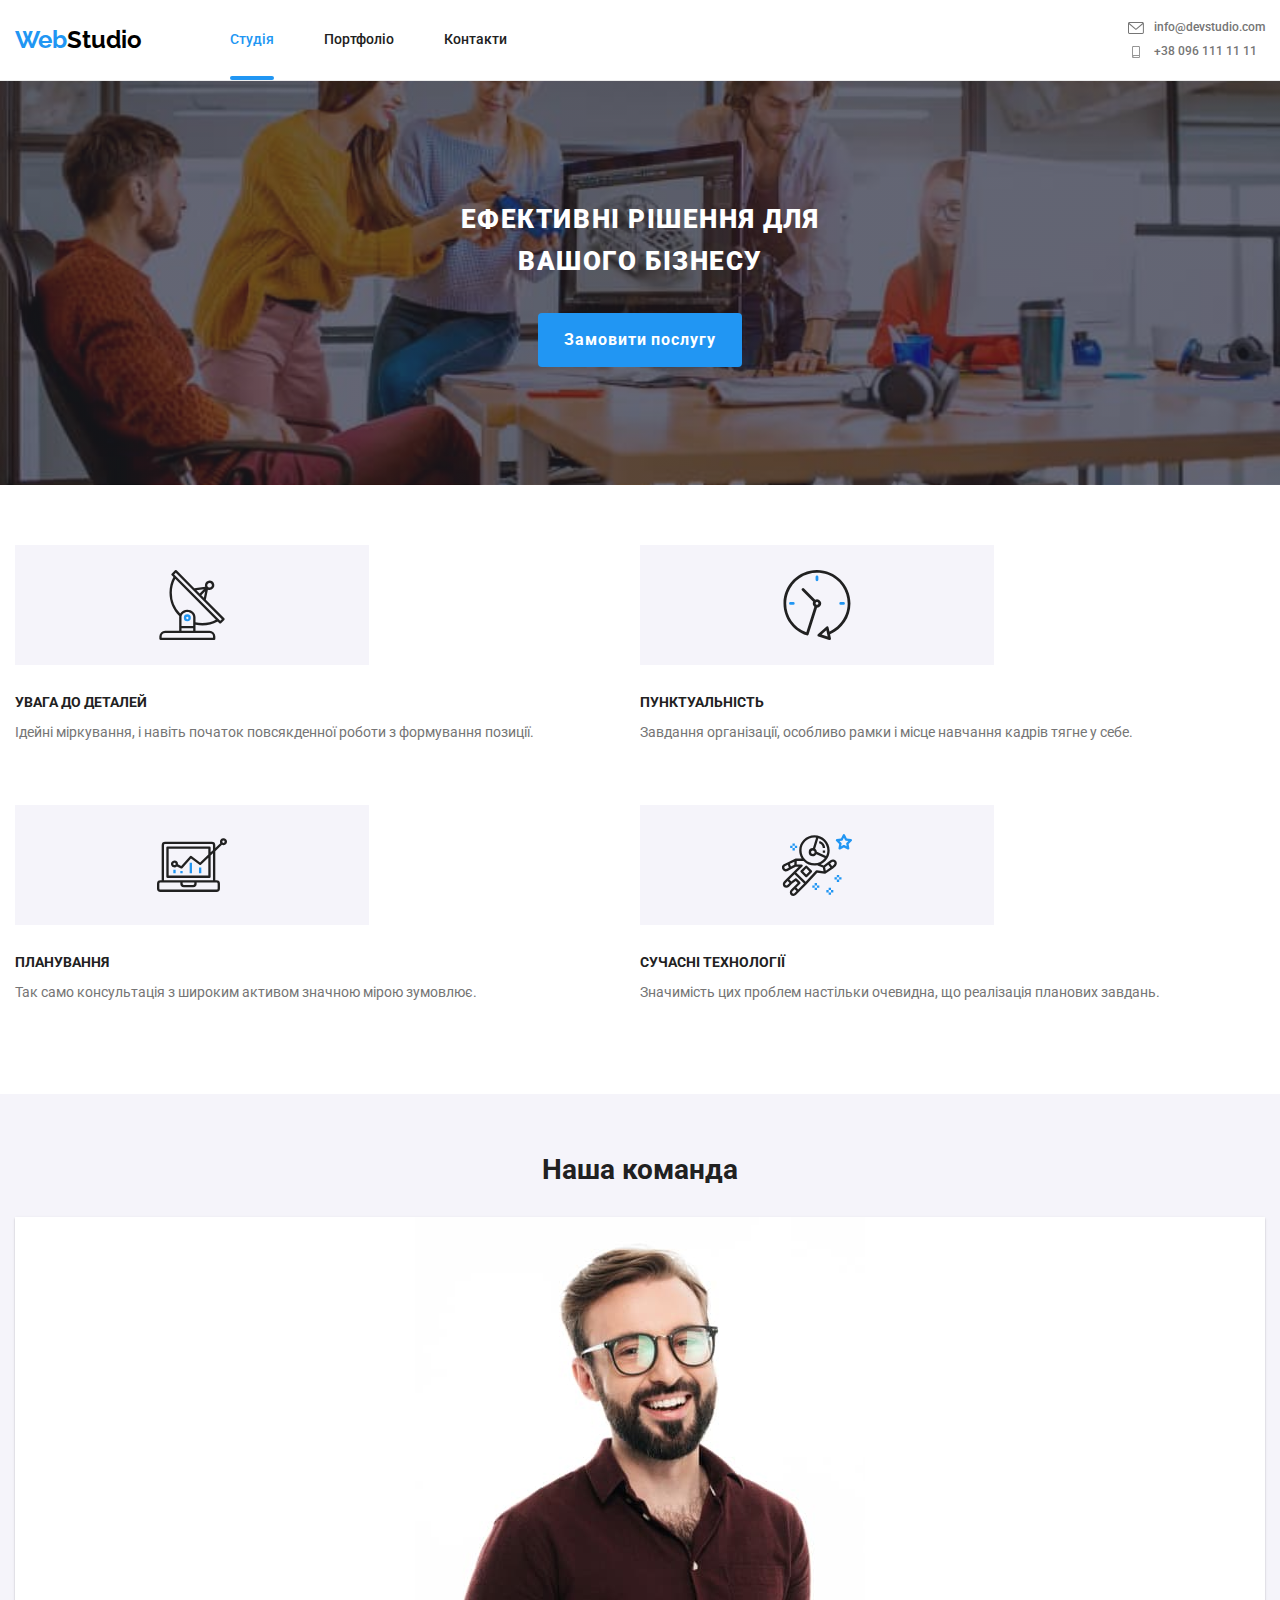
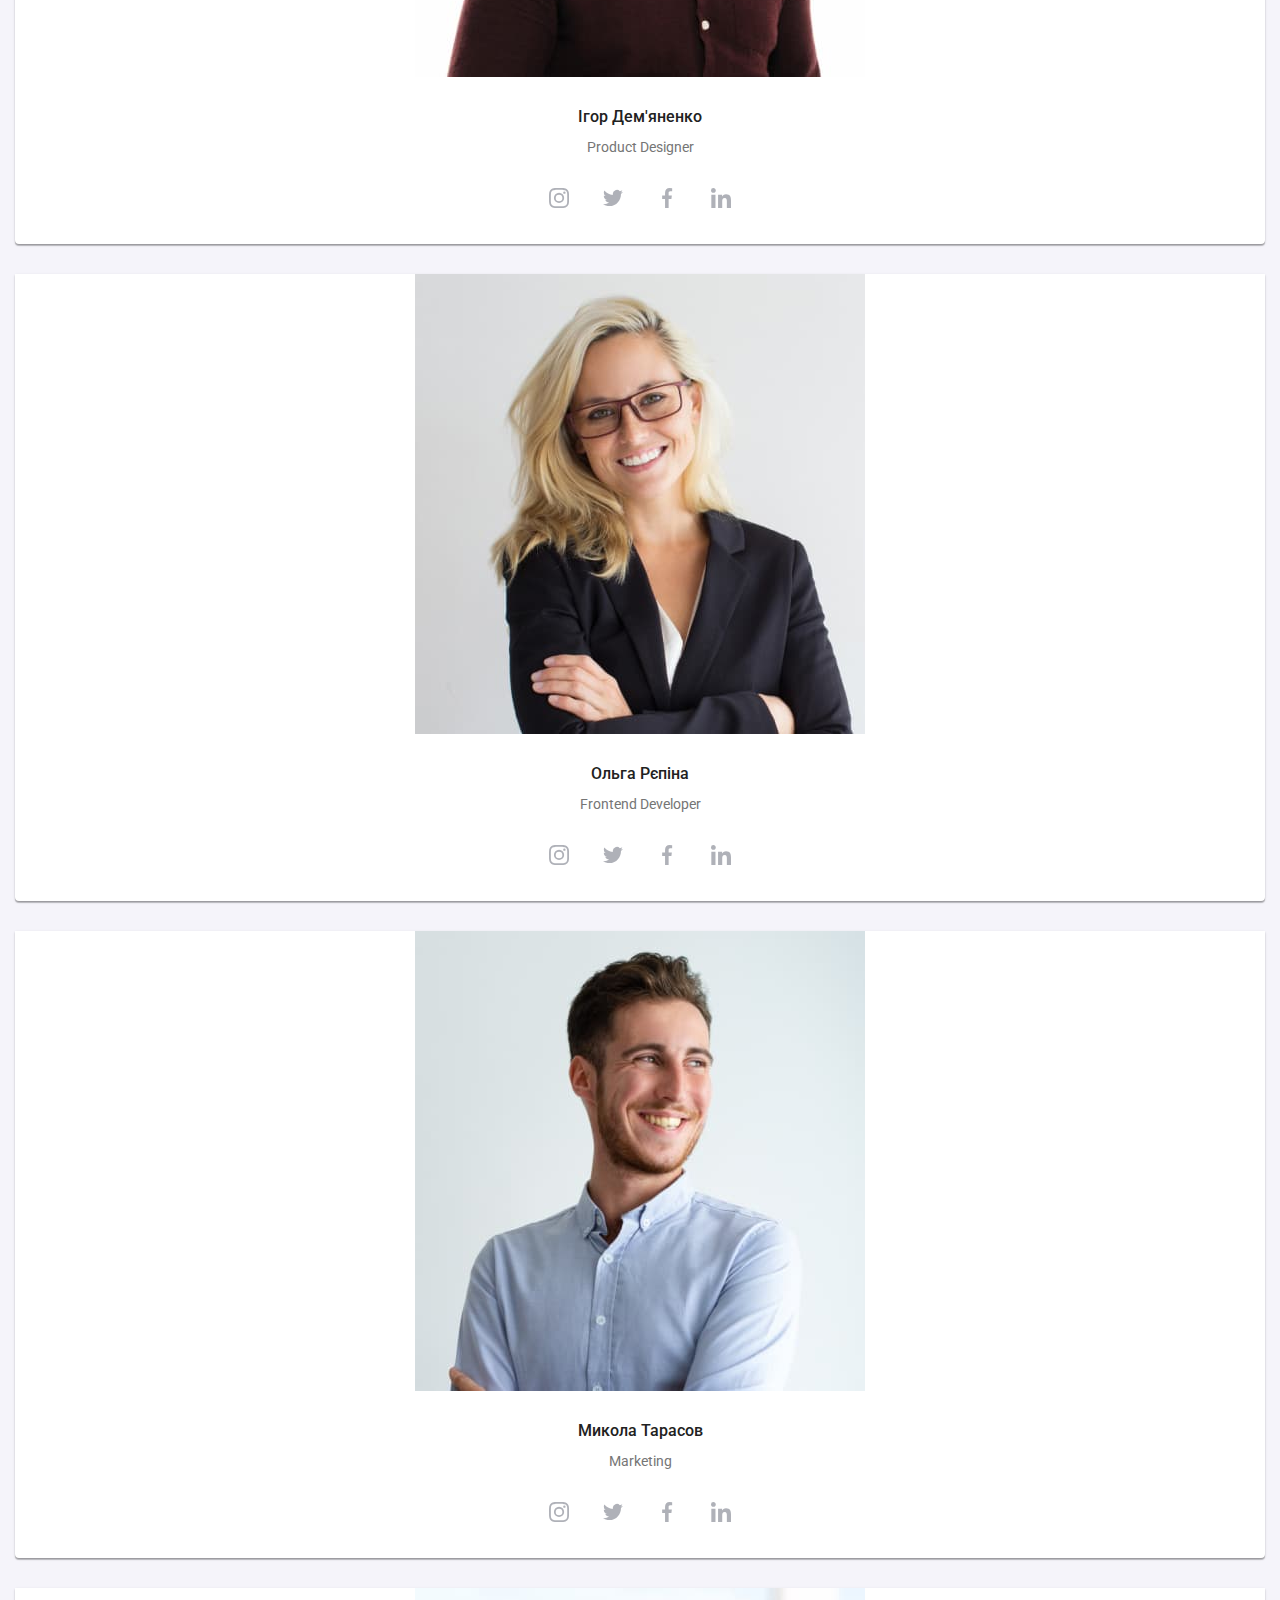
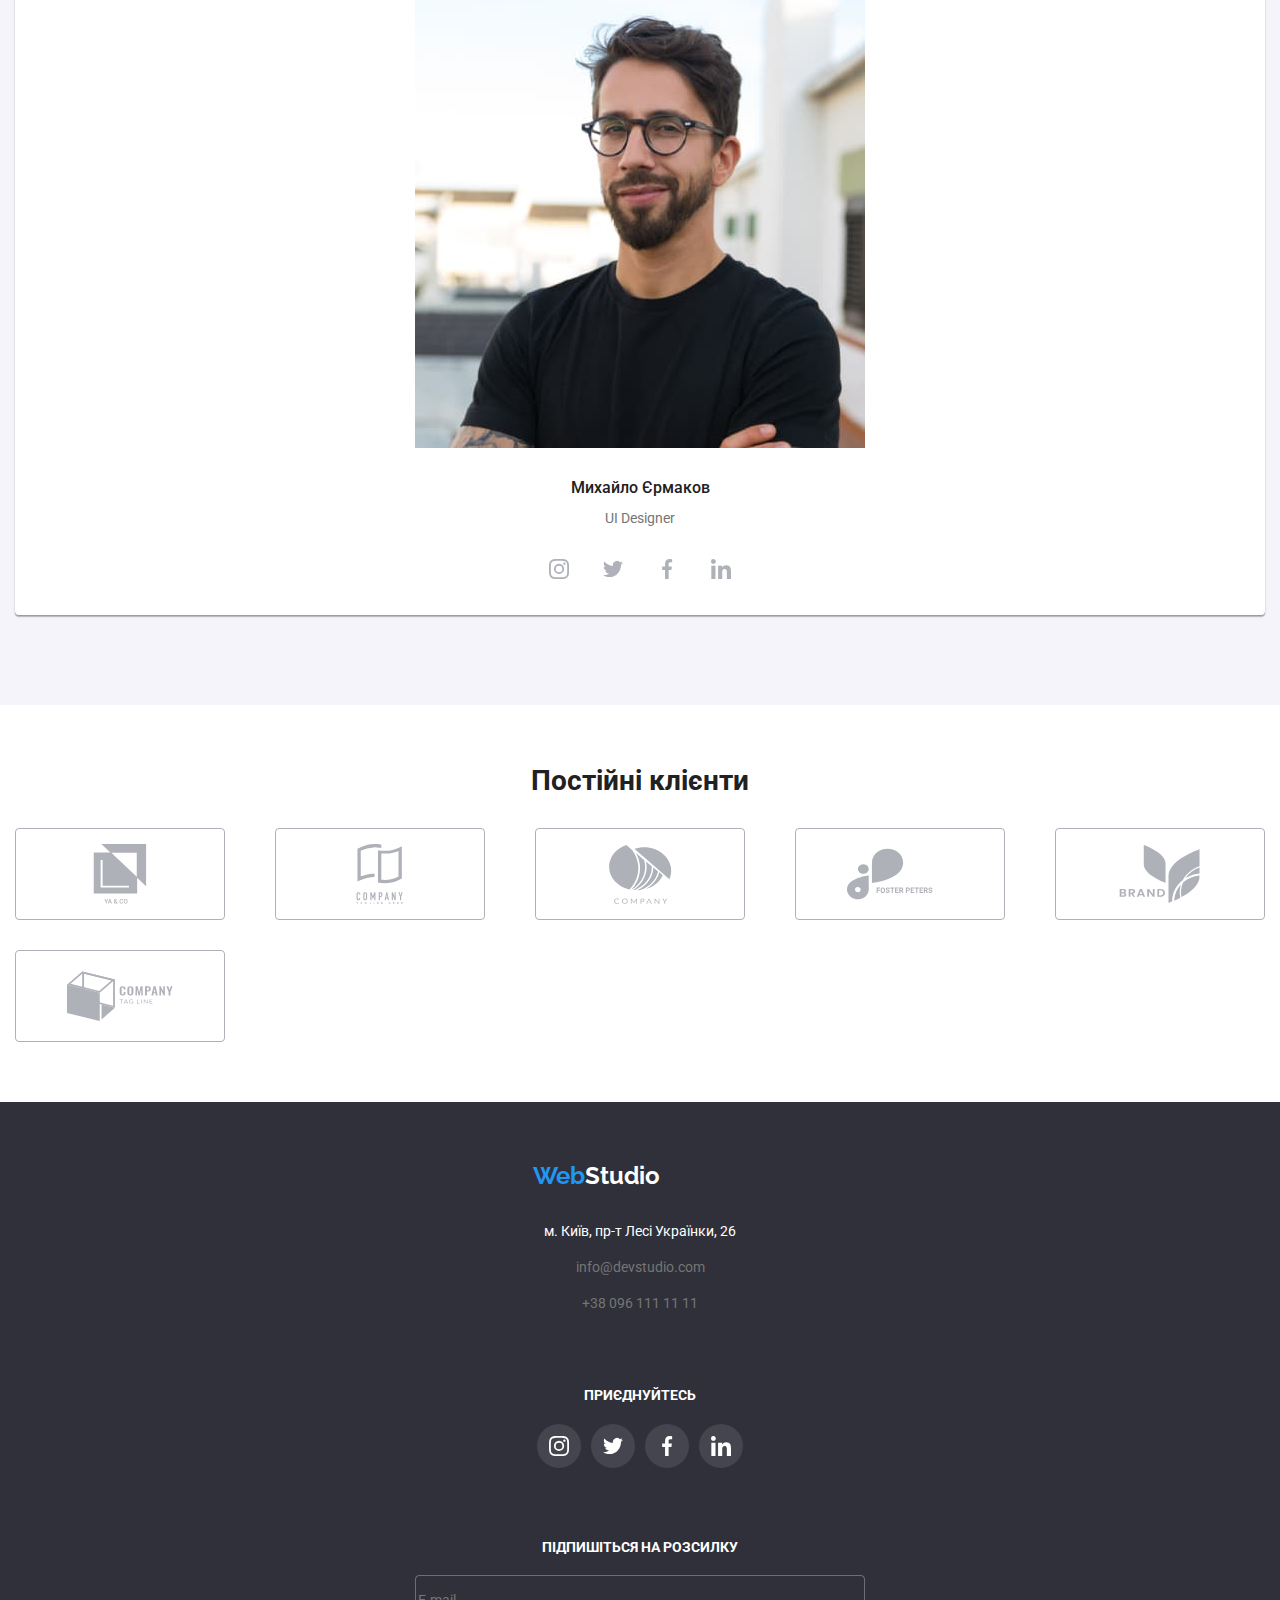
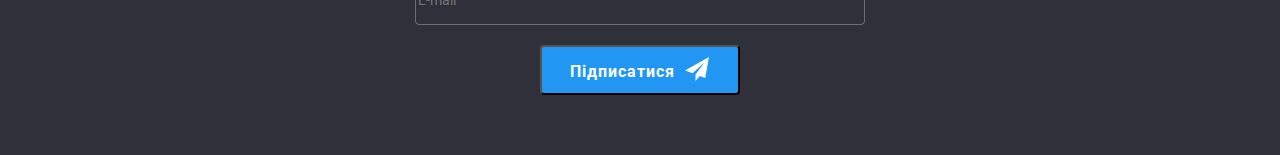
==== index.html @ 94f09c30 "Додає таблет стилі до секції переваги" ====
<!DOCTYPE html>
<html lang="uk">
  <head>
    <meta charset="UTF-8" />
    <meta http-equiv="X-UA-Compatible" content="IE=edge" />
    <meta name="viewport" content="width=device-width, initial-scale=1.0" />
    <title>WebStudio</title>
    <link rel="preconnect" href="https://fonts.googleapis.com" />
    <link rel="preconnect" href="https://fonts.gstatic.com" crossorigin />
    <link
      rel="stylesheet"
      href="https://cdnjs.cloudflare.com/ajax/libs/modern-normalize/1.1.0/modern-normalize.min.css"
    />
    <link
      href="https://fonts.googleapis.com/css2?family=Raleway:wght@700&family=Roboto:wght@400;500;700;900&display=swap"
      rel="stylesheet"
    />
    <link rel="stylesheet" href="./css/main.min.css" />
  </head>
  <body>
    <header class="header">
      <div class="header__container container">
        <!--Навігація-->
        <nav class="nav">
          <!--Логотип-->
          <a class="logo" href="./index.html"
            >Web<span class="logo__word">Studio</span></a
          >

          <button
            class="mobile-btn-burger js-open-menu"
            type="button"
          >
            <svg
              width="40px"
              height="40px"
              aria-label="Перемикач мобільного меню"
            >
              <use
                class="mobile-btn-burger__icon"
                href="./images/icons.svg#icon-header-menu_40px"
              ></use>
            </svg>
          </button>

          <ul class="nav__list list">
            <li class="nav__item">
              <a class="nav__link link current" href="./index.html">Студія</a>
            </li>
            <li class="nav__item">
              <a class="nav__link link" href="./portfolio.html">Портфоліо</a>
            </li>
            <li class="nav__item">
              <a class="nav__link link" href="">Контакти</a>
            </li>
          </ul>
        </nav>

        <!--Контакти-->
        <ul class="contacts list">
          <li class="contacts__item">
            <a class="contacts__link link" href="mailto:info@devstudio.com">
              <span class="contacts__img"
                ><svg class="contacts__icon" width="16px" height="12px">
                  <use
                    href="./images/icons.svg#icon-contacts-envelope"
                  ></use></svg></span
              >info@devstudio.com</a
            >
          </li>
          <li class="contacts__item">
            <a class="contacts__link link" href="tel:+380961111111">
              <span class="contacts__img"
                ><svg class="contacts__icon" width="16px" height="12px">
                  <use
                    href="./images/icons.svg#icon-contacts-smartphone"
                  ></use></svg></span
              >+38 096 111 11 11</a
            >
          </li>
        </ul>
      </div>
    </header>

    <main>
      <!--Секція "Герой"-->
      <section class="hero section">
        <div class="container">
          <h1 class="hero__title">Ефективні рішення для вашого бізнесу</h1>
          <button class="hero__btn button" type="button" data-modal-open>
            Замовити послугу
          </button>
        </div>
      </section>

      <!--Секція Наші переваги-->
      <section class="benefits section">
        <div class="container">
          <!--Заголовок який необхідно приховати-->
          <h2 class="visually-hidden">Наші переваги</h2>
          <ul class="benefits__list list">
            <li class="benefits__item">
              <div class="benefits__icon">
                <svg width="70px" height="70px">
                  <use href="./images/icons.svg#icon-benefits-antenna"></use>
                </svg>
              </div>
              <h3 class="benefits__title">Увага до деталей</h3>
              <p class="benefits__text">
                Ідейні міркування, і навіть початок повсякденної роботи з
                формування позиції.
              </p>
            </li>
            <li class="benefits__item">
              <div class="benefits__icon">
                <svg width="70px" height="70px">
                  <use href="./images/icons.svg#icon-benefits-clock"></use>
                </svg>
              </div>
              <h3 class="benefits__title">Пунктуальність</h3>
              <p class="benefits__text">
                Завдання організації, особливо рамки і місце навчання кадрів
                тягне у себе.
              </p>
            </li>
            <li class="benefits__item">
              <div class="benefits__icon">
                <svg width="70px" height="70px">
                  <use href="./images/icons.svg#icon-benefits-diagram"></use>
                </svg>
              </div>
              <h3 class="benefits__title">Планування</h3>
              <p class="benefits__text">
                Так само консультація з широким активом значною мірою зумовлює.
              </p>
            </li>
            <li class="benefits__item">
              <div class="benefits__icon">
                <svg width="70px" height="70px">
                  <use href="./images/icons.svg#icon-benefits-astronaut"></use>
                </svg>
              </div>
              <h3 class="benefits__title">Сучасні технології</h3>
              <p class="benefits__text">
                Значимість цих проблем настільки очевидна, що реалізація
                планових завдань.
              </p>
            </li>
          </ul>
        </div>
      </section>

      <!--Секція Чим займаємось. Складається з картинок-->
      <section class="works section">
        <div class="container">
          <h2 class="section__title">Чим ми займаємося</h2>
          <ul class="works__list list">
            <li class="works__item">
              <h3 class="works__title">Десктопні додатки</h3>
              <img
                class="works__img"
                src="./images/whatwedo1.jpg"
                alt="Руки програміста набирають код"
                width="370"
              />
            </li>
            <li class="works__item">
              <h3 class="works__title">Мобільні додатки</h3>
              <img
                class="works__img"
                src="./images/whatwedo2.jpg"
                alt="Смартфон та ноутбук на якому пишуть код для смартфона"
                width="370"
              />
            </li>
            <li class="works__item">
              <h3 class="works__title">Дизайнерські рішення</h3>
              <img
                class="works__img"
                src="./images/whatwedo3.jpg"
                alt="Планшет на якому відкрита палітра кольорів"
                width="370"
              />
            </li>
          </ul>
        </div>
      </section>

      <!--Секція Наша команда-->
      <section class="team section">
        <div class="container">
          <h2 class="section__title">Наша команда</h2>
          <ul class="team__list list">
            <li class="team__item">
              <img
                class="team__img"
                src="./images/teammember1-480.jpg"
                srcset="./images/teammember1-480.jpg, ./images/teammember1-480@x2.jpg"
                alt="Портрет Ігора Дем'яненко"                
              />
              <div class="team__description">
                <h3 class="team__title">Ігор Дем'яненко</h3>
                <p class="team__text">Product Designer</p>
                <ul class="social list">
                  <li>
                    <a class="social__link link" href="#"
                      ><svg class="social__icon" width="20px" height="20px">
                        <use
                          href="./images/icons.svg#icon-instagram"
                        ></use></svg></a>
                  </li>
                  <li>
                    <a class="social__link link" href="#"
                      ><svg class="social__icon" width="20px" height="20px">
                        <use href="./images/icons.svg#icon-twitter"></use></svg></a>
                  </li>
                  <li>
                    <a class="social__link link" href="#"
                      ><svg class="social__icon" width="20px" height="20px">
                        <use href="./images/icons.svg#icon-facebook"></use></svg></a>
                  </li>
                  <li>
                    <a class="social__link link" href="#"
                      ><svg class="social__icon" width="20px" height="20px">
                        <use href="./images/icons.svg#icon-linkedin"></use></svg></a>
                  </li>
                </ul>
              </div>
            </li>
            <li class="team__item">
              <img
                class="team__img"
                src="./images/teammember2-480.jpg"
                srcset="./images/teammember2-480.jpg, ./images/teammember2-480@x2.jpg"
                alt="Портрет Ольги Рєпіної"
              />
              <div class="team__description">
                <h3 class="team__title">Ольга Рєпіна</h3>
                <p class="team__text">Frontend Developer</p>
                <ul class="social list">
                  <li>
                    <a class="social__link link" href="#"
                      ><svg class="social__icon" width="20px" height="20px">
                        <use
                          href="./images/icons.svg#icon-instagram"
                        ></use></svg></a>
                  </li>
                  <li>
                    <a class="social__link link" href="#"
                      ><svg class="social__icon" width="20px" height="20px">
                        <use href="./images/icons.svg#icon-twitter"></use></svg></a>
                  </li>
                  <li>
                    <a class="social__link link" href="#"
                      ><svg class="social__icon" width="20px" height="20px">
                        <use href="./images/icons.svg#icon-facebook"></use></svg></a>
                  </li>
                  <li>
                    <a class="social__link link" href="#"
                      ><svg class="social__icon" width="20px" height="20px">
                        <use href="./images/icons.svg#icon-linkedin"></use></svg></a>
                  </li>
                </ul>
              </div>
            </li>
            <li class="team__item">
              <img
                class="team__img"
                src="./images/teammember3-480.jpg"
                srcset="./images/teammember3-480.jpg, ./images/teammember3-480@x2.jpg"
                alt="Портрет Миколи Тарасова"
              />
              <div class="team__description">
                <h3 class="team__title">Микола Тарасов</h3>
                <p class="team__text">Marketing</p>
                <ul class="social list">
                  <li>
                    <a class="social__link link" href="#"
                      ><svg class="social__icon" width="20px" height="20px">
                        <use
                          href="./images/icons.svg#icon-instagram"
                        ></use></svg></a>
                  </li>
                  <li>
                    <a class="social__link link" href="#"
                      ><svg class="social__icon" width="20px" height="20px">
                        <use href="./images/icons.svg#icon-twitter"></use></svg></a>
                  </li>
                  <li>
                    <a class="social__link link" href="#"
                      ><svg class="social__icon" width="20px" height="20px">
                        <use href="./images/icons.svg#icon-facebook"></use></svg></a>
                  </li>
                  <li>
                    <a class="social__link link" href="#"
                      ><svg class="social__icon" width="20px" height="20px">
                        <use href="./images/icons.svg#icon-linkedin"></use></svg></a>
                  </li>
                </ul>
              </div>
            </li>
            <li class="team__item">
              <img
                class="team__img"
                src="./images/teammember4-480.jpg"
                srcset="./images/teammember4-480.jpg, ./images/teammember4-480@x2.jpg"
                alt="Портрет Михайла Єрмакова"               
              />
              <div class="team__description">
                <h3 class="team__title">Михайло Єрмаков</h3>
                <p class="team__text">UI Designer</p>
                <ul class="social list">
                  <li>
                    <a class="social__link link" href="#"
                      ><svg class="social__icon" width="20px" height="20px">
                        <use
                          href="./images/icons.svg#icon-instagram"
                        ></use></svg></a>
                  </li>
                  <li>
                    <a class="social__link link" href="#"
                      ><svg class="social__icon" width="20px" height="20px">
                        <use href="./images/icons.svg#icon-twitter"></use></svg></a>
                  </li>
                  <li>
                    <a class="social__link link" href="#"
                      ><svg class="social__icon" width="20px" height="20px">
                        <use href="./images/icons.svg#icon-facebook"></use></svg></a>
                  </li>
                  <li>
                    <a class="social__link link" href="#"
                      ><svg class="social__icon" width="20px" height="20px">
                        <use href="./images/icons.svg#icon-linkedin"></use></svg></a>
                  </li>
                </ul>
              </div>
            </li>
          </ul>
        </div>
      </section>

          <!--Секція Постійні клієнти-->
      <section class="customers section">
      <div class="container">
        <h2 class="section__title">Постійні клієнти</h2>
        <ul class="customers__list list">
          <li class="customers__item">
            <a class="customers__link link" href="#">
              <svg class="customers__icon" width="106px" height="60px">
                <use href="./images/icons.svg#icon-customers-brand-yaco"></use>
              </svg>
            </a>
          </li>
          <li class="customers__item">
            <a class="customers__link link" href="#">
              <svg class="customers__icon" width="106px" height="60px">
                <use href="./images/icons.svg#icon-customers-brand-union"></use>
              </svg>
            </a>
          </li>
          <li class="customers__item">
            <a class="customers__link link" href="#">
              <svg class="customers__icon" width="106px" height="60px">
                <use
                  href="./images/icons.svg#icon-customers-brand-company"
                ></use>
              </svg>
            </a>
          </li>
          <li class="customers__item">
            <a class="customers__link link" href="#">
              <svg class="customers__icon" width="106px" height="60px">
                <use
                  href="./images/icons.svg#icon-customers-brand-fosterpeters"
                ></use>
              </svg>
            </a>
          </li>
          <li class="customers__item">
            <a class="customers__link link" href="#">
              <svg class="customers__icon" width="106px" height="60px">
                <use href="./images/icons.svg#icon-customers-brand-brand"></use>
              </svg>
            </a>
          </li>
          <li class="customers__item">
            <a class="customers__link link" href="#">
              <svg class="customers__icon" width="106px" height="60px">
                <use
                  href="./images/icons.svg#icon-customers-brand-tagline"
                ></use>
              </svg>
            </a>
          </li>
        </ul>
      </div>
      </section>

    </main>

    <footer class="footer">
      <div class="footer__container container">
        <div class="footer__contacts">
          <!--Логотип-->
          <div class="footer__logo">
            <a class="logo" href="./index.html"
              >Web<span class="logo__word logo__word--white-color"
                >Studio</span
              ></a
            >
          </div>
          <!--Адреса-->
          <address>
            <ul class="footer__list list">
              <li class="footer__item footer__map">
                <a
                  class="link"
                  href="https://www.google.com.ua/maps/place/%D0%B1%D1%83%D0%BB%D1%8C%D0%B2%D0%B0%D1%80+%D0%9B%D0%B5%D1%81%D1%96+%D0%A3%D0%BA%D1%80%D0%B0%D1%97%D0%BD%D0%BA%D0%B8,+26,+%D0%9A%D0%B8%D1%97%D0%B2,+02000/@50.4265807,30.5361971,17z/data=!3m1!4b1!4m6!3m5!1s0x40d4cf0e033ecbe9:0x57a4dffefec77da0!8m2!3d50.4265807!4d30.5383858!16s%2Fg%2F1tctq5jv?hl=uk"
                  >м. Київ, пр-т Лесі Українки, 26</a
                >
              </li>
              <li class="footer__item">
                <a class="link" href="mailto:info@devstudio.com"
                  >info@devstudio.com</a
                >
              </li>
              <li class="footer__item">
                <a class="link" href="tel:+380961111111">+38 096 111 11 11</a>
              </li>
            </ul>
          </address>
        </div>

        <div class="footer__social">
          <p class="footer__text">приєднуйтесь</p>
          <ul class="social list">
            <li class="social__item">
              <a class="social__link social__link--bg-color link" href="#"
                ><svg
                  class="social__icon social__icon--white-color"
                  width="20px"
                  height="20px"
                >
                  <use href="./images/icons.svg#icon-instagram"></use></svg></a>
            </li>
            <li class="social__item">
              <a class="social__link social__link--bg-color link" href="#"
                ><svg
                  class="social__icon social__icon--white-color"
                  width="20px"
                  height="20px"
                >
                  <use href="./images/icons.svg#icon-twitter"></use></svg></a>
            </li>
            <li class="social__item">
              <a class="social__link social__link--bg-color link" href="#"
                ><svg
                  class="social__icon social__icon--white-color"
                  width="20px"
                  height="20px"
                >
                  <use href="./images/icons.svg#icon-facebook"></use></svg></a>
            </li>
            <li class="social__item">
              <a class="social__link social__link--bg-color link" href="#"
                ><svg
                  class="social__icon social__icon--white-color"
                  width="20px"
                  height="20px"
                >
                  <use href="./images/icons.svg#icon-linkedin"></use></svg></a>
            </li>
          </ul>
        </div>

        <div class="mailing-form">
          <p class="mailing-form__text">Підпишіться на розсилку</p>
          <form action="#" class="mailing-form__field">
            <input
              class="mailing-form__input"
              type="email"
              name="mail"
              placeholder="E-mail"
            />
            <button class="form-btn button" type="submit">
              <span>Підписатися</span>
              <svg class="form-btn__icon" width="24px" height="24px">
                <use href="./images/icons.svg#icon-form-btn-send"></use>
              </svg>
            </button>
          </form>
        </div>
      </div>
    </footer>

    <div class="mobile-menu js-menu-container">
        <nav class="mobile-menu__nav">
          <ul class="list js-menu-container">
            <li>
              <a class="mobile-menu__link link current" href="./index.html">Студія</a>
            </li>
            <li>
              <a class="mobile-menu__link link" href="./portfolio.html">Портфоліо</a>
            </li>
            <li>
              <a class="mobile-menu__link link" href="">Контакти</a>
            </li>
          </ul>
        </nav>

        <div class="mobile-container">
          <ul class="mobile-contacts list">
            <li class="mobile-contacts__item">
              <a class="mobile-contacts__tel link" href="tel:+380961111111">
                +38 096 111 11 11</a
              >
            </li>
            <li class="mobile-contacts__item">
              <a class="mobile-contacts__email link" href="mailto:info@devstudio.com">
                info@devstudio.com</a
              >
            </li>
          </ul>

          <ul class="mobail-menu__social list">
            <li class="mobail-menu__social-item"><a href="#" class="mobail-menu__social-link link">Instagram</a></li>
            <li class="mobail-menu__social-item"><a href="#" class="mobail-menu__social-link link">Twitter</a></li>
            <li class="mobail-menu__social-item"><a href="#" class="mobail-menu__social-link link">Facebook</a></li>
            <li class="mobail-menu__social-item"><a href="#" class="mobail-menu__social-link link">LinkedIn</a></li>
          </ul>
        </div>

        <button
        class="mobile-menu__btn-close js-close-menu"
        type="button"
        aria-expanded="false"
        aria-controls="mobile-btn"
      >
          <svg
          width="40px"
          height="40px"
          aria-label="Перемикач мобільного меню"
        >
           <use
            class="mobile-btn-close__icon"
            href="./images/icons.svg#icon-header-close_40px"
          ></use>
          </svg>
        </button>

      </div>

    <div class="backdrop is-hidden" data-modal>
      <div class="modal">
        <button class="modal__btn" type="button" data-modal-close>
          <svg class="modal__icon-close" width="18px" height="18px">
            <use href="./images/icons.svg#icon-modal-close-btn"></use>
          </svg>
        </button>

        <form class="response" action="#" name="response-form">
          <p class="response__text">Залиште свої дані, ми вам передзвонимо</p>
          <label class="response__label" for="visitor-name">Ім'я</label>
          <div class="response__field">
            <input
              class="response__input"
              id="visitor-name"
              type="text"
              name="visitor-name"
            />
            <svg class="response__icon" width="18px" height="18px">
              <use href="./images/icons.svg#icon-form-name"></use>
            </svg>
          </div>

          <label class="response__label" for="visitor-phone">Телефон</label>
          <div class="response__field">
            <input
              class="response__input"
              id="visitor-phone"
              type="tel"
              name="visitor-phone"
            />
            <svg class="response__icon" width="18px" height="18px">
              <use href="./images/icons.svg#icon-form-phone"></use>
            </svg>
          </div>

          <label class="response__label" for="visitor-email">Пошта</label>
          <div class="response__field">
            <input
              class="response__input"
              id="visitor-email"
              type="email"
              name="visitor-email"
            />
            <svg class="response__icon" width="18px" height="18px">
              <use href="./images/icons.svg#icon-form-email"></use>
            </svg>
          </div>

          <label class="response__label" for="visitor-comment">Коментар</label>
          <textarea
            class="response__area"
            name="visitor-comment"
            id="visitor-comment"
            placeholder="Введіть текст"
          ></textarea>

          <label class="policy">
            <input
              class="policy__input"
              type="checkbox"
              name="visitor-policy"
            />
            <span class="policy__checkbox"></span>
            <span class="policy__text">Погоджуюся з розсилкою та приймаю </span>
            <a class="policy__link" href="#">Умови договору</a></label
          >

          <button class="response__btn button" type="submit">Відправити</button>
        </form>
      </div>
    </div>

    <script src="./js/modal.js"></script>
    <script src="./js/mobile-menu.js"></script>
  </body>
</html>
---- css/main.min.css ----
:root{--primary-text-color: #757575;--primary-white-color: #ffffff;--secondary-white-color: #f5f5f5;--accessary-white-color: #f5f4fa;--title-color: #212121;--primary-black-color: #000000;--alternativ-black-kolor: #212121;--active-btn-color: #188ce8;--accent-color: #2196f3;--primary-beckground-color: #2f303a;--border-color: #eeeeee;--border-header-color: #ececec;--elements-grey-color: #afb1b8;--footer-grey-color: rgba(255, 255, 255, 0.1);--timing-function: cubic-bezier(0.4, 0, 0.2, 1);--input-border-color: rgba(33, 33, 33, 0.2)}*,*::before,*::after{box-sizing:border-box}body{color:var(--primary-text-color);font-family:"Roboto",sans-serif;font-weight:400;font-size:14px;line-height:1.71}h1,h2,h3,h4,h5,h6,p,ul{margin:0;padding:0}img{display:block;max-width:100%;height:auto}.list{list-style-type:none}.link{text-decoration:none;color:inherit;transition:color 250ms var(--timing-function)}.link:hover,.link:focus{color:var(--accent-color)}.button{cursor:pointer}.section{padding-top:60px;padding-bottom:60px}.section__title{color:var(--title-color);font-weight:700;font-size:28px;line-height:1.17;margin-bottom:30px}.container{min-width:320px;margin-left:auto;margin-right:auto;padding-left:15px;padding-right:15px}.visually-hidden{position:absolute;width:1px;height:1px;overflow:hidden;border:0;padding:0;clip:rect(0 0 0 0);-webkit-clip-path:inset(50%);clip-path:inset(50%);margin:-1px;white-space:nowrap}.current::after{display:block;position:absolute;left:0px;bottom:0px;width:100%;height:4px;background-color:currentColor;border-radius:2px;content:""}.footer{background-color:var(--primary-beckground-color);padding-top:60px;padding-bottom:60px}.footer__container{text-align:center}.footer__contacts{display:inline-block;align-items:center}.footer__logo{margin-bottom:28px}.footer__item:not(:last-child){margin-bottom:12px}.footer__map{color:var(--primary-white-color)}.footer .link{font-style:normal}.footer__list{margin-bottom:60px}.footer__social{padding-top:12px;margin-bottom:60px}.footer__text{font-weight:700;font-size:14px;line-height:1.14;align-items:center;text-transform:uppercase;color:var(--primary-white-color);margin-bottom:20px}.header{border-bottom:1px solid var(--border-header-color);text-align:center}@media screen and (max-width: 479px){.header{width:100%}}.header__container{display:flex;justify-content:space-between;align-items:center}.nav{display:flex;align-items:center;justify-content:space-between;min-height:60px}.nav__list{display:none}@media screen and (min-width: 768px){.nav__list{display:flex;margin-left:auto}}.nav__list .link.current{color:var(--accent-color)}.nav__item:not(:last-child){margin-right:50px}.nav__link{display:block;position:relative;padding-top:32px;padding-bottom:32px;color:var(--title-color);font-weight:500;font-size:14px;line-height:1.14}.mobile-btn-burger{display:inline-flex;padding:0;margin:0;border:none;background-color:rgba(0,0,0,0)}@media screen and (min-width: 768px){.mobile-btn-burger{display:none}}.mobile-btn-burger:hover,.mobile-btn-burger:focus{fill:var(--accent-color)}.contacts{display:none}@media screen and (min-width: 768px){.contacts{display:flex;flex-direction:column}}.contacts__link{display:flex;align-items:center;padding-top:32px;padding-bottom:32px;font-weight:500;font-size:14px;line-height:1.14}@media screen and (min-width: 768px){.contacts__link{font-size:12px;line-height:1.16;padding-top:5px;padding-bottom:5px}}.contacts__img{display:flex;justify-content:center;width:16px;height:12px;margin-right:10px}.contacts__icon{fill:currentColor}.logo{color:var(--accent-color);font-family:"Raleway";font-weight:700;font-size:24px;line-height:1.16;text-decoration:none}@media screen and (min-width: 768px){.logo{margin-right:88px}}.logo__word{color:var(--primary-black-color)}.logo__word--white-color{color:var(--primary-white-color)}.mobile-menu{position:fixed;top:0;left:0;display:none;width:100%;height:100%;background-color:var(--primary-white-color);padding:48px 40px;z-index:1}.mobile-menu__btn-close{position:absolute;top:10px;right:15px}.mobile-menu.is-open{display:flex;flex-direction:column;justify-content:space-between}.mobile-menu__link{display:block;color:var(--primary-black-color);font-weight:500;font-size:40px;line-height:1.17;margin-bottom:32px}.mobile-menu__btn-close{display:inline-flex;padding:0;margin:0;border:none;background-color:rgba(0,0,0,0)}@media screen and (min-width: 768px){.mobile-menu__btn-close{display:none}}.mobile-menu__btn-close:hover,.mobile-menu__btn-close:focus{fill:var(--accent-color)}.mobile-contacts__item{margin-bottom:34px}.mobile-contacts__tel{color:var(--accent-color);font-weight:500;font-size:34px;line-height:1.17}.mobile-contacts__email{font-weight:500;font-size:24px;line-height:1.17}.mobail-menu__social{display:flex;align-items:center;justify-content:space-between;padding-top:32px}.mobail-menu__social-link{color:var(--accent-color);font-weight:500;font-size:18px;line-height:1.22}.mailing-form{margin-left:auto;padding-top:12px}.mailing-form__text{font-weight:700;font-size:14px;margin-bottom:20px;line-height:1.14;align-items:center;text-transform:uppercase;color:var(--primary-white-color)}.mailing-form__input{width:450px;height:50px;margin-bottom:20px;color:var(--primary-white-color);background:rgba(0,0,0,0);border:1px solid rgba(255,255,255,.3);border-radius:4px;transition:border-color 250ms var(--timing-function)}.mailing-form__input:focus{border-color:var(--primary-white-color)}.form-btn{display:flex;text-align:center;width:200px;height:50px;padding:10px 28px;margin:auto;font-family:"Roboto",sans-serif;font-weight:700;font-size:16px;line-height:1.87;letter-spacing:.06em;color:var(--primary-white-color);background-color:var(--accent-color);border-radius:4px}.form-btn__icon{margin-left:10px;fill:currentColor}.social__link{display:flex;justify-content:center;align-items:center;width:44px;height:44px;border-radius:50%;transition:background-color 250ms var(--timing-function)}.social__link:hover,.social__link:focus{background-color:var(--accent-color)}.social__icon{fill:var(--elements-grey-color);transition:fill 250ms var(--timing-function)}.social__link:hover .social__icon,.social__link:focus .social__icon{fill:var(--primary-white-color)}.social__link--bg-color{background-color:var(--footer-grey-color)}.social__icon--white-color{fill:var(--primary-white-color)}.backdrop{position:fixed;top:0;left:0;width:100%;height:100%;z-index:1;background-color:rgba(0,0,0,.2);opacity:1;transition:opacity 250ms var(--timing-function),visibility 250ms var(--timing-function)}.backdrop.is-hidden .modal{transform:translate(-50%, -50%) scale(1.2)}.modal{position:absolute;top:50%;left:50%;padding:40px;transform:translate(-50%, -50%) scale(1);width:450px;background-color:var(--primary-white-color);transition:transform 250ms var(--timing-function)}.is-hidden{opacity:0;visibility:hidden;pointer-events:none}.modal__btn{position:absolute;width:30px;height:30px;top:8px;right:8px;background:var(--primary-white-color);border:1px solid rgba(0,0,0,.1);border-radius:50%;cursor:pointer;transition:fill 250ms var(--timing-function)}.modal__icon-close{position:absolute;top:50%;left:50%;transform:translate(-50%, -50%)}.modal__btn:hover .modal__icon-close{fill:var(--accent-color)}.benefits{padding-bottom:0;margin-bottom:60px;background-color:var(--primary-white-color)}@media screen and (min-width: 768px){.benefits__list{display:flex;flex-wrap:wrap;gap:30px}}.benefits__item{min-width:450px;margin-bottom:30px}@media screen and (min-width: 768px){.benefits__item{min-width:354px;flex-basis:calc((100% - 60px)/2)}}.benefits__icon{display:flex;justify-content:center;align-items:center;width:450px;height:120px;margin-bottom:30px;background-color:var(--accessary-white-color)}@media screen and (min-width: 768px){.benefits__icon{width:354px}}.benefits__title{text-align:center;margin-bottom:10px;color:var(--title-color);font-weight:700;font-size:14px;line-height:1.14;text-transform:uppercase}@media screen and (min-width: 768px){.benefits__title{text-align:start}}.customers{text-align:center}.customers__list{display:flex;flex-wrap:wrap;justify-content:space-between;gap:30px}.customers__link{display:flex;justify-content:center;align-items:center;width:210px;height:92px;border:1px solid var(--elements-grey-color);border-radius:4px;transition:border-color 250ms var(--timing-function)}.customers__link:hover,.customers__link:focus{border-color:var(--accent-color)}.customers__icon{fill:var(--elements-grey-color);transition:fill 250ms var(--timing-function)}.customers__link:hover .customers__icon,.customers__link:focus .customers__icon{fill:var(--accent-color)}.response__text{font-family:"Roboto",sans-serif;font-style:normal;font-weight:700;font-size:20px;line-height:1.15;text-align:center;letter-spacing:.03em;color:var(--title-color);margin-bottom:10px}.response__label{display:block;font-family:"Roboto",sans-serif;font-style:normal;font-weight:400;font-size:12px;line-height:1.16;letter-spacing:.01em;margin-bottom:4px}.response__field{position:relative;display:block;margin-bottom:10px;color:var(--title-color)}.response__input{width:100%;height:40px;padding:11px 11px 11px 44px;font:inherit;border:1px solid var(--input-border-color);border-radius:4px;cursor:pointer;outline:none}.response__input:hover,.response__input:focus{border-color:var(--accent-color);transition:border-color 250ms var(--timing-function)}.response__icon{position:absolute;top:50%;left:12px;transform:translateY(-50%);fill:currentColor;pointer-events:none;transition:fill 250ms var(--timing-function)}.response__input:hover+.response__icon,.response__input:focus+.response__icon{fill:var(--accent-color)}.response__area{display:block;width:100%;height:120px;resize:none;padding:12px 16px;margin-bottom:20px;font:inherit;border:1px solid var(--input-border-color);border-radius:4px;outline:none}.response__area:hover,.response__area:focus{border-color:var(--accent-color);transition:border-color 250ms var(--timing-function)}.policy{display:flex;align-items:center;justify-content:center;gap:7px;margin-bottom:30px}.policy__text{font-size:12px;line-height:1.16}.policy__input{position:absolute;-webkit-appearance:none;-moz-appearance:none;appearance:none}.policy__input:checked~.policy__checkbox{background-image:url(../images/checkbox-checked.svg)}.policy__checkbox{display:inline-block;width:16px;height:15px;background-image:url(../images/checkbox.svg)}.policy__link{font-size:12px;line-height:1.16;color:var(--accent-color)}.response__btn{display:block;width:200px;height:50px;padding:10px 28px;margin:0 auto;font-family:"Roboto",sans-serif;font-weight:700;font-size:16px;line-height:1.87;letter-spacing:.06em;color:var(--primary-white-color);background-color:var(--accent-color);border-color:var(--accent-color);border-radius:4px;box-shadow:0px 4px 4px rgba(0,0,0,.15);transition:background-color 250ms var(--timing-function),box-shadow 250ms var(--timing-function)}.response__btn:hover{background:var(--active-btn-color);box-shadow:0px 4px 4px rgba(0,0,0,.15);border-radius:4px}.hero{padding-top:118px;padding-bottom:118px;text-align:center;background-color:var(--primary-beckground-color);background-image:linear-gradient(rgba(47, 48, 58, 0.4), rgba(47, 48, 58, 0.4)),url(../../../images/hero-bg-Img-480.jpg);background-repeat:no-repeat;background-size:cover;background-position:center}@media screen and (min-device-pixel-ratio: 2),screen and (-webkit-min-device-pixel-ratio: 2),screen and (min-resolution: 192dpi),screen and (min-resolution: 2dppx){.hero{background-image:linear-gradient(rgba(47, 48, 58, 0.4), rgba(47, 48, 58, 0.4)),url(../../../images/hero-bg-Img-480@x2.jpg)}}@media screen and (min-width: 768px){.hero{background-image:linear-gradient(rgba(47, 48, 58, 0.4), rgba(47, 48, 58, 0.4)),url(../../../images/hero-bg-Img-768.jpg)}}@media screen and (min-device-pixel-ratio: 2),screen and (-webkit-min-device-pixel-ratio: 2),screen and (min-resolution: 192dpi),screen and (min-resolution: 2dppx){.hero{background-image:linear-gradient(rgba(47, 48, 58, 0.4), rgba(47, 48, 58, 0.4)),url(../../../images/hero-bg-Img-768@x2.jpg)}}.hero__title{margin:auto;margin-bottom:30px;max-width:360px;color:var(--primary-white-color);font-weight:900;font-size:26px;line-height:1.61;letter-spacing:.06em;text-transform:uppercase}.hero__btn{padding:10px 24px;color:var(--primary-white-color);background-color:var(--accent-color);font-weight:700;font-size:16px;line-height:1.875;letter-spacing:.06em;border-color:rgba(0,0,0,0);border-radius:4px;transition:background-color 250ms var(--timing-function),box-shadow 250ms var(--timing-function)}.hero__btn:hover,.hero__btn:focus{background-color:var(--active-btn-color);box-shadow:0px 4px 4px rgba(0,0,0,.15)}.team{text-align:center;background-color:var(--accessary-white-color)}.team__item{margin-bottom:30px;background-color:var(--primary-white-color);box-shadow:0px 1px 3px rgba(0,0,0,.12),0px 1px 1px rgba(0,0,0,.14),0px 2px 1px rgba(0,0,0,.2);border-radius:0px 0px 4px 4px}.team__img{margin:auto}.team__description{padding-top:30px;padding-bottom:24px}.team__title{margin-bottom:10px;color:var(--title-color);font-weight:500;font-size:16px;line-height:1.19}.team__text{margin-bottom:16px}.social{display:flex;justify-content:center;gap:10px}.works{display:none;background-color:var(--primary-white-color);text-align:center;padding-bottom:94px}.works__list{display:flex;justify-content:space-between}.works__item{position:relative}.works__title{display:flex;justify-content:center;align-items:center;width:100%;height:70px;color:var(--primary-white-color);background-color:rgba(47,48,58,.8);font-weight:700;font-size:14px;line-height:1.14;letter-spacing:.03em;text-transform:uppercase;position:absolute;bottom:0}.works__img{width:370px}.filter{display:flex;justify-content:start;flex-wrap:wrap;-moz-column-gap:8px;column-gap:8px;row-gap:15px;margin-bottom:46px}.filter__item:not(:last-child){margin-right:8px}.filter__btn{padding:6px 22px;color:var(--title-color);background-color:var(--accessary-white-color);font-family:inherit;font-weight:500;font-size:16px;line-height:1.6;border:1px rgba(0,0,0,0);border-radius:4px;transition:color 250ms var(--timing-function),box-shadow 250ms var(--timing-function),background-color 250ms var(--timing-function)}.filter__btn:hover,.filter__btn:focus{color:var(--primary-white-color);background-color:var(--accent-color);box-shadow:0px 3px 1px rgba(0,0,0,.1),0px 1px 2px rgba(0,0,0,.08),0px 2px 2px rgba(0,0,0,.12)}.projects{display:flex;flex-wrap:wrap}.projects__item{width:calc((100% - 60px)/3)}.projects__item:not(:nth-child(3n)){margin-right:30px}.projects__item:not(:nth-last-child(-n+3)){margin-bottom:30px}.projects__title{margin-bottom:4px;color:var(--title-color);font-weight:700;font-size:18px;line-height:2}.projects__link{display:inline-block;text-decoration:none;color:inherit;transition:box-shadow 250ms var(--timing-function)}.projects__link:hover{box-shadow:0px 1px 1px rgba(0,0,0,.12),0px 4px 4px rgba(0,0,0,.06),1px 4px 6px rgba(0,0,0,.16)}.projects__overlay{position:relative;width:100%;height:100%;overflow:hidden}.projects__img{width:370px}.projects__description{position:absolute;top:0;left:0;width:100%;height:100%;transform:translateY(101%);font-weight:400;font-size:18px;line-height:1.56;letter-spacing:.03em;padding:63px 24px;color:var(--primary-white-color);background-color:rgba(33,150,243,.9);transition:transform 250ms var(--timing-function)}.projects__link:hover .projects__description{transform:translateY(0)}.projects__meta{padding:20px 24px;border-right:1px solid var(--border-color);border-bottom:1px solid var(--border-color);border-left:1px solid var(--border-color)}/*# sourceMappingURL=main.min.css.map */
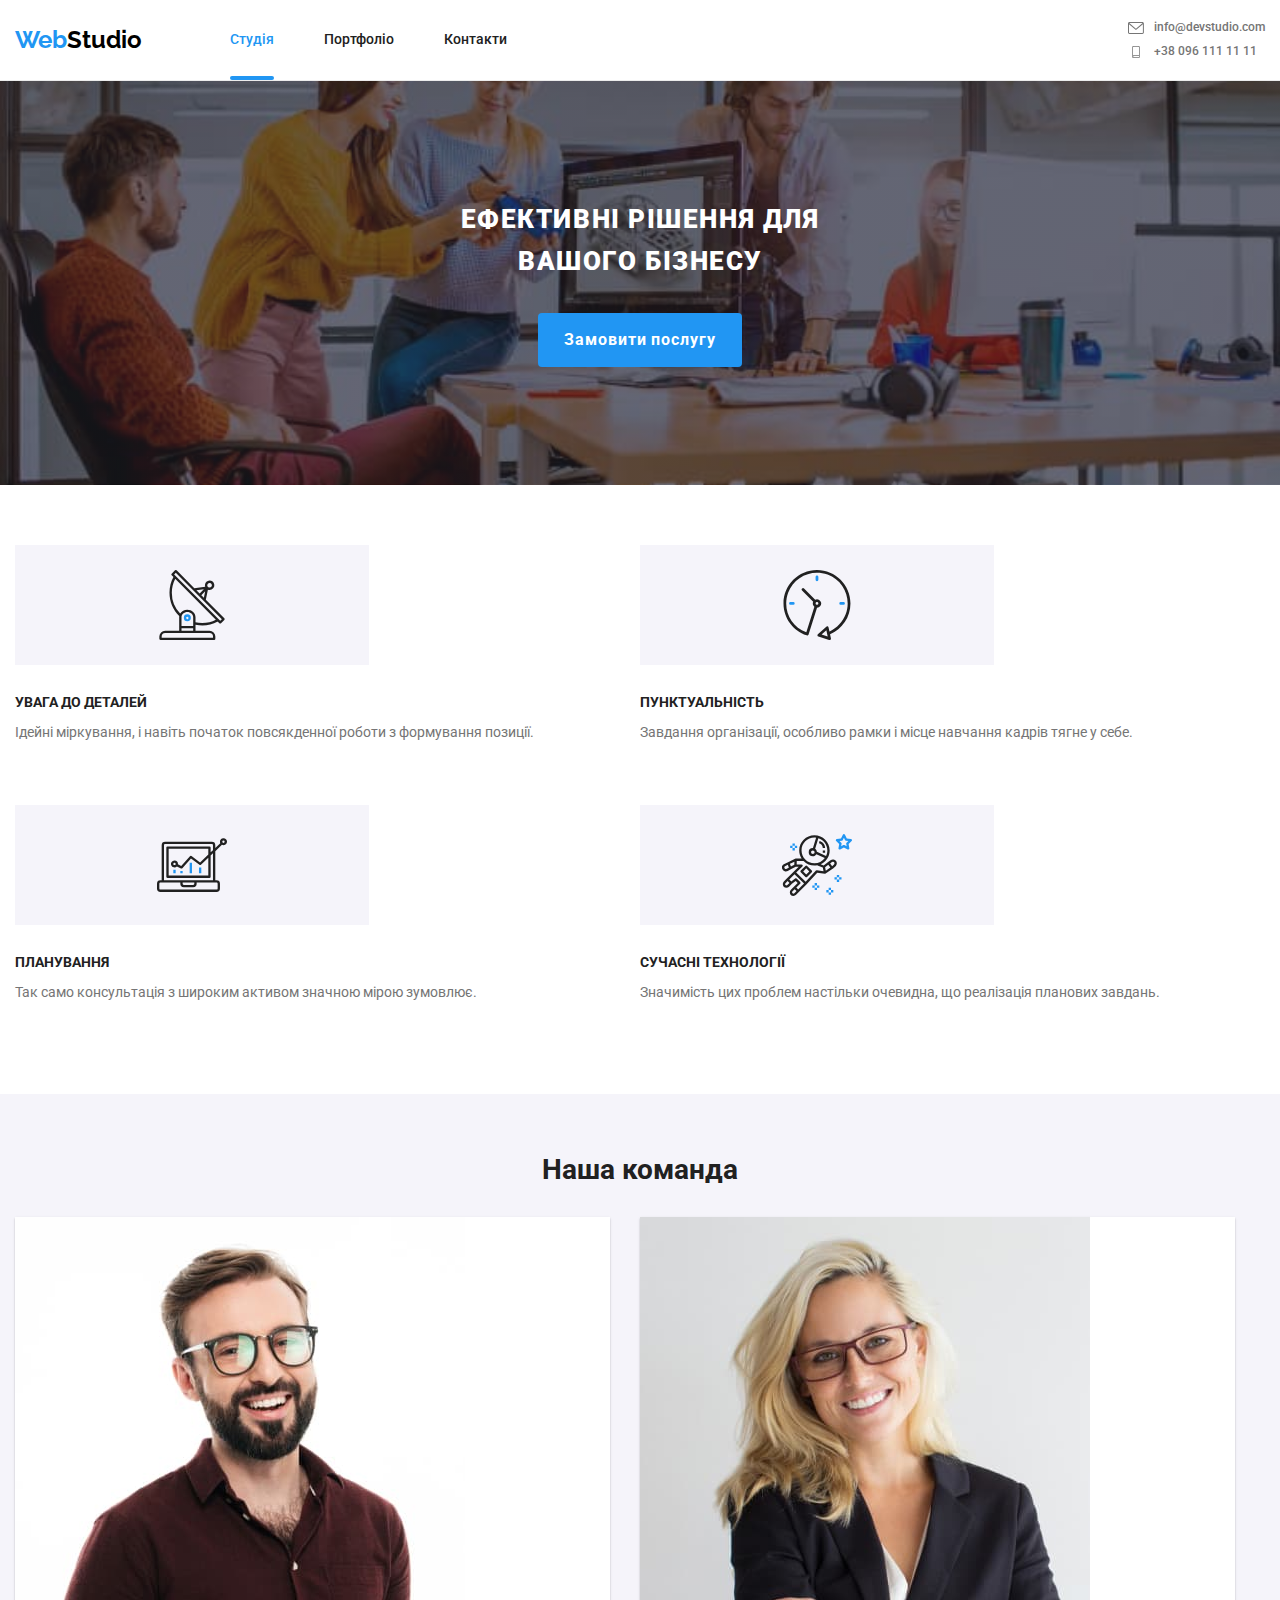
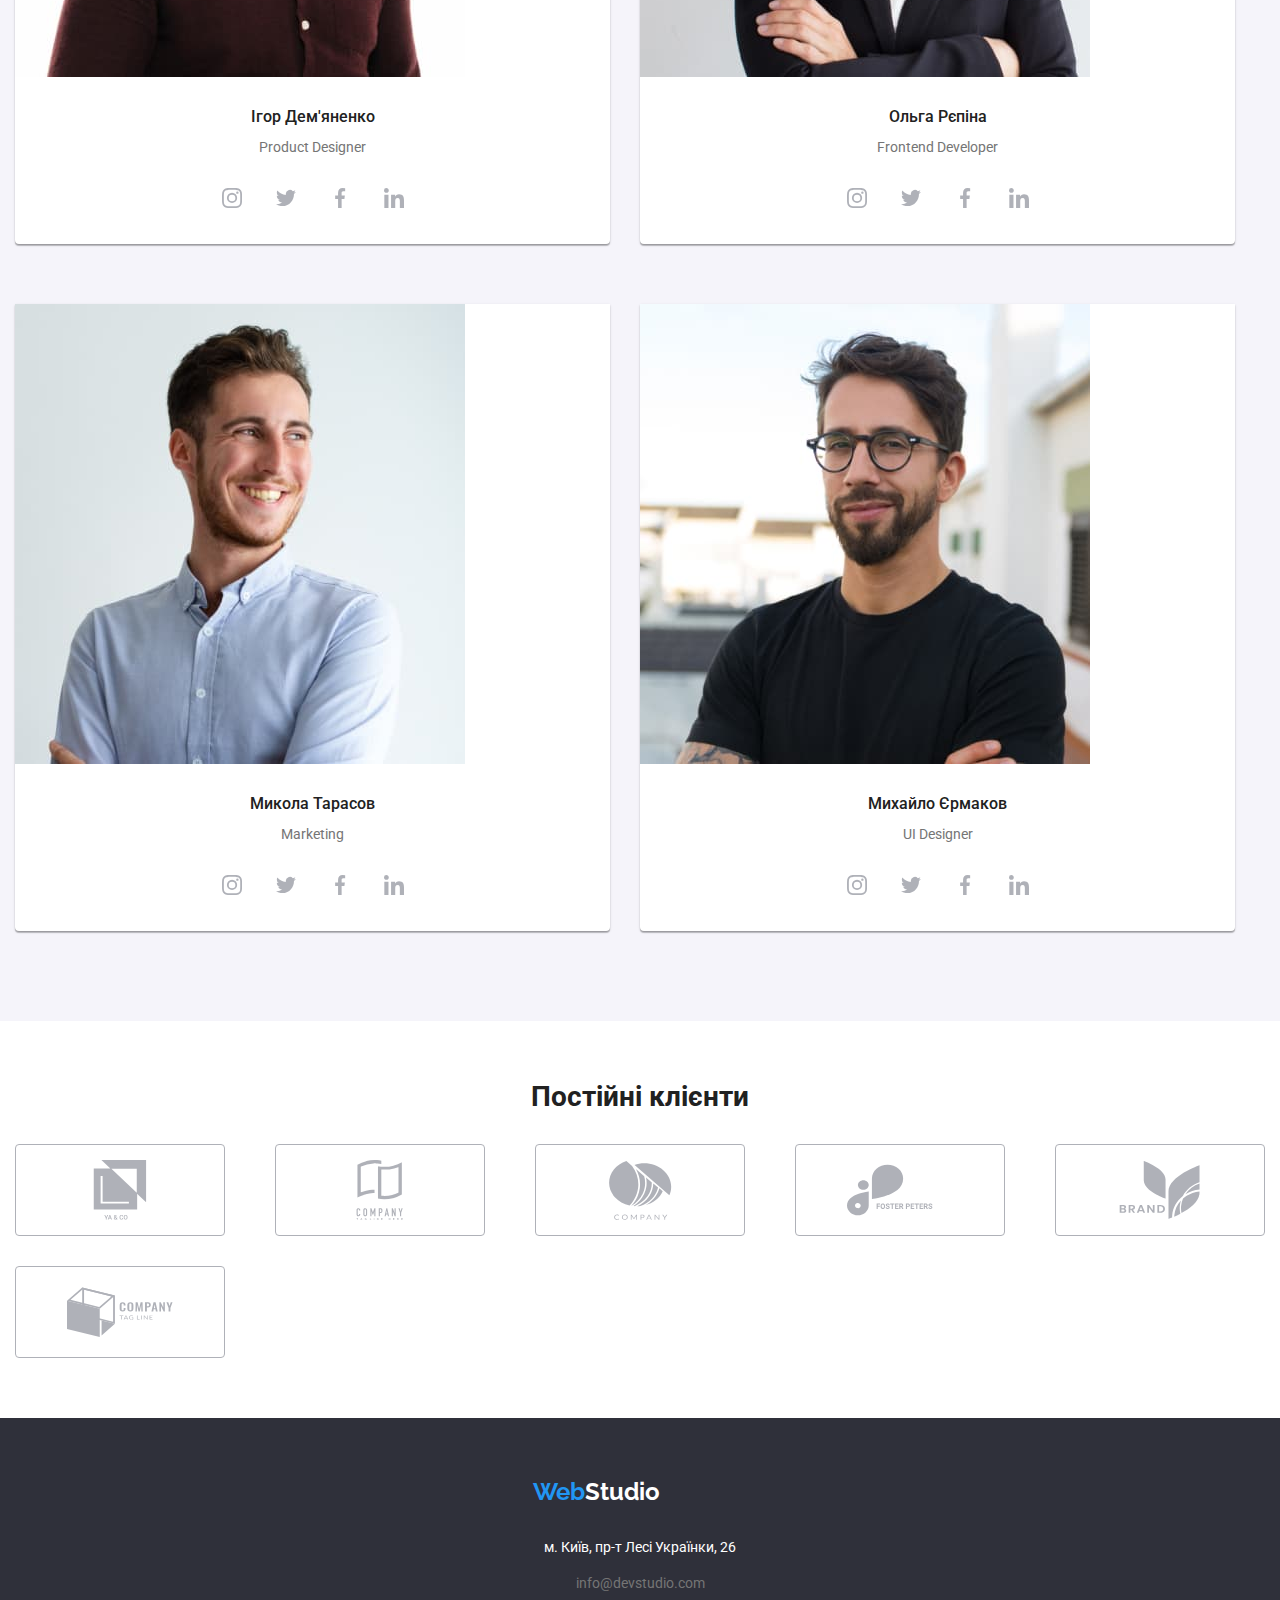
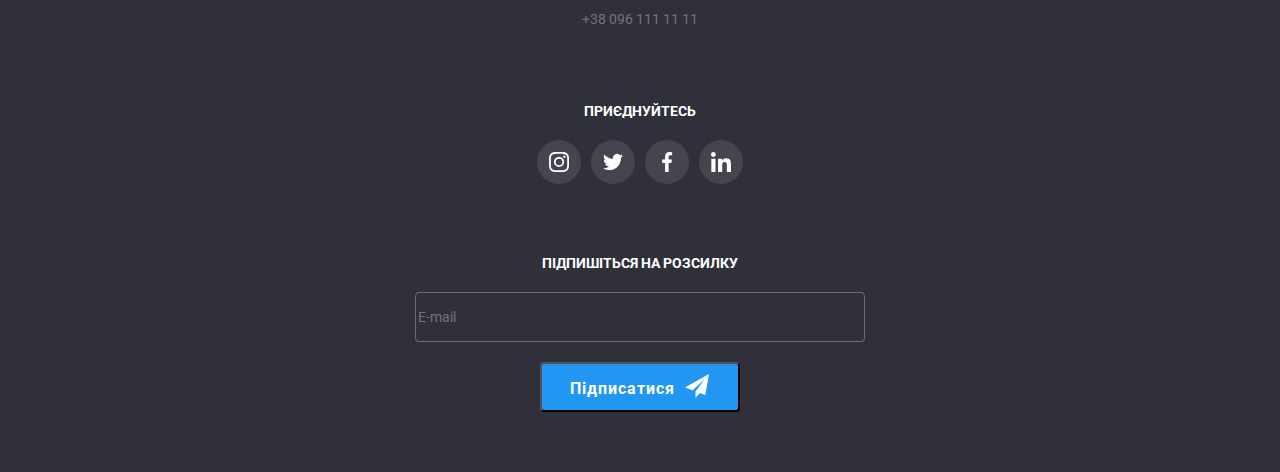
==== commit a6ca1073: "Додає таблет стилі до секції наша команда" ====
--- a/index.html
+++ b/index.html
@@ -192,12 +192,18 @@
           <h2 class="section__title">Наша команда</h2>
           <ul class="team__list list">
             <li class="team__item">
-              <img
-                class="team__img"
-                src="./images/teammember1-480.jpg"
-                srcset="./images/teammember1-480.jpg, ./images/teammember1-480@x2.jpg"
-                alt="Портрет Ігора Дем'яненко"                
+              <picture class="team__img">
+                <source srcset="./images/teammember1-480.jpg 1x, ./images/teammember1-480@2x.jpg 2x" 
+                  media="(max-width: 767px)" 
+                  sizes="(min-width: 480px) 450px, 100vw">
+                <source srcset="./images/teammember1-768.jpg 1x, ./images/teammember1-768@2x.jpg 2x" 
+                  media="(max-width: 1199px)" 
+                  sizes="(min-width: 768px) 354px, 50vw">
+                <img
+                  src="./images/teammember1-480.jpg"
+                  alt="Портрет Ігора Дем'яненко"                
               />
+              </picture>
               <div class="team__description">
                 <h3 class="team__title">Ігор Дем'яненко</h3>
                 <p class="team__text">Product Designer</p>
@@ -228,12 +234,18 @@
               </div>
             </li>
             <li class="team__item">
-              <img
-                class="team__img"
-                src="./images/teammember2-480.jpg"
-                srcset="./images/teammember2-480.jpg, ./images/teammember2-480@x2.jpg"
-                alt="Портрет Ольги Рєпіної"
-              />
+              <picture class="team__img">
+                <source srcset="./images/teammember2-480.jpg 1x, ./images/teammember2-480@2x.jpg 2x" 
+                  media="(max-width: 767px)" 
+                  sizes="(min-width: 480px) 450px, 100vw">
+                <source srcset="./images/teammember2-768.jpg 1x, ./images/teammember2-768@2x.jpg 2x" 
+                  media="(max-width: 1199px)" 
+                  sizes="(min-width: 768px) 354px, 50vw">
+                <img
+                  src="./images/teammember2-480.jpg"
+                  alt="Портрет Ольги Рєпіної"
+                />
+              </picture>
               <div class="team__description">
                 <h3 class="team__title">Ольга Рєпіна</h3>
                 <p class="team__text">Frontend Developer</p>
@@ -264,12 +276,18 @@
               </div>
             </li>
             <li class="team__item">
-              <img
-                class="team__img"
-                src="./images/teammember3-480.jpg"
-                srcset="./images/teammember3-480.jpg, ./images/teammember3-480@x2.jpg"
-                alt="Портрет Миколи Тарасова"
-              />
+              <picture class="team__img">
+                <source srcset="./images/teammember3-480.jpg 1x, ./images/teammember3-480@2x.jpg 2x" 
+                  media="(max-width: 767px)" 
+                  sizes="(min-width: 480px) 450px, 100vw">
+                <source srcset="./images/teammember3-768.jpg 1x, ./images/teammember3-768@2x.jpg 2x" 
+                  media="(max-width: 1199px)" 
+                  sizes="(min-width: 768px) 354px, 50vw">
+                <img
+                  src="./images/teammember3-480.jpg"
+                  alt="Портрет Миколи Тарасова"
+                />
+              </picture>
               <div class="team__description">
                 <h3 class="team__title">Микола Тарасов</h3>
                 <p class="team__text">Marketing</p>
@@ -300,12 +318,18 @@
               </div>
             </li>
             <li class="team__item">
-              <img
-                class="team__img"
-                src="./images/teammember4-480.jpg"
-                srcset="./images/teammember4-480.jpg, ./images/teammember4-480@x2.jpg"
-                alt="Портрет Михайла Єрмакова"               
-              />
+              <picture class="team__img">
+                <source srcset="./images/teammember4-480.jpg 1x, ./images/teammember4-480@2x.jpg 2x" 
+                  media="(max-width: 767px)" 
+                  sizes="(min-width: 480px) 450px, 100vw">
+                <source srcset="./images/teammember4-768.jpg 1x, ./images/teammember4-768@2x.jpg 2x" 
+                  media="(max-width: 1199px)" 
+                  sizes="(min-width: 768px) 354px, 50vw">
+                <img
+                  src="./images/teammember4-480.jpg"
+                  alt="Портрет Михайла Єрмакова"               
+                />
+              </picture>
               <div class="team__description">
                 <h3 class="team__title">Михайло Єрмаков</h3>
                 <p class="team__text">UI Designer</p>
--- a/css/main.min.css
+++ b/css/main.min.css
@@ -1 +1 @@
-:root{--primary-text-color: #757575;--primary-white-color: #ffffff;--secondary-white-color: #f5f5f5;--accessary-white-color: #f5f4fa;--title-color: #212121;--primary-black-color: #000000;--alternativ-black-kolor: #212121;--active-btn-color: #188ce8;--accent-color: #2196f3;--primary-beckground-color: #2f303a;--border-color: #eeeeee;--border-header-color: #ececec;--elements-grey-color: #afb1b8;--footer-grey-color: rgba(255, 255, 255, 0.1);--timing-function: cubic-bezier(0.4, 0, 0.2, 1);--input-border-color: rgba(33, 33, 33, 0.2)}*,*::before,*::after{box-sizing:border-box}body{color:var(--primary-text-color);font-family:"Roboto",sans-serif;font-weight:400;font-size:14px;line-height:1.71}h1,h2,h3,h4,h5,h6,p,ul{margin:0;padding:0}img{display:block;max-width:100%;height:auto}.list{list-style-type:none}.link{text-decoration:none;color:inherit;transition:color 250ms var(--timing-function)}.link:hover,.link:focus{color:var(--accent-color)}.button{cursor:pointer}.section{padding-top:60px;padding-bottom:60px}.section__title{color:var(--title-color);font-weight:700;font-size:28px;line-height:1.17;margin-bottom:30px}.container{min-width:320px;margin-left:auto;margin-right:auto;padding-left:15px;padding-right:15px}.visually-hidden{position:absolute;width:1px;height:1px;overflow:hidden;border:0;padding:0;clip:rect(0 0 0 0);-webkit-clip-path:inset(50%);clip-path:inset(50%);margin:-1px;white-space:nowrap}.current::after{display:block;position:absolute;left:0px;bottom:0px;width:100%;height:4px;background-color:currentColor;border-radius:2px;content:""}.footer{background-color:var(--primary-beckground-color);padding-top:60px;padding-bottom:60px}.footer__container{text-align:center}.footer__contacts{display:inline-block;align-items:center}.footer__logo{margin-bottom:28px}.footer__item:not(:last-child){margin-bottom:12px}.footer__map{color:var(--primary-white-color)}.footer .link{font-style:normal}.footer__list{margin-bottom:60px}.footer__social{padding-top:12px;margin-bottom:60px}.footer__text{font-weight:700;font-size:14px;line-height:1.14;align-items:center;text-transform:uppercase;color:var(--primary-white-color);margin-bottom:20px}.header{border-bottom:1px solid var(--border-header-color);text-align:center}@media screen and (max-width: 479px){.header{width:100%}}.header__container{display:flex;justify-content:space-between;align-items:center}.nav{display:flex;align-items:center;justify-content:space-between;min-height:60px}.nav__list{display:none}@media screen and (min-width: 768px){.nav__list{display:flex;margin-left:auto}}.nav__list .link.current{color:var(--accent-color)}.nav__item:not(:last-child){margin-right:50px}.nav__link{display:block;position:relative;padding-top:32px;padding-bottom:32px;color:var(--title-color);font-weight:500;font-size:14px;line-height:1.14}.mobile-btn-burger{display:inline-flex;padding:0;margin:0;border:none;background-color:rgba(0,0,0,0)}@media screen and (min-width: 768px){.mobile-btn-burger{display:none}}.mobile-btn-burger:hover,.mobile-btn-burger:focus{fill:var(--accent-color)}.contacts{display:none}@media screen and (min-width: 768px){.contacts{display:flex;flex-direction:column}}.contacts__link{display:flex;align-items:center;padding-top:32px;padding-bottom:32px;font-weight:500;font-size:14px;line-height:1.14}@media screen and (min-width: 768px){.contacts__link{font-size:12px;line-height:1.16;padding-top:5px;padding-bottom:5px}}.contacts__img{display:flex;justify-content:center;width:16px;height:12px;margin-right:10px}.contacts__icon{fill:currentColor}.logo{color:var(--accent-color);font-family:"Raleway";font-weight:700;font-size:24px;line-height:1.16;text-decoration:none}@media screen and (min-width: 768px){.logo{margin-right:88px}}.logo__word{color:var(--primary-black-color)}.logo__word--white-color{color:var(--primary-white-color)}.mobile-menu{position:fixed;top:0;left:0;display:none;width:100%;height:100%;background-color:var(--primary-white-color);padding:48px 40px;z-index:1}.mobile-menu__btn-close{position:absolute;top:10px;right:15px}.mobile-menu.is-open{display:flex;flex-direction:column;justify-content:space-between}.mobile-menu__link{display:block;color:var(--primary-black-color);font-weight:500;font-size:40px;line-height:1.17;margin-bottom:32px}.mobile-menu__btn-close{display:inline-flex;padding:0;margin:0;border:none;background-color:rgba(0,0,0,0)}@media screen and (min-width: 768px){.mobile-menu__btn-close{display:none}}.mobile-menu__btn-close:hover,.mobile-menu__btn-close:focus{fill:var(--accent-color)}.mobile-contacts__item{margin-bottom:34px}.mobile-contacts__tel{color:var(--accent-color);font-weight:500;font-size:34px;line-height:1.17}.mobile-contacts__email{font-weight:500;font-size:24px;line-height:1.17}.mobail-menu__social{display:flex;align-items:center;justify-content:space-between;padding-top:32px}.mobail-menu__social-link{color:var(--accent-color);font-weight:500;font-size:18px;line-height:1.22}.mailing-form{margin-left:auto;padding-top:12px}.mailing-form__text{font-weight:700;font-size:14px;margin-bottom:20px;line-height:1.14;align-items:center;text-transform:uppercase;color:var(--primary-white-color)}.mailing-form__input{width:450px;height:50px;margin-bottom:20px;color:var(--primary-white-color);background:rgba(0,0,0,0);border:1px solid rgba(255,255,255,.3);border-radius:4px;transition:border-color 250ms var(--timing-function)}.mailing-form__input:focus{border-color:var(--primary-white-color)}.form-btn{display:flex;text-align:center;width:200px;height:50px;padding:10px 28px;margin:auto;font-family:"Roboto",sans-serif;font-weight:700;font-size:16px;line-height:1.87;letter-spacing:.06em;color:var(--primary-white-color);background-color:var(--accent-color);border-radius:4px}.form-btn__icon{margin-left:10px;fill:currentColor}.social__link{display:flex;justify-content:center;align-items:center;width:44px;height:44px;border-radius:50%;transition:background-color 250ms var(--timing-function)}.social__link:hover,.social__link:focus{background-color:var(--accent-color)}.social__icon{fill:var(--elements-grey-color);transition:fill 250ms var(--timing-function)}.social__link:hover .social__icon,.social__link:focus .social__icon{fill:var(--primary-white-color)}.social__link--bg-color{background-color:var(--footer-grey-color)}.social__icon--white-color{fill:var(--primary-white-color)}.backdrop{position:fixed;top:0;left:0;width:100%;height:100%;z-index:1;background-color:rgba(0,0,0,.2);opacity:1;transition:opacity 250ms var(--timing-function),visibility 250ms var(--timing-function)}.backdrop.is-hidden .modal{transform:translate(-50%, -50%) scale(1.2)}.modal{position:absolute;top:50%;left:50%;padding:40px;transform:translate(-50%, -50%) scale(1);width:450px;background-color:var(--primary-white-color);transition:transform 250ms var(--timing-function)}.is-hidden{opacity:0;visibility:hidden;pointer-events:none}.modal__btn{position:absolute;width:30px;height:30px;top:8px;right:8px;background:var(--primary-white-color);border:1px solid rgba(0,0,0,.1);border-radius:50%;cursor:pointer;transition:fill 250ms var(--timing-function)}.modal__icon-close{position:absolute;top:50%;left:50%;transform:translate(-50%, -50%)}.modal__btn:hover .modal__icon-close{fill:var(--accent-color)}.benefits{padding-bottom:0;margin-bottom:60px;background-color:var(--primary-white-color)}@media screen and (min-width: 768px){.benefits__list{display:flex;flex-wrap:wrap;gap:30px}}.benefits__item{min-width:450px;margin-bottom:30px}@media screen and (min-width: 768px){.benefits__item{min-width:354px;flex-basis:calc((100% - 60px)/2)}}.benefits__icon{display:flex;justify-content:center;align-items:center;width:450px;height:120px;margin-bottom:30px;background-color:var(--accessary-white-color)}@media screen and (min-width: 768px){.benefits__icon{width:354px}}.benefits__title{text-align:center;margin-bottom:10px;color:var(--title-color);font-weight:700;font-size:14px;line-height:1.14;text-transform:uppercase}@media screen and (min-width: 768px){.benefits__title{text-align:start}}.customers{text-align:center}.customers__list{display:flex;flex-wrap:wrap;justify-content:space-between;gap:30px}.customers__link{display:flex;justify-content:center;align-items:center;width:210px;height:92px;border:1px solid var(--elements-grey-color);border-radius:4px;transition:border-color 250ms var(--timing-function)}.customers__link:hover,.customers__link:focus{border-color:var(--accent-color)}.customers__icon{fill:var(--elements-grey-color);transition:fill 250ms var(--timing-function)}.customers__link:hover .customers__icon,.customers__link:focus .customers__icon{fill:var(--accent-color)}.response__text{font-family:"Roboto",sans-serif;font-style:normal;font-weight:700;font-size:20px;line-height:1.15;text-align:center;letter-spacing:.03em;color:var(--title-color);margin-bottom:10px}.response__label{display:block;font-family:"Roboto",sans-serif;font-style:normal;font-weight:400;font-size:12px;line-height:1.16;letter-spacing:.01em;margin-bottom:4px}.response__field{position:relative;display:block;margin-bottom:10px;color:var(--title-color)}.response__input{width:100%;height:40px;padding:11px 11px 11px 44px;font:inherit;border:1px solid var(--input-border-color);border-radius:4px;cursor:pointer;outline:none}.response__input:hover,.response__input:focus{border-color:var(--accent-color);transition:border-color 250ms var(--timing-function)}.response__icon{position:absolute;top:50%;left:12px;transform:translateY(-50%);fill:currentColor;pointer-events:none;transition:fill 250ms var(--timing-function)}.response__input:hover+.response__icon,.response__input:focus+.response__icon{fill:var(--accent-color)}.response__area{display:block;width:100%;height:120px;resize:none;padding:12px 16px;margin-bottom:20px;font:inherit;border:1px solid var(--input-border-color);border-radius:4px;outline:none}.response__area:hover,.response__area:focus{border-color:var(--accent-color);transition:border-color 250ms var(--timing-function)}.policy{display:flex;align-items:center;justify-content:center;gap:7px;margin-bottom:30px}.policy__text{font-size:12px;line-height:1.16}.policy__input{position:absolute;-webkit-appearance:none;-moz-appearance:none;appearance:none}.policy__input:checked~.policy__checkbox{background-image:url(../images/checkbox-checked.svg)}.policy__checkbox{display:inline-block;width:16px;height:15px;background-image:url(../images/checkbox.svg)}.policy__link{font-size:12px;line-height:1.16;color:var(--accent-color)}.response__btn{display:block;width:200px;height:50px;padding:10px 28px;margin:0 auto;font-family:"Roboto",sans-serif;font-weight:700;font-size:16px;line-height:1.87;letter-spacing:.06em;color:var(--primary-white-color);background-color:var(--accent-color);border-color:var(--accent-color);border-radius:4px;box-shadow:0px 4px 4px rgba(0,0,0,.15);transition:background-color 250ms var(--timing-function),box-shadow 250ms var(--timing-function)}.response__btn:hover{background:var(--active-btn-color);box-shadow:0px 4px 4px rgba(0,0,0,.15);border-radius:4px}.hero{padding-top:118px;padding-bottom:118px;text-align:center;background-color:var(--primary-beckground-color);background-image:linear-gradient(rgba(47, 48, 58, 0.4), rgba(47, 48, 58, 0.4)),url(../../../images/hero-bg-Img-480.jpg);background-repeat:no-repeat;background-size:cover;background-position:center}@media screen and (min-device-pixel-ratio: 2),screen and (-webkit-min-device-pixel-ratio: 2),screen and (min-resolution: 192dpi),screen and (min-resolution: 2dppx){.hero{background-image:linear-gradient(rgba(47, 48, 58, 0.4), rgba(47, 48, 58, 0.4)),url(../../../images/hero-bg-Img-480@x2.jpg)}}@media screen and (min-width: 768px){.hero{background-image:linear-gradient(rgba(47, 48, 58, 0.4), rgba(47, 48, 58, 0.4)),url(../../../images/hero-bg-Img-768.jpg)}}@media screen and (min-device-pixel-ratio: 2),screen and (-webkit-min-device-pixel-ratio: 2),screen and (min-resolution: 192dpi),screen and (min-resolution: 2dppx){.hero{background-image:linear-gradient(rgba(47, 48, 58, 0.4), rgba(47, 48, 58, 0.4)),url(../../../images/hero-bg-Img-768@x2.jpg)}}.hero__title{margin:auto;margin-bottom:30px;max-width:360px;color:var(--primary-white-color);font-weight:900;font-size:26px;line-height:1.61;letter-spacing:.06em;text-transform:uppercase}.hero__btn{padding:10px 24px;color:var(--primary-white-color);background-color:var(--accent-color);font-weight:700;font-size:16px;line-height:1.875;letter-spacing:.06em;border-color:rgba(0,0,0,0);border-radius:4px;transition:background-color 250ms var(--timing-function),box-shadow 250ms var(--timing-function)}.hero__btn:hover,.hero__btn:focus{background-color:var(--active-btn-color);box-shadow:0px 4px 4px rgba(0,0,0,.15)}.team{text-align:center;background-color:var(--accessary-white-color)}.team__item{margin-bottom:30px;background-color:var(--primary-white-color);box-shadow:0px 1px 3px rgba(0,0,0,.12),0px 1px 1px rgba(0,0,0,.14),0px 2px 1px rgba(0,0,0,.2);border-radius:0px 0px 4px 4px}.team__img{margin:auto}.team__description{padding-top:30px;padding-bottom:24px}.team__title{margin-bottom:10px;color:var(--title-color);font-weight:500;font-size:16px;line-height:1.19}.team__text{margin-bottom:16px}.social{display:flex;justify-content:center;gap:10px}.works{display:none;background-color:var(--primary-white-color);text-align:center;padding-bottom:94px}.works__list{display:flex;justify-content:space-between}.works__item{position:relative}.works__title{display:flex;justify-content:center;align-items:center;width:100%;height:70px;color:var(--primary-white-color);background-color:rgba(47,48,58,.8);font-weight:700;font-size:14px;line-height:1.14;letter-spacing:.03em;text-transform:uppercase;position:absolute;bottom:0}.works__img{width:370px}.filter{display:flex;justify-content:start;flex-wrap:wrap;-moz-column-gap:8px;column-gap:8px;row-gap:15px;margin-bottom:46px}.filter__item:not(:last-child){margin-right:8px}.filter__btn{padding:6px 22px;color:var(--title-color);background-color:var(--accessary-white-color);font-family:inherit;font-weight:500;font-size:16px;line-height:1.6;border:1px rgba(0,0,0,0);border-radius:4px;transition:color 250ms var(--timing-function),box-shadow 250ms var(--timing-function),background-color 250ms var(--timing-function)}.filter__btn:hover,.filter__btn:focus{color:var(--primary-white-color);background-color:var(--accent-color);box-shadow:0px 3px 1px rgba(0,0,0,.1),0px 1px 2px rgba(0,0,0,.08),0px 2px 2px rgba(0,0,0,.12)}.projects{display:flex;flex-wrap:wrap}.projects__item{width:calc((100% - 60px)/3)}.projects__item:not(:nth-child(3n)){margin-right:30px}.projects__item:not(:nth-last-child(-n+3)){margin-bottom:30px}.projects__title{margin-bottom:4px;color:var(--title-color);font-weight:700;font-size:18px;line-height:2}.projects__link{display:inline-block;text-decoration:none;color:inherit;transition:box-shadow 250ms var(--timing-function)}.projects__link:hover{box-shadow:0px 1px 1px rgba(0,0,0,.12),0px 4px 4px rgba(0,0,0,.06),1px 4px 6px rgba(0,0,0,.16)}.projects__overlay{position:relative;width:100%;height:100%;overflow:hidden}.projects__img{width:370px}.projects__description{position:absolute;top:0;left:0;width:100%;height:100%;transform:translateY(101%);font-weight:400;font-size:18px;line-height:1.56;letter-spacing:.03em;padding:63px 24px;color:var(--primary-white-color);background-color:rgba(33,150,243,.9);transition:transform 250ms var(--timing-function)}.projects__link:hover .projects__description{transform:translateY(0)}.projects__meta{padding:20px 24px;border-right:1px solid var(--border-color);border-bottom:1px solid var(--border-color);border-left:1px solid var(--border-color)}/*# sourceMappingURL=main.min.css.map */+:root{--primary-text-color: #757575;--primary-white-color: #ffffff;--secondary-white-color: #f5f5f5;--accessary-white-color: #f5f4fa;--title-color: #212121;--primary-black-color: #000000;--alternativ-black-kolor: #212121;--active-btn-color: #188ce8;--accent-color: #2196f3;--primary-beckground-color: #2f303a;--border-color: #eeeeee;--border-header-color: #ececec;--elements-grey-color: #afb1b8;--footer-grey-color: rgba(255, 255, 255, 0.1);--timing-function: cubic-bezier(0.4, 0, 0.2, 1);--input-border-color: rgba(33, 33, 33, 0.2)}*,*::before,*::after{box-sizing:border-box}body{color:var(--primary-text-color);font-family:"Roboto",sans-serif;font-weight:400;font-size:14px;line-height:1.71}h1,h2,h3,h4,h5,h6,p,ul{margin:0;padding:0}img{display:block;max-width:100%;height:auto}.list{list-style-type:none}.link{text-decoration:none;color:inherit;transition:color 250ms var(--timing-function)}.link:hover,.link:focus{color:var(--accent-color)}.button{cursor:pointer}.section{padding-top:60px;padding-bottom:60px}.section__title{color:var(--title-color);font-weight:700;font-size:28px;line-height:1.17;margin-bottom:30px}.container{min-width:320px;margin-left:auto;margin-right:auto;padding-left:15px;padding-right:15px}.visually-hidden{position:absolute;width:1px;height:1px;overflow:hidden;border:0;padding:0;clip:rect(0 0 0 0);-webkit-clip-path:inset(50%);clip-path:inset(50%);margin:-1px;white-space:nowrap}.current::after{display:block;position:absolute;left:0px;bottom:0px;width:100%;height:4px;background-color:currentColor;border-radius:2px;content:""}.footer{background-color:var(--primary-beckground-color);padding-top:60px;padding-bottom:60px}.footer__container{text-align:center}.footer__contacts{display:inline-block;align-items:center}.footer__logo{margin-bottom:28px}.footer__item:not(:last-child){margin-bottom:12px}.footer__map{color:var(--primary-white-color)}.footer .link{font-style:normal}.footer__list{margin-bottom:60px}.footer__social{padding-top:12px;margin-bottom:60px}.footer__text{font-weight:700;font-size:14px;line-height:1.14;align-items:center;text-transform:uppercase;color:var(--primary-white-color);margin-bottom:20px}.header{border-bottom:1px solid var(--border-header-color);text-align:center}@media screen and (max-width: 479px){.header{width:100%}}.header__container{display:flex;justify-content:space-between;align-items:center}.nav{display:flex;align-items:center;justify-content:space-between;min-height:60px}.nav__list{display:none}@media screen and (min-width: 768px){.nav__list{display:flex;margin-left:auto}}.nav__list .link.current{color:var(--accent-color)}.nav__item:not(:last-child){margin-right:50px}.nav__link{display:block;position:relative;padding-top:32px;padding-bottom:32px;color:var(--title-color);font-weight:500;font-size:14px;line-height:1.14}.mobile-btn-burger{display:inline-flex;padding:0;margin:0;border:none;background-color:rgba(0,0,0,0)}@media screen and (min-width: 768px){.mobile-btn-burger{display:none}}.mobile-btn-burger:hover,.mobile-btn-burger:focus{fill:var(--accent-color)}.contacts{display:none}@media screen and (min-width: 768px){.contacts{display:flex;flex-direction:column}}.contacts__link{display:flex;align-items:center;padding-top:32px;padding-bottom:32px;font-weight:500;font-size:14px;line-height:1.14}@media screen and (min-width: 768px){.contacts__link{font-size:12px;line-height:1.16;padding-top:5px;padding-bottom:5px}}.contacts__img{display:flex;justify-content:center;width:16px;height:12px;margin-right:10px}.contacts__icon{fill:currentColor}.logo{color:var(--accent-color);font-family:"Raleway";font-weight:700;font-size:24px;line-height:1.16;text-decoration:none}@media screen and (min-width: 768px){.logo{margin-right:88px}}.logo__word{color:var(--primary-black-color)}.logo__word--white-color{color:var(--primary-white-color)}.mobile-menu{position:fixed;top:0;left:0;display:none;width:100%;height:100%;background-color:var(--primary-white-color);padding:48px 40px;z-index:1}.mobile-menu__btn-close{position:absolute;top:10px;right:15px}.mobile-menu.is-open{display:flex;flex-direction:column;justify-content:space-between}.mobile-menu__link{display:block;color:var(--primary-black-color);font-weight:500;font-size:40px;line-height:1.17;margin-bottom:32px}.mobile-menu__btn-close{display:inline-flex;padding:0;margin:0;border:none;background-color:rgba(0,0,0,0)}@media screen and (min-width: 768px){.mobile-menu__btn-close{display:none}}.mobile-menu__btn-close:hover,.mobile-menu__btn-close:focus{fill:var(--accent-color)}.mobile-contacts__item{margin-bottom:34px}.mobile-contacts__tel{color:var(--accent-color);font-weight:500;font-size:34px;line-height:1.17}.mobile-contacts__email{font-weight:500;font-size:24px;line-height:1.17}.mobail-menu__social{display:flex;align-items:center;justify-content:space-between;padding-top:32px}.mobail-menu__social-link{color:var(--accent-color);font-weight:500;font-size:18px;line-height:1.22}.mailing-form{margin-left:auto;padding-top:12px}.mailing-form__text{font-weight:700;font-size:14px;margin-bottom:20px;line-height:1.14;align-items:center;text-transform:uppercase;color:var(--primary-white-color)}.mailing-form__input{width:450px;height:50px;margin-bottom:20px;color:var(--primary-white-color);background:rgba(0,0,0,0);border:1px solid rgba(255,255,255,.3);border-radius:4px;transition:border-color 250ms var(--timing-function)}.mailing-form__input:focus{border-color:var(--primary-white-color)}.form-btn{display:flex;text-align:center;width:200px;height:50px;padding:10px 28px;margin:auto;font-family:"Roboto",sans-serif;font-weight:700;font-size:16px;line-height:1.87;letter-spacing:.06em;color:var(--primary-white-color);background-color:var(--accent-color);border-radius:4px}.form-btn__icon{margin-left:10px;fill:currentColor}.social__link{display:flex;justify-content:center;align-items:center;width:44px;height:44px;border-radius:50%;transition:background-color 250ms var(--timing-function)}.social__link:hover,.social__link:focus{background-color:var(--accent-color)}.social__icon{fill:var(--elements-grey-color);transition:fill 250ms var(--timing-function)}.social__link:hover .social__icon,.social__link:focus .social__icon{fill:var(--primary-white-color)}.social__link--bg-color{background-color:var(--footer-grey-color)}.social__icon--white-color{fill:var(--primary-white-color)}.backdrop{position:fixed;top:0;left:0;width:100%;height:100%;z-index:1;background-color:rgba(0,0,0,.2);opacity:1;transition:opacity 250ms var(--timing-function),visibility 250ms var(--timing-function)}.backdrop.is-hidden .modal{transform:translate(-50%, -50%) scale(1.2)}.modal{position:absolute;top:50%;left:50%;padding:40px;transform:translate(-50%, -50%) scale(1);width:450px;background-color:var(--primary-white-color);transition:transform 250ms var(--timing-function)}.is-hidden{opacity:0;visibility:hidden;pointer-events:none}.modal__btn{position:absolute;width:30px;height:30px;top:8px;right:8px;background:var(--primary-white-color);border:1px solid rgba(0,0,0,.1);border-radius:50%;cursor:pointer;transition:fill 250ms var(--timing-function)}.modal__icon-close{position:absolute;top:50%;left:50%;transform:translate(-50%, -50%)}.modal__btn:hover .modal__icon-close{fill:var(--accent-color)}.benefits{padding-bottom:0;margin-bottom:60px;background-color:var(--primary-white-color)}@media screen and (min-width: 768px){.benefits__list{display:flex;flex-wrap:wrap;gap:30px}}.benefits__item{min-width:450px;margin-bottom:30px}@media screen and (min-width: 768px){.benefits__item{min-width:354px;flex-basis:calc((100% - 60px)/2)}}.benefits__icon{display:flex;justify-content:center;align-items:center;width:450px;height:120px;margin-bottom:30px;background-color:var(--accessary-white-color)}@media screen and (min-width: 768px){.benefits__icon{width:354px}}.benefits__title{text-align:center;margin-bottom:10px;color:var(--title-color);font-weight:700;font-size:14px;line-height:1.14;text-transform:uppercase}@media screen and (min-width: 768px){.benefits__title{text-align:start}}.customers{text-align:center}.customers__list{display:flex;flex-wrap:wrap;justify-content:space-between;gap:30px}.customers__link{display:flex;justify-content:center;align-items:center;width:210px;height:92px;border:1px solid var(--elements-grey-color);border-radius:4px;transition:border-color 250ms var(--timing-function)}.customers__link:hover,.customers__link:focus{border-color:var(--accent-color)}.customers__icon{fill:var(--elements-grey-color);transition:fill 250ms var(--timing-function)}.customers__link:hover .customers__icon,.customers__link:focus .customers__icon{fill:var(--accent-color)}.response__text{font-family:"Roboto",sans-serif;font-style:normal;font-weight:700;font-size:20px;line-height:1.15;text-align:center;letter-spacing:.03em;color:var(--title-color);margin-bottom:10px}.response__label{display:block;font-family:"Roboto",sans-serif;font-style:normal;font-weight:400;font-size:12px;line-height:1.16;letter-spacing:.01em;margin-bottom:4px}.response__field{position:relative;display:block;margin-bottom:10px;color:var(--title-color)}.response__input{width:100%;height:40px;padding:11px 11px 11px 44px;font:inherit;border:1px solid var(--input-border-color);border-radius:4px;cursor:pointer;outline:none}.response__input:hover,.response__input:focus{border-color:var(--accent-color);transition:border-color 250ms var(--timing-function)}.response__icon{position:absolute;top:50%;left:12px;transform:translateY(-50%);fill:currentColor;pointer-events:none;transition:fill 250ms var(--timing-function)}.response__input:hover+.response__icon,.response__input:focus+.response__icon{fill:var(--accent-color)}.response__area{display:block;width:100%;height:120px;resize:none;padding:12px 16px;margin-bottom:20px;font:inherit;border:1px solid var(--input-border-color);border-radius:4px;outline:none}.response__area:hover,.response__area:focus{border-color:var(--accent-color);transition:border-color 250ms var(--timing-function)}.policy{display:flex;align-items:center;justify-content:center;gap:7px;margin-bottom:30px}.policy__text{font-size:12px;line-height:1.16}.policy__input{position:absolute;-webkit-appearance:none;-moz-appearance:none;appearance:none}.policy__input:checked~.policy__checkbox{background-image:url(../images/checkbox-checked.svg)}.policy__checkbox{display:inline-block;width:16px;height:15px;background-image:url(../images/checkbox.svg)}.policy__link{font-size:12px;line-height:1.16;color:var(--accent-color)}.response__btn{display:block;width:200px;height:50px;padding:10px 28px;margin:0 auto;font-family:"Roboto",sans-serif;font-weight:700;font-size:16px;line-height:1.87;letter-spacing:.06em;color:var(--primary-white-color);background-color:var(--accent-color);border-color:var(--accent-color);border-radius:4px;box-shadow:0px 4px 4px rgba(0,0,0,.15);transition:background-color 250ms var(--timing-function),box-shadow 250ms var(--timing-function)}.response__btn:hover{background:var(--active-btn-color);box-shadow:0px 4px 4px rgba(0,0,0,.15);border-radius:4px}.hero{padding-top:118px;padding-bottom:118px;text-align:center;background-color:var(--primary-beckground-color);background-image:linear-gradient(rgba(47, 48, 58, 0.4), rgba(47, 48, 58, 0.4)),url(../../../images/hero-bg-Img-480.jpg);background-repeat:no-repeat;background-size:cover;background-position:center}@media screen and (min-device-pixel-ratio: 2),screen and (-webkit-min-device-pixel-ratio: 2),screen and (min-resolution: 192dpi),screen and (min-resolution: 2dppx){.hero{background-image:linear-gradient(rgba(47, 48, 58, 0.4), rgba(47, 48, 58, 0.4)),url(../../../images/hero-bg-Img-480@x2.jpg)}}@media screen and (min-width: 768px){.hero{background-image:linear-gradient(rgba(47, 48, 58, 0.4), rgba(47, 48, 58, 0.4)),url(../../../images/hero-bg-Img-768.jpg)}}@media screen and (min-device-pixel-ratio: 2),screen and (-webkit-min-device-pixel-ratio: 2),screen and (min-resolution: 192dpi),screen and (min-resolution: 2dppx){.hero{background-image:linear-gradient(rgba(47, 48, 58, 0.4), rgba(47, 48, 58, 0.4)),url(../../../images/hero-bg-Img-768@x2.jpg)}}.hero__title{margin:auto;margin-bottom:30px;max-width:360px;color:var(--primary-white-color);font-weight:900;font-size:26px;line-height:1.61;letter-spacing:.06em;text-transform:uppercase}.hero__btn{padding:10px 24px;color:var(--primary-white-color);background-color:var(--accent-color);font-weight:700;font-size:16px;line-height:1.875;letter-spacing:.06em;border-color:rgba(0,0,0,0);border-radius:4px;transition:background-color 250ms var(--timing-function),box-shadow 250ms var(--timing-function)}.hero__btn:hover,.hero__btn:focus{background-color:var(--active-btn-color);box-shadow:0px 4px 4px rgba(0,0,0,.15)}.team{text-align:center;background-color:var(--accessary-white-color)}@media screen and (min-width: 768px){.team__list{display:flex;flex-wrap:wrap;gap:30px}}.team__item{margin-bottom:30px;background-color:var(--primary-white-color);box-shadow:0px 1px 3px rgba(0,0,0,.12),0px 1px 1px rgba(0,0,0,.14),0px 2px 1px rgba(0,0,0,.2);border-radius:0px 0px 4px 4px}@media screen and (min-width: 768px){.team__item{min-width:354px;flex-basis:calc((100% - 60px)/2)}}.team__img{margin:auto}.team__description{padding-top:30px;padding-bottom:24px}.team__title{margin-bottom:10px;color:var(--title-color);font-weight:500;font-size:16px;line-height:1.19}.team__text{margin-bottom:16px}.social{display:flex;justify-content:center;gap:10px}.works{display:none;background-color:var(--primary-white-color);text-align:center;padding-bottom:94px}.works__list{display:flex;justify-content:space-between}.works__item{position:relative}.works__title{display:flex;justify-content:center;align-items:center;width:100%;height:70px;color:var(--primary-white-color);background-color:rgba(47,48,58,.8);font-weight:700;font-size:14px;line-height:1.14;letter-spacing:.03em;text-transform:uppercase;position:absolute;bottom:0}.works__img{width:370px}.filter{display:flex;justify-content:start;flex-wrap:wrap;-moz-column-gap:8px;column-gap:8px;row-gap:15px;margin-bottom:46px}.filter__item:not(:last-child){margin-right:8px}.filter__btn{padding:6px 22px;color:var(--title-color);background-color:var(--accessary-white-color);font-family:inherit;font-weight:500;font-size:16px;line-height:1.6;border:1px rgba(0,0,0,0);border-radius:4px;transition:color 250ms var(--timing-function),box-shadow 250ms var(--timing-function),background-color 250ms var(--timing-function)}.filter__btn:hover,.filter__btn:focus{color:var(--primary-white-color);background-color:var(--accent-color);box-shadow:0px 3px 1px rgba(0,0,0,.1),0px 1px 2px rgba(0,0,0,.08),0px 2px 2px rgba(0,0,0,.12)}.projects{display:flex;flex-wrap:wrap}.projects__item{width:calc((100% - 60px)/3)}.projects__item:not(:nth-child(3n)){margin-right:30px}.projects__item:not(:nth-last-child(-n+3)){margin-bottom:30px}.projects__title{margin-bottom:4px;color:var(--title-color);font-weight:700;font-size:18px;line-height:2}.projects__link{display:inline-block;text-decoration:none;color:inherit;transition:box-shadow 250ms var(--timing-function)}.projects__link:hover{box-shadow:0px 1px 1px rgba(0,0,0,.12),0px 4px 4px rgba(0,0,0,.06),1px 4px 6px rgba(0,0,0,.16)}.projects__overlay{position:relative;width:100%;height:100%;overflow:hidden}.projects__img{width:370px}.projects__description{position:absolute;top:0;left:0;width:100%;height:100%;transform:translateY(101%);font-weight:400;font-size:18px;line-height:1.56;letter-spacing:.03em;padding:63px 24px;color:var(--primary-white-color);background-color:rgba(33,150,243,.9);transition:transform 250ms var(--timing-function)}.projects__link:hover .projects__description{transform:translateY(0)}.projects__meta{padding:20px 24px;border-right:1px solid var(--border-color);border-bottom:1px solid var(--border-color);border-left:1px solid var(--border-color)}/*# sourceMappingURL=main.min.css.map */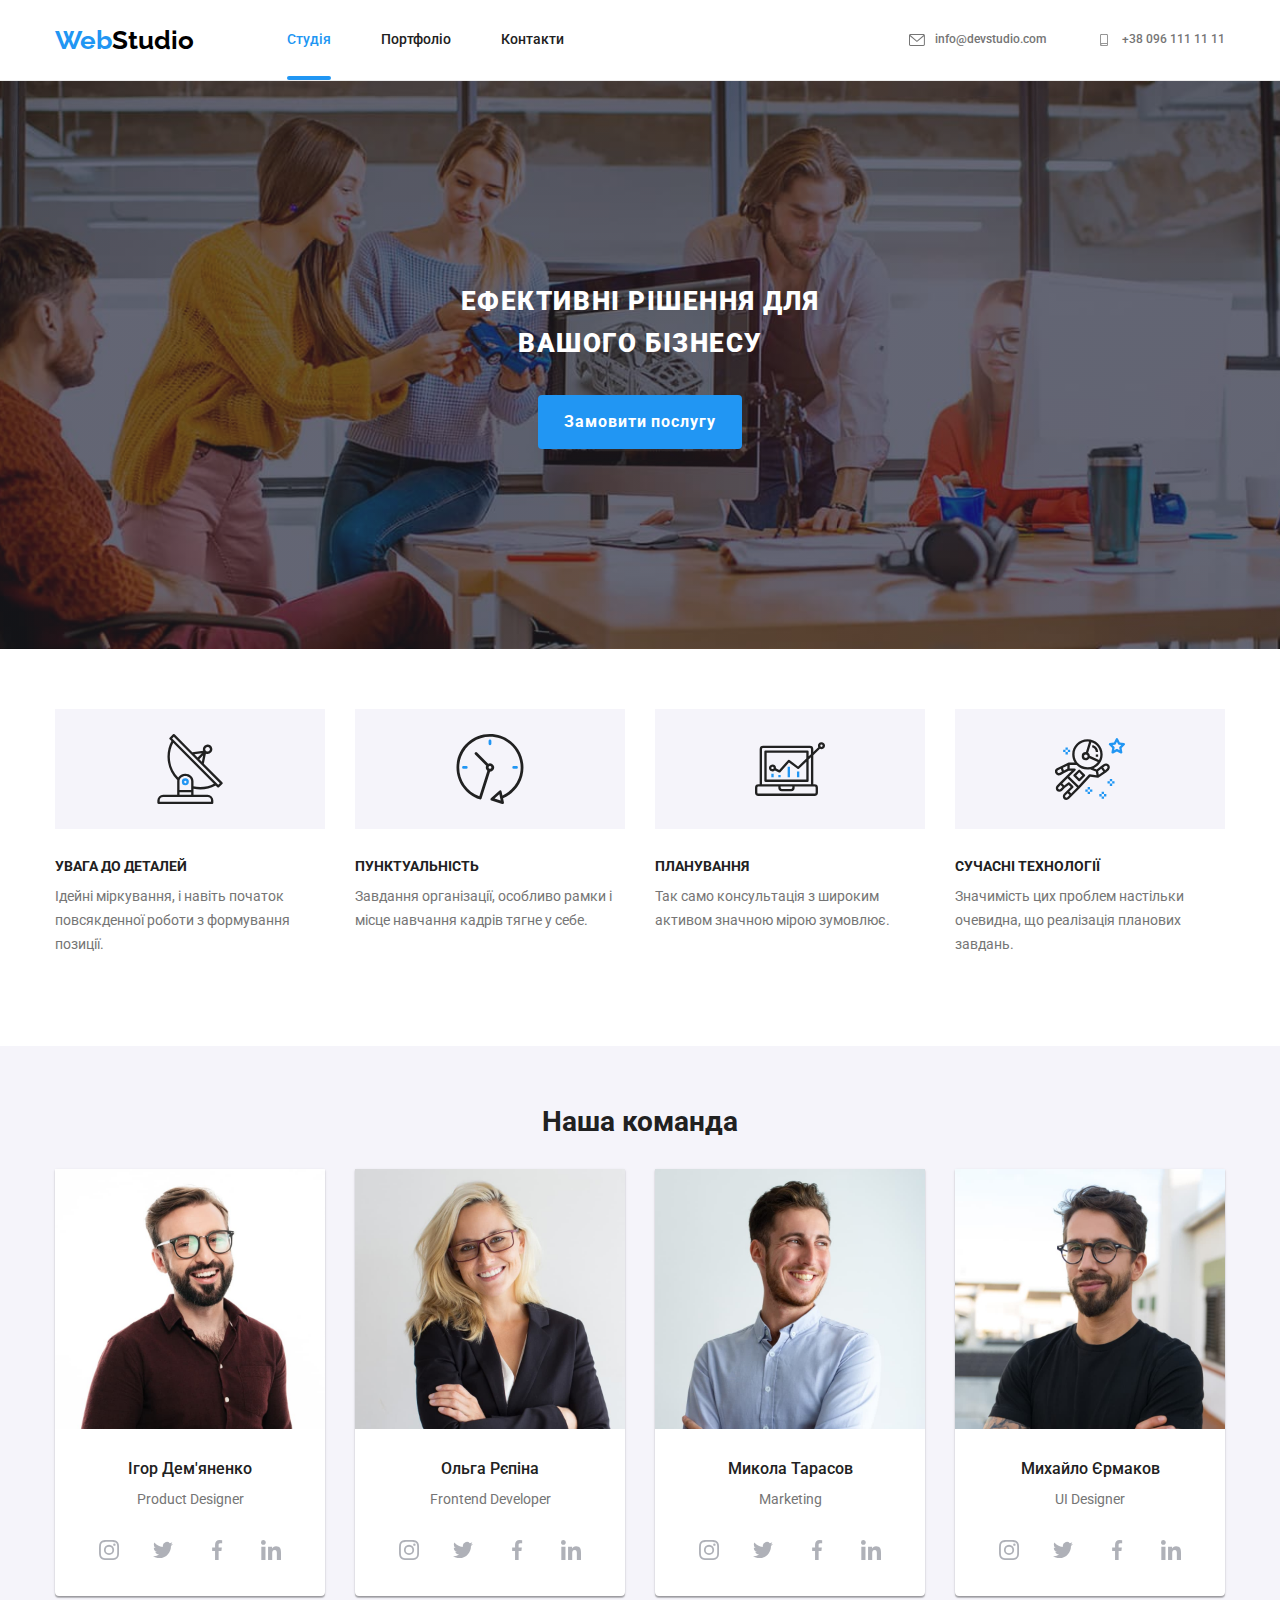
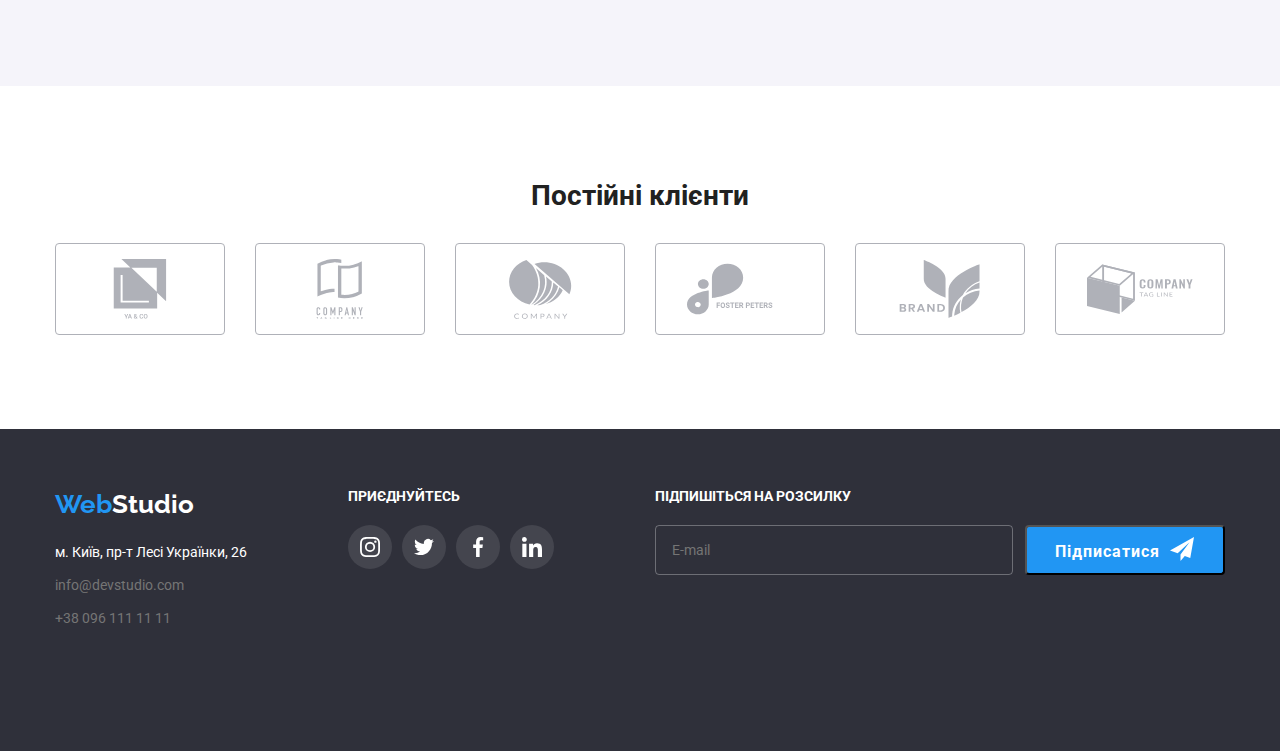
==== commit 39efd285: "Додає десктоп стилі" ====
--- a/index.html
+++ b/index.html
@@ -199,6 +199,9 @@
                 <source srcset="./images/teammember1-768.jpg 1x, ./images/teammember1-768@2x.jpg 2x" 
                   media="(max-width: 1199px)" 
                   sizes="(min-width: 768px) 354px, 50vw">
+                <source srcset="./images/teammember1.jpg" 
+                  media="(min-width: 1200px)" 
+                  sizes="(min-width: 1200px) 270px, 25vw">
                 <img
                   src="./images/teammember1-480.jpg"
                   alt="Портрет Ігора Дем'яненко"                
@@ -241,6 +244,9 @@
                 <source srcset="./images/teammember2-768.jpg 1x, ./images/teammember2-768@2x.jpg 2x" 
                   media="(max-width: 1199px)" 
                   sizes="(min-width: 768px) 354px, 50vw">
+                <source srcset="./images/teammember2.jpg" 
+                  media="(min-width: 1200px)" 
+                  sizes="(min-width: 1200px) 270px, 25vw">
                 <img
                   src="./images/teammember2-480.jpg"
                   alt="Портрет Ольги Рєпіної"
@@ -283,6 +289,9 @@
                 <source srcset="./images/teammember3-768.jpg 1x, ./images/teammember3-768@2x.jpg 2x" 
                   media="(max-width: 1199px)" 
                   sizes="(min-width: 768px) 354px, 50vw">
+                <source srcset="./images/teammember3.jpg" 
+                  media="(min-width: 1200px)" 
+                  sizes="(min-width: 1200px) 270px, 25vw">
                 <img
                   src="./images/teammember3-480.jpg"
                   alt="Портрет Миколи Тарасова"
@@ -325,6 +334,9 @@
                 <source srcset="./images/teammember4-768.jpg 1x, ./images/teammember4-768@2x.jpg 2x" 
                   media="(max-width: 1199px)" 
                   sizes="(min-width: 768px) 354px, 50vw">
+                <source srcset="./images/teammember4.jpg" 
+                  media="(min-width: 1200px)" 
+                  sizes="(min-width: 1200px) 270px, 25vw">
                 <img
                   src="./images/teammember4-480.jpg"
                   alt="Портрет Михайла Єрмакова"               
--- a/css/main.min.css
+++ b/css/main.min.css
@@ -1 +1 @@
-:root{--primary-text-color: #757575;--primary-white-color: #ffffff;--secondary-white-color: #f5f5f5;--accessary-white-color: #f5f4fa;--title-color: #212121;--primary-black-color: #000000;--alternativ-black-kolor: #212121;--active-btn-color: #188ce8;--accent-color: #2196f3;--primary-beckground-color: #2f303a;--border-color: #eeeeee;--border-header-color: #ececec;--elements-grey-color: #afb1b8;--footer-grey-color: rgba(255, 255, 255, 0.1);--timing-function: cubic-bezier(0.4, 0, 0.2, 1);--input-border-color: rgba(33, 33, 33, 0.2)}*,*::before,*::after{box-sizing:border-box}body{color:var(--primary-text-color);font-family:"Roboto",sans-serif;font-weight:400;font-size:14px;line-height:1.71}h1,h2,h3,h4,h5,h6,p,ul{margin:0;padding:0}img{display:block;max-width:100%;height:auto}.list{list-style-type:none}.link{text-decoration:none;color:inherit;transition:color 250ms var(--timing-function)}.link:hover,.link:focus{color:var(--accent-color)}.button{cursor:pointer}.section{padding-top:60px;padding-bottom:60px}.section__title{color:var(--title-color);font-weight:700;font-size:28px;line-height:1.17;margin-bottom:30px}.container{min-width:320px;margin-left:auto;margin-right:auto;padding-left:15px;padding-right:15px}.visually-hidden{position:absolute;width:1px;height:1px;overflow:hidden;border:0;padding:0;clip:rect(0 0 0 0);-webkit-clip-path:inset(50%);clip-path:inset(50%);margin:-1px;white-space:nowrap}.current::after{display:block;position:absolute;left:0px;bottom:0px;width:100%;height:4px;background-color:currentColor;border-radius:2px;content:""}.footer{background-color:var(--primary-beckground-color);padding-top:60px;padding-bottom:60px}.footer__container{text-align:center}.footer__contacts{display:inline-block;align-items:center}.footer__logo{margin-bottom:28px}.footer__item:not(:last-child){margin-bottom:12px}.footer__map{color:var(--primary-white-color)}.footer .link{font-style:normal}.footer__list{margin-bottom:60px}.footer__social{padding-top:12px;margin-bottom:60px}.footer__text{font-weight:700;font-size:14px;line-height:1.14;align-items:center;text-transform:uppercase;color:var(--primary-white-color);margin-bottom:20px}.header{border-bottom:1px solid var(--border-header-color);text-align:center}@media screen and (max-width: 479px){.header{width:100%}}.header__container{display:flex;justify-content:space-between;align-items:center}.nav{display:flex;align-items:center;justify-content:space-between;min-height:60px}.nav__list{display:none}@media screen and (min-width: 768px){.nav__list{display:flex;margin-left:auto}}.nav__list .link.current{color:var(--accent-color)}.nav__item:not(:last-child){margin-right:50px}.nav__link{display:block;position:relative;padding-top:32px;padding-bottom:32px;color:var(--title-color);font-weight:500;font-size:14px;line-height:1.14}.mobile-btn-burger{display:inline-flex;padding:0;margin:0;border:none;background-color:rgba(0,0,0,0)}@media screen and (min-width: 768px){.mobile-btn-burger{display:none}}.mobile-btn-burger:hover,.mobile-btn-burger:focus{fill:var(--accent-color)}.contacts{display:none}@media screen and (min-width: 768px){.contacts{display:flex;flex-direction:column}}.contacts__link{display:flex;align-items:center;padding-top:32px;padding-bottom:32px;font-weight:500;font-size:14px;line-height:1.14}@media screen and (min-width: 768px){.contacts__link{font-size:12px;line-height:1.16;padding-top:5px;padding-bottom:5px}}.contacts__img{display:flex;justify-content:center;width:16px;height:12px;margin-right:10px}.contacts__icon{fill:currentColor}.logo{color:var(--accent-color);font-family:"Raleway";font-weight:700;font-size:24px;line-height:1.16;text-decoration:none}@media screen and (min-width: 768px){.logo{margin-right:88px}}.logo__word{color:var(--primary-black-color)}.logo__word--white-color{color:var(--primary-white-color)}.mobile-menu{position:fixed;top:0;left:0;display:none;width:100%;height:100%;background-color:var(--primary-white-color);padding:48px 40px;z-index:1}.mobile-menu__btn-close{position:absolute;top:10px;right:15px}.mobile-menu.is-open{display:flex;flex-direction:column;justify-content:space-between}.mobile-menu__link{display:block;color:var(--primary-black-color);font-weight:500;font-size:40px;line-height:1.17;margin-bottom:32px}.mobile-menu__btn-close{display:inline-flex;padding:0;margin:0;border:none;background-color:rgba(0,0,0,0)}@media screen and (min-width: 768px){.mobile-menu__btn-close{display:none}}.mobile-menu__btn-close:hover,.mobile-menu__btn-close:focus{fill:var(--accent-color)}.mobile-contacts__item{margin-bottom:34px}.mobile-contacts__tel{color:var(--accent-color);font-weight:500;font-size:34px;line-height:1.17}.mobile-contacts__email{font-weight:500;font-size:24px;line-height:1.17}.mobail-menu__social{display:flex;align-items:center;justify-content:space-between;padding-top:32px}.mobail-menu__social-link{color:var(--accent-color);font-weight:500;font-size:18px;line-height:1.22}.mailing-form{margin-left:auto;padding-top:12px}.mailing-form__text{font-weight:700;font-size:14px;margin-bottom:20px;line-height:1.14;align-items:center;text-transform:uppercase;color:var(--primary-white-color)}.mailing-form__input{width:450px;height:50px;margin-bottom:20px;color:var(--primary-white-color);background:rgba(0,0,0,0);border:1px solid rgba(255,255,255,.3);border-radius:4px;transition:border-color 250ms var(--timing-function)}.mailing-form__input:focus{border-color:var(--primary-white-color)}.form-btn{display:flex;text-align:center;width:200px;height:50px;padding:10px 28px;margin:auto;font-family:"Roboto",sans-serif;font-weight:700;font-size:16px;line-height:1.87;letter-spacing:.06em;color:var(--primary-white-color);background-color:var(--accent-color);border-radius:4px}.form-btn__icon{margin-left:10px;fill:currentColor}.social__link{display:flex;justify-content:center;align-items:center;width:44px;height:44px;border-radius:50%;transition:background-color 250ms var(--timing-function)}.social__link:hover,.social__link:focus{background-color:var(--accent-color)}.social__icon{fill:var(--elements-grey-color);transition:fill 250ms var(--timing-function)}.social__link:hover .social__icon,.social__link:focus .social__icon{fill:var(--primary-white-color)}.social__link--bg-color{background-color:var(--footer-grey-color)}.social__icon--white-color{fill:var(--primary-white-color)}.backdrop{position:fixed;top:0;left:0;width:100%;height:100%;z-index:1;background-color:rgba(0,0,0,.2);opacity:1;transition:opacity 250ms var(--timing-function),visibility 250ms var(--timing-function)}.backdrop.is-hidden .modal{transform:translate(-50%, -50%) scale(1.2)}.modal{position:absolute;top:50%;left:50%;padding:40px;transform:translate(-50%, -50%) scale(1);width:450px;background-color:var(--primary-white-color);transition:transform 250ms var(--timing-function)}.is-hidden{opacity:0;visibility:hidden;pointer-events:none}.modal__btn{position:absolute;width:30px;height:30px;top:8px;right:8px;background:var(--primary-white-color);border:1px solid rgba(0,0,0,.1);border-radius:50%;cursor:pointer;transition:fill 250ms var(--timing-function)}.modal__icon-close{position:absolute;top:50%;left:50%;transform:translate(-50%, -50%)}.modal__btn:hover .modal__icon-close{fill:var(--accent-color)}.benefits{padding-bottom:0;margin-bottom:60px;background-color:var(--primary-white-color)}@media screen and (min-width: 768px){.benefits__list{display:flex;flex-wrap:wrap;gap:30px}}.benefits__item{min-width:450px;margin-bottom:30px}@media screen and (min-width: 768px){.benefits__item{min-width:354px;flex-basis:calc((100% - 60px)/2)}}.benefits__icon{display:flex;justify-content:center;align-items:center;width:450px;height:120px;margin-bottom:30px;background-color:var(--accessary-white-color)}@media screen and (min-width: 768px){.benefits__icon{width:354px}}.benefits__title{text-align:center;margin-bottom:10px;color:var(--title-color);font-weight:700;font-size:14px;line-height:1.14;text-transform:uppercase}@media screen and (min-width: 768px){.benefits__title{text-align:start}}.customers{text-align:center}.customers__list{display:flex;flex-wrap:wrap;justify-content:space-between;gap:30px}.customers__link{display:flex;justify-content:center;align-items:center;width:210px;height:92px;border:1px solid var(--elements-grey-color);border-radius:4px;transition:border-color 250ms var(--timing-function)}.customers__link:hover,.customers__link:focus{border-color:var(--accent-color)}.customers__icon{fill:var(--elements-grey-color);transition:fill 250ms var(--timing-function)}.customers__link:hover .customers__icon,.customers__link:focus .customers__icon{fill:var(--accent-color)}.response__text{font-family:"Roboto",sans-serif;font-style:normal;font-weight:700;font-size:20px;line-height:1.15;text-align:center;letter-spacing:.03em;color:var(--title-color);margin-bottom:10px}.response__label{display:block;font-family:"Roboto",sans-serif;font-style:normal;font-weight:400;font-size:12px;line-height:1.16;letter-spacing:.01em;margin-bottom:4px}.response__field{position:relative;display:block;margin-bottom:10px;color:var(--title-color)}.response__input{width:100%;height:40px;padding:11px 11px 11px 44px;font:inherit;border:1px solid var(--input-border-color);border-radius:4px;cursor:pointer;outline:none}.response__input:hover,.response__input:focus{border-color:var(--accent-color);transition:border-color 250ms var(--timing-function)}.response__icon{position:absolute;top:50%;left:12px;transform:translateY(-50%);fill:currentColor;pointer-events:none;transition:fill 250ms var(--timing-function)}.response__input:hover+.response__icon,.response__input:focus+.response__icon{fill:var(--accent-color)}.response__area{display:block;width:100%;height:120px;resize:none;padding:12px 16px;margin-bottom:20px;font:inherit;border:1px solid var(--input-border-color);border-radius:4px;outline:none}.response__area:hover,.response__area:focus{border-color:var(--accent-color);transition:border-color 250ms var(--timing-function)}.policy{display:flex;align-items:center;justify-content:center;gap:7px;margin-bottom:30px}.policy__text{font-size:12px;line-height:1.16}.policy__input{position:absolute;-webkit-appearance:none;-moz-appearance:none;appearance:none}.policy__input:checked~.policy__checkbox{background-image:url(../images/checkbox-checked.svg)}.policy__checkbox{display:inline-block;width:16px;height:15px;background-image:url(../images/checkbox.svg)}.policy__link{font-size:12px;line-height:1.16;color:var(--accent-color)}.response__btn{display:block;width:200px;height:50px;padding:10px 28px;margin:0 auto;font-family:"Roboto",sans-serif;font-weight:700;font-size:16px;line-height:1.87;letter-spacing:.06em;color:var(--primary-white-color);background-color:var(--accent-color);border-color:var(--accent-color);border-radius:4px;box-shadow:0px 4px 4px rgba(0,0,0,.15);transition:background-color 250ms var(--timing-function),box-shadow 250ms var(--timing-function)}.response__btn:hover{background:var(--active-btn-color);box-shadow:0px 4px 4px rgba(0,0,0,.15);border-radius:4px}.hero{padding-top:118px;padding-bottom:118px;text-align:center;background-color:var(--primary-beckground-color);background-image:linear-gradient(rgba(47, 48, 58, 0.4), rgba(47, 48, 58, 0.4)),url(../../../images/hero-bg-Img-480.jpg);background-repeat:no-repeat;background-size:cover;background-position:center}@media screen and (min-device-pixel-ratio: 2),screen and (-webkit-min-device-pixel-ratio: 2),screen and (min-resolution: 192dpi),screen and (min-resolution: 2dppx){.hero{background-image:linear-gradient(rgba(47, 48, 58, 0.4), rgba(47, 48, 58, 0.4)),url(../../../images/hero-bg-Img-480@x2.jpg)}}@media screen and (min-width: 768px){.hero{background-image:linear-gradient(rgba(47, 48, 58, 0.4), rgba(47, 48, 58, 0.4)),url(../../../images/hero-bg-Img-768.jpg)}}@media screen and (min-device-pixel-ratio: 2),screen and (-webkit-min-device-pixel-ratio: 2),screen and (min-resolution: 192dpi),screen and (min-resolution: 2dppx){.hero{background-image:linear-gradient(rgba(47, 48, 58, 0.4), rgba(47, 48, 58, 0.4)),url(../../../images/hero-bg-Img-768@x2.jpg)}}.hero__title{margin:auto;margin-bottom:30px;max-width:360px;color:var(--primary-white-color);font-weight:900;font-size:26px;line-height:1.61;letter-spacing:.06em;text-transform:uppercase}.hero__btn{padding:10px 24px;color:var(--primary-white-color);background-color:var(--accent-color);font-weight:700;font-size:16px;line-height:1.875;letter-spacing:.06em;border-color:rgba(0,0,0,0);border-radius:4px;transition:background-color 250ms var(--timing-function),box-shadow 250ms var(--timing-function)}.hero__btn:hover,.hero__btn:focus{background-color:var(--active-btn-color);box-shadow:0px 4px 4px rgba(0,0,0,.15)}.team{text-align:center;background-color:var(--accessary-white-color)}@media screen and (min-width: 768px){.team__list{display:flex;flex-wrap:wrap;gap:30px}}.team__item{margin-bottom:30px;background-color:var(--primary-white-color);box-shadow:0px 1px 3px rgba(0,0,0,.12),0px 1px 1px rgba(0,0,0,.14),0px 2px 1px rgba(0,0,0,.2);border-radius:0px 0px 4px 4px}@media screen and (min-width: 768px){.team__item{min-width:354px;flex-basis:calc((100% - 60px)/2)}}.team__img{margin:auto}.team__description{padding-top:30px;padding-bottom:24px}.team__title{margin-bottom:10px;color:var(--title-color);font-weight:500;font-size:16px;line-height:1.19}.team__text{margin-bottom:16px}.social{display:flex;justify-content:center;gap:10px}.works{display:none;background-color:var(--primary-white-color);text-align:center;padding-bottom:94px}.works__list{display:flex;justify-content:space-between}.works__item{position:relative}.works__title{display:flex;justify-content:center;align-items:center;width:100%;height:70px;color:var(--primary-white-color);background-color:rgba(47,48,58,.8);font-weight:700;font-size:14px;line-height:1.14;letter-spacing:.03em;text-transform:uppercase;position:absolute;bottom:0}.works__img{width:370px}.filter{display:flex;justify-content:start;flex-wrap:wrap;-moz-column-gap:8px;column-gap:8px;row-gap:15px;margin-bottom:46px}.filter__item:not(:last-child){margin-right:8px}.filter__btn{padding:6px 22px;color:var(--title-color);background-color:var(--accessary-white-color);font-family:inherit;font-weight:500;font-size:16px;line-height:1.6;border:1px rgba(0,0,0,0);border-radius:4px;transition:color 250ms var(--timing-function),box-shadow 250ms var(--timing-function),background-color 250ms var(--timing-function)}.filter__btn:hover,.filter__btn:focus{color:var(--primary-white-color);background-color:var(--accent-color);box-shadow:0px 3px 1px rgba(0,0,0,.1),0px 1px 2px rgba(0,0,0,.08),0px 2px 2px rgba(0,0,0,.12)}.projects{display:flex;flex-wrap:wrap}.projects__item{width:calc((100% - 60px)/3)}.projects__item:not(:nth-child(3n)){margin-right:30px}.projects__item:not(:nth-last-child(-n+3)){margin-bottom:30px}.projects__title{margin-bottom:4px;color:var(--title-color);font-weight:700;font-size:18px;line-height:2}.projects__link{display:inline-block;text-decoration:none;color:inherit;transition:box-shadow 250ms var(--timing-function)}.projects__link:hover{box-shadow:0px 1px 1px rgba(0,0,0,.12),0px 4px 4px rgba(0,0,0,.06),1px 4px 6px rgba(0,0,0,.16)}.projects__overlay{position:relative;width:100%;height:100%;overflow:hidden}.projects__img{width:370px}.projects__description{position:absolute;top:0;left:0;width:100%;height:100%;transform:translateY(101%);font-weight:400;font-size:18px;line-height:1.56;letter-spacing:.03em;padding:63px 24px;color:var(--primary-white-color);background-color:rgba(33,150,243,.9);transition:transform 250ms var(--timing-function)}.projects__link:hover .projects__description{transform:translateY(0)}.projects__meta{padding:20px 24px;border-right:1px solid var(--border-color);border-bottom:1px solid var(--border-color);border-left:1px solid var(--border-color)}/*# sourceMappingURL=main.min.css.map */+:root{--primary-text-color: #757575;--primary-white-color: #ffffff;--secondary-white-color: #f5f5f5;--accessary-white-color: #f5f4fa;--title-color: #212121;--primary-black-color: #000000;--alternativ-black-kolor: #212121;--active-btn-color: #188ce8;--accent-color: #2196f3;--primary-beckground-color: #2f303a;--border-color: #eeeeee;--border-header-color: #ececec;--elements-grey-color: #afb1b8;--footer-grey-color: rgba(255, 255, 255, 0.1);--timing-function: cubic-bezier(0.4, 0, 0.2, 1);--input-border-color: rgba(33, 33, 33, 0.2)}*,*::before,*::after{box-sizing:border-box}body{color:var(--primary-text-color);font-family:"Roboto",sans-serif;font-weight:400;font-size:14px;line-height:1.71}h1,h2,h3,h4,h5,h6,p,ul{margin:0;padding:0}img{display:block;max-width:100%;height:auto}.list{list-style-type:none}.link{text-decoration:none;color:inherit;transition:color 250ms var(--timing-function)}.link:hover,.link:focus{color:var(--accent-color)}.button{cursor:pointer}.section{padding-top:60px;padding-bottom:60px}.section__title{color:var(--title-color);font-weight:700;font-size:28px;line-height:1.17;margin-bottom:30px}.container{min-width:320px;margin-left:auto;margin-right:auto;padding-left:15px;padding-right:15px}@media screen and (min-width: 1200px){.container{max-width:1200px}}.visually-hidden{position:absolute;width:1px;height:1px;overflow:hidden;border:0;padding:0;clip:rect(0 0 0 0);-webkit-clip-path:inset(50%);clip-path:inset(50%);margin:-1px;white-space:nowrap}.current::after{display:block;position:absolute;left:0px;bottom:0px;width:100%;height:4px;background-color:currentColor;border-radius:2px;content:""}.footer{background-color:var(--primary-beckground-color);padding-top:60px;padding-bottom:60px}.footer__container{text-align:center}@media screen and (min-width: 768px){.footer__container{display:flex;flex-wrap:wrap;justify-content:center}}@media screen and (min-width: 1200px){.footer__container{justify-content:space-between;gap:70px;flex-wrap:nowrap}}@media screen and (min-width: 1200px){.footer__container{text-align:start}}.footer__contacts{display:inline-block;align-items:center}@media screen and (min-width: 768px){.footer__contacts{margin-right:165px}}@media screen and (min-width: 1200px){.footer__contacts{margin-right:0}}.footer__logo{margin-bottom:28px}@media screen and (min-width: 768px){.footer__logo .logo{margin-right:0}}@media screen and (min-width: 1200px){.footer__logo{margin-bottom:20px}}.footer__item:not(:last-child){margin-bottom:12px}@media screen and (min-width: 1200px){.footer__item:not(:last-child){margin-bottom:9px}}.footer__map{color:var(--primary-white-color)}.footer .link{font-style:normal}.footer__list{margin-bottom:60px}.footer__social{padding-top:12px;margin-bottom:60px}@media screen and (min-width: 768px){.footer__social{padding-top:0}}.footer__text{font-weight:700;font-size:14px;line-height:1.14;align-items:center;text-transform:uppercase;color:var(--primary-white-color);margin-bottom:20px}.header{border-bottom:1px solid var(--border-header-color);text-align:center}@media screen and (min-width: 768px){.header__container{display:flex;justify-content:space-between;align-items:center}}.nav{display:flex;align-items:center;justify-content:space-between;min-height:60px}.nav__list{display:none}@media screen and (min-width: 768px){.nav__list{display:flex;margin-left:auto}}.nav__list .link.current{color:var(--accent-color)}.nav__item:not(:last-child){margin-right:50px}.nav__link{display:block;position:relative;padding-top:32px;padding-bottom:32px;color:var(--title-color);font-weight:500;font-size:14px;line-height:1.14}.mobile-btn-burger{display:inline-flex;padding:0;margin:0;border:none;background-color:rgba(0,0,0,0)}@media screen and (min-width: 768px){.mobile-btn-burger{display:none}}.mobile-btn-burger:hover,.mobile-btn-burger:focus{fill:var(--accent-color)}.contacts{display:none}@media screen and (min-width: 768px){.contacts{display:flex;flex-direction:column}}@media screen and (min-width: 1200px){.contacts{flex-direction:row}}@media screen and (min-width: 1200px){.contacts__item:not(:last-child){margin-right:50px}}.contacts__link{display:flex;align-items:center;padding-top:32px;padding-bottom:32px;font-weight:500;font-size:14px;line-height:1.14}@media screen and (min-width: 768px){.contacts__link{font-size:12px;line-height:1.16;padding-top:5px;padding-bottom:5px}}.contacts__img{display:flex;justify-content:center;width:16px;height:12px;margin-right:10px}.contacts__icon{fill:currentColor}.logo{color:var(--accent-color);font-family:"Raleway";font-weight:700;font-size:24px;line-height:1.16;text-decoration:none}@media screen and (min-width: 768px){.logo{margin-right:88px}}@media screen and (min-width: 1200px){.logo{margin-right:93px;font-size:26px;line-height:1.19}}.logo__word{color:var(--primary-black-color)}.logo__word--white-color{color:var(--primary-white-color)}.mobile-menu{position:fixed;top:0;left:0;display:none;width:100%;height:100%;background-color:var(--primary-white-color);padding:48px 40px;z-index:1}.mobile-menu__btn-close{position:absolute;top:10px;right:15px}.mobile-menu.is-open{display:flex;flex-direction:column;justify-content:space-between}.mobile-menu__link{display:block;color:var(--primary-black-color);font-weight:500;font-size:40px;line-height:1.17;margin-bottom:32px}.mobile-menu__btn-close{display:inline-flex;padding:0;margin:0;border:none;background-color:rgba(0,0,0,0)}@media screen and (min-width: 768px){.mobile-menu__btn-close{display:none}}.mobile-menu__btn-close:hover,.mobile-menu__btn-close:focus{fill:var(--accent-color)}.mobile-contacts__item{margin-bottom:34px}.mobile-contacts__tel{color:var(--accent-color);font-weight:500;font-size:34px;line-height:1.17}.mobile-contacts__email{font-weight:500;font-size:24px;line-height:1.17}.mobail-menu__social{display:flex;align-items:center;justify-content:space-between;padding-top:32px}.mobail-menu__social-link{color:var(--accent-color);font-weight:500;font-size:18px;line-height:1.22}.mailing-form{margin-left:auto;padding-top:12px}@media screen and (min-width: 768px){.mailing-form{margin:0;padding:0}}.mailing-form__text{font-weight:700;font-size:14px;margin-bottom:20px;line-height:1.14;align-items:center;text-transform:uppercase;color:var(--primary-white-color)}@media screen and (min-width: 1200px){.mailing-form__field{display:flex;position:relative}}.mailing-form__input{width:450px;height:50px;margin-bottom:20px;color:var(--primary-white-color);background:rgba(0,0,0,0);border:1px solid rgba(255,255,255,.3);border-radius:4px;transition:border-color 250ms var(--timing-function)}.mailing-form__input:focus{border-color:var(--primary-white-color)}@media screen and (min-width: 1200px){.mailing-form__input{width:358px;padding-left:16px;margin-right:12px}}.form-btn{display:flex;text-align:center;width:200px;height:50px;padding:10px 28px;margin:auto;font-family:"Roboto",sans-serif;font-weight:700;font-size:16px;line-height:1.87;letter-spacing:.06em;color:var(--primary-white-color);background-color:var(--accent-color);border-radius:4px}@media screen and (min-width: 1200px){.form-btn{margin:0}}.form-btn__icon{margin-left:10px;fill:currentColor}.social__link{display:flex;justify-content:center;align-items:center;width:44px;height:44px;border-radius:50%;transition:background-color 250ms var(--timing-function)}.social__link:hover,.social__link:focus{background-color:var(--accent-color)}.social__icon{fill:var(--elements-grey-color);transition:fill 250ms var(--timing-function)}.social__link:hover .social__icon,.social__link:focus .social__icon{fill:var(--primary-white-color)}.social__link--bg-color{background-color:var(--footer-grey-color)}.social__icon--white-color{fill:var(--primary-white-color)}.backdrop{position:fixed;top:0;left:0;width:100%;height:100%;z-index:1;background-color:rgba(0,0,0,.2);opacity:1;transition:opacity 250ms var(--timing-function),visibility 250ms var(--timing-function)}.backdrop.is-hidden .modal{transform:translate(-50%, -50%) scale(1.2)}.modal{position:absolute;top:50%;left:50%;padding:40px;transform:translate(-50%, -50%) scale(1);width:450px;background-color:var(--primary-white-color);transition:transform 250ms var(--timing-function)}.is-hidden{opacity:0;visibility:hidden;pointer-events:none}.modal__btn{position:absolute;width:30px;height:30px;top:8px;right:8px;background:var(--primary-white-color);border:1px solid rgba(0,0,0,.1);border-radius:50%;cursor:pointer;transition:fill 250ms var(--timing-function)}.modal__icon-close{position:absolute;top:50%;left:50%;transform:translate(-50%, -50%)}.modal__btn:hover .modal__icon-close{fill:var(--accent-color)}.benefits{padding-bottom:0;margin-bottom:60px;background-color:var(--primary-white-color)}@media screen and (min-width: 768px){.benefits__list{display:flex;flex-wrap:wrap;gap:30px}}@media screen and (min-width: 1200px){.benefits__list{flex-wrap:nowrap}}.benefits__item{max-width:450px;margin-bottom:30px;margin-left:auto;margin-right:auto}@media screen and (min-width: 768px){.benefits__item{min-width:354px;flex-basis:calc((100% - 60px)/2)}}@media screen and (min-width: 1200px){.benefits__item{min-width:270px}}.benefits__icon{display:flex;justify-content:center;align-items:center;width:450px;height:120px;margin-bottom:30px;background-color:var(--accessary-white-color)}@media screen and (min-width: 768px){.benefits__icon{width:354px}}@media screen and (min-width: 1200px){.benefits__icon{width:270px;margin-bottom:30px}}.benefits__title{text-align:center;margin-bottom:10px;color:var(--title-color);font-weight:700;font-size:14px;line-height:1.14;text-transform:uppercase}@media screen and (min-width: 768px){.benefits__title{text-align:start}}.customers{text-align:center}@media screen and (min-width: 1200px){.customers{padding-top:94px;padding-bottom:94px}}.customers__list{display:flex;flex-wrap:wrap;justify-content:space-around;gap:30px}.customers__link{display:flex;justify-content:center;align-items:center;width:210px;height:92px;border:1px solid var(--elements-grey-color);border-radius:4px;transition:border-color 250ms var(--timing-function)}@media screen and (min-width: 1200px){.customers__link{width:170px}}.customers__link:hover,.customers__link:focus{border-color:var(--accent-color)}.customers__icon{fill:var(--elements-grey-color);transition:fill 250ms var(--timing-function)}.customers__link:hover .customers__icon,.customers__link:focus .customers__icon{fill:var(--accent-color)}.response__text{font-family:"Roboto",sans-serif;font-style:normal;font-weight:700;font-size:20px;line-height:1.15;text-align:center;letter-spacing:.03em;color:var(--title-color);margin-bottom:10px}.response__label{display:block;font-family:"Roboto",sans-serif;font-style:normal;font-weight:400;font-size:12px;line-height:1.16;letter-spacing:.01em;margin-bottom:4px}.response__field{position:relative;display:block;margin-bottom:10px;color:var(--title-color)}.response__input{width:100%;height:40px;padding:11px 11px 11px 44px;font:inherit;border:1px solid var(--input-border-color);border-radius:4px;cursor:pointer;outline:none}.response__input:hover,.response__input:focus{border-color:var(--accent-color);transition:border-color 250ms var(--timing-function)}.response__icon{position:absolute;top:50%;left:12px;transform:translateY(-50%);fill:currentColor;pointer-events:none;transition:fill 250ms var(--timing-function)}.response__input:hover+.response__icon,.response__input:focus+.response__icon{fill:var(--accent-color)}.response__area{display:block;width:100%;height:120px;resize:none;padding:12px 16px;margin-bottom:20px;font:inherit;border:1px solid var(--input-border-color);border-radius:4px;outline:none}.response__area:hover,.response__area:focus{border-color:var(--accent-color);transition:border-color 250ms var(--timing-function)}.policy{display:flex;align-items:center;justify-content:center;gap:7px;margin-bottom:30px}.policy__text{font-size:12px;line-height:1.16}.policy__input{position:absolute;-webkit-appearance:none;-moz-appearance:none;appearance:none}.policy__input:checked~.policy__checkbox{background-image:url(../images/checkbox-checked.svg)}.policy__checkbox{display:inline-block;width:16px;height:15px;background-image:url(../images/checkbox.svg)}.policy__link{font-size:12px;line-height:1.16;color:var(--accent-color)}.response__btn{display:block;width:200px;height:50px;padding:10px 28px;margin:0 auto;font-family:"Roboto",sans-serif;font-weight:700;font-size:16px;line-height:1.87;letter-spacing:.06em;color:var(--primary-white-color);background-color:var(--accent-color);border-color:var(--accent-color);border-radius:4px;box-shadow:0px 4px 4px rgba(0,0,0,.15);transition:background-color 250ms var(--timing-function),box-shadow 250ms var(--timing-function)}.response__btn:hover{background:var(--active-btn-color);box-shadow:0px 4px 4px rgba(0,0,0,.15);border-radius:4px}.hero{padding-top:118px;padding-bottom:118px;text-align:center;background-color:var(--primary-beckground-color);background-image:linear-gradient(rgba(47, 48, 58, 0.4), rgba(47, 48, 58, 0.4)),url(../../../images/hero-bg-Img-480.jpg);background-repeat:no-repeat;background-size:cover;background-position:center}@media screen and (min-device-pixel-ratio: 2),screen and (-webkit-min-device-pixel-ratio: 2),screen and (min-resolution: 192dpi),screen and (min-resolution: 2dppx){.hero{background-image:linear-gradient(rgba(47, 48, 58, 0.4), rgba(47, 48, 58, 0.4)),url(../../../images/hero-bg-Img-480@x2.jpg)}}@media screen and (min-width: 768px){.hero{background-image:linear-gradient(rgba(47, 48, 58, 0.4), rgba(47, 48, 58, 0.4)),url(../../../images/hero-bg-Img-768.jpg)}}@media screen and (min-device-pixel-ratio: 2),screen and (-webkit-min-device-pixel-ratio: 2),screen and (min-resolution: 192dpi),screen and (min-resolution: 2dppx){.hero{background-image:linear-gradient(rgba(47, 48, 58, 0.4), rgba(47, 48, 58, 0.4)),url(../../../images/hero-bg-Img-768@x2.jpg)}}@media screen and (min-width: 1200px){.hero{padding-top:200px;padding-bottom:200px;background-image:linear-gradient(rgba(47, 48, 58, 0.4), rgba(47, 48, 58, 0.4)),url(../images/hero-bg-Img.jpg)}}.hero__title{margin:auto;margin-bottom:30px;max-width:360px;color:var(--primary-white-color);font-weight:900;font-size:26px;line-height:1.61;letter-spacing:.06em;text-transform:uppercase}.hero__btn{padding:10px 24px;color:var(--primary-white-color);background-color:var(--accent-color);font-weight:700;font-size:16px;line-height:1.875;letter-spacing:.06em;border-color:rgba(0,0,0,0);border-radius:4px;transition:background-color 250ms var(--timing-function),box-shadow 250ms var(--timing-function)}.hero__btn:hover,.hero__btn:focus{background-color:var(--active-btn-color);box-shadow:0px 4px 4px rgba(0,0,0,.15)}.team{text-align:center;background-color:var(--accessary-white-color)}@media screen and (min-width: 768px){.team__list{display:flex;flex-wrap:wrap;gap:30px}}@media screen and (min-width: 1200px){.team__list{justify-content:space-between}}.team__item{max-width:480px;margin-left:auto;margin-right:auto;margin-bottom:30px;background-color:var(--primary-white-color);box-shadow:0px 1px 3px rgba(0,0,0,.12),0px 1px 1px rgba(0,0,0,.14),0px 2px 1px rgba(0,0,0,.2);border-radius:0px 0px 4px 4px}@media screen and (min-width: 768px){.team__item{max-width:354px;flex-basis:calc((100% - 60px)/2)}}@media screen and (min-width: 1200px){.team__item{max-width:270px}}.team__img{margin:auto}.team__description{padding-top:30px;padding-bottom:24px}.team__title{margin-bottom:10px;color:var(--title-color);font-weight:500;font-size:16px;line-height:1.19}.team__text{margin-bottom:16px}.social{display:flex;justify-content:center;gap:10px}.works{display:none;background-color:var(--primary-white-color);text-align:center;padding-bottom:94px}.works__list{display:flex;justify-content:space-between}.works__item{position:relative}.works__title{display:flex;justify-content:center;align-items:center;width:100%;height:70px;color:var(--primary-white-color);background-color:rgba(47,48,58,.8);font-weight:700;font-size:14px;line-height:1.14;letter-spacing:.03em;text-transform:uppercase;position:absolute;bottom:0}.works__img{width:370px}.filter{display:flex;justify-content:start;flex-wrap:wrap;-moz-column-gap:8px;column-gap:8px;row-gap:15px;margin-bottom:46px}.filter__item:not(:last-child){margin-right:8px}.filter__btn{padding:6px 22px;color:var(--title-color);background-color:var(--accessary-white-color);font-family:inherit;font-weight:500;font-size:16px;line-height:1.6;border:1px rgba(0,0,0,0);border-radius:4px;transition:color 250ms var(--timing-function),box-shadow 250ms var(--timing-function),background-color 250ms var(--timing-function)}.filter__btn:hover,.filter__btn:focus{color:var(--primary-white-color);background-color:var(--accent-color);box-shadow:0px 3px 1px rgba(0,0,0,.1),0px 1px 2px rgba(0,0,0,.08),0px 2px 2px rgba(0,0,0,.12)}.projects{display:flex;flex-wrap:wrap}.projects__item{width:calc((100% - 60px)/3)}.projects__item:not(:nth-child(3n)){margin-right:30px}.projects__item:not(:nth-last-child(-n+3)){margin-bottom:30px}.projects__title{margin-bottom:4px;color:var(--title-color);font-weight:700;font-size:18px;line-height:2}.projects__link{display:inline-block;text-decoration:none;color:inherit;transition:box-shadow 250ms var(--timing-function)}.projects__link:hover{box-shadow:0px 1px 1px rgba(0,0,0,.12),0px 4px 4px rgba(0,0,0,.06),1px 4px 6px rgba(0,0,0,.16)}.projects__overlay{position:relative;width:100%;height:100%;overflow:hidden}.projects__img{width:370px}.projects__description{position:absolute;top:0;left:0;width:100%;height:100%;transform:translateY(101%);font-weight:400;font-size:18px;line-height:1.56;letter-spacing:.03em;padding:63px 24px;color:var(--primary-white-color);background-color:rgba(33,150,243,.9);transition:transform 250ms var(--timing-function)}.projects__link:hover .projects__description{transform:translateY(0)}.projects__meta{padding:20px 24px;border-right:1px solid var(--border-color);border-bottom:1px solid var(--border-color);border-left:1px solid var(--border-color)}/*# sourceMappingURL=main.min.css.map */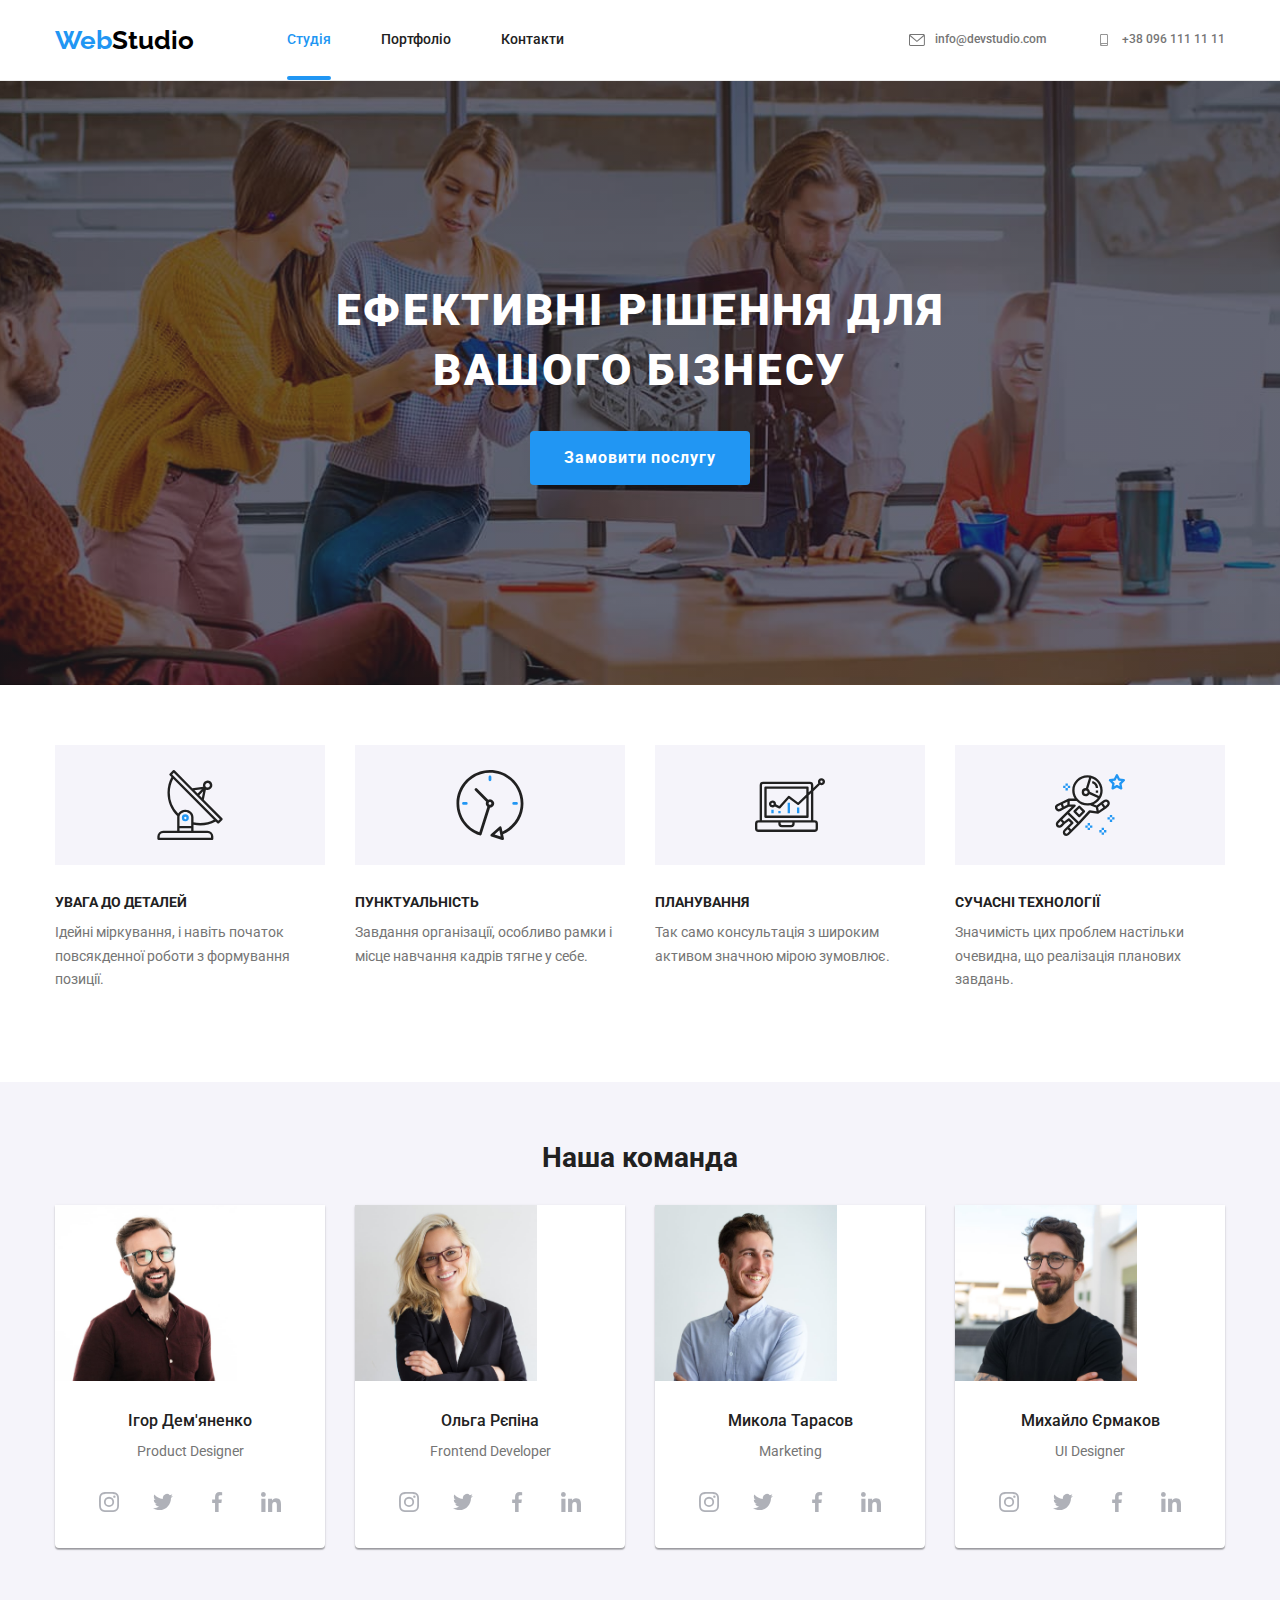
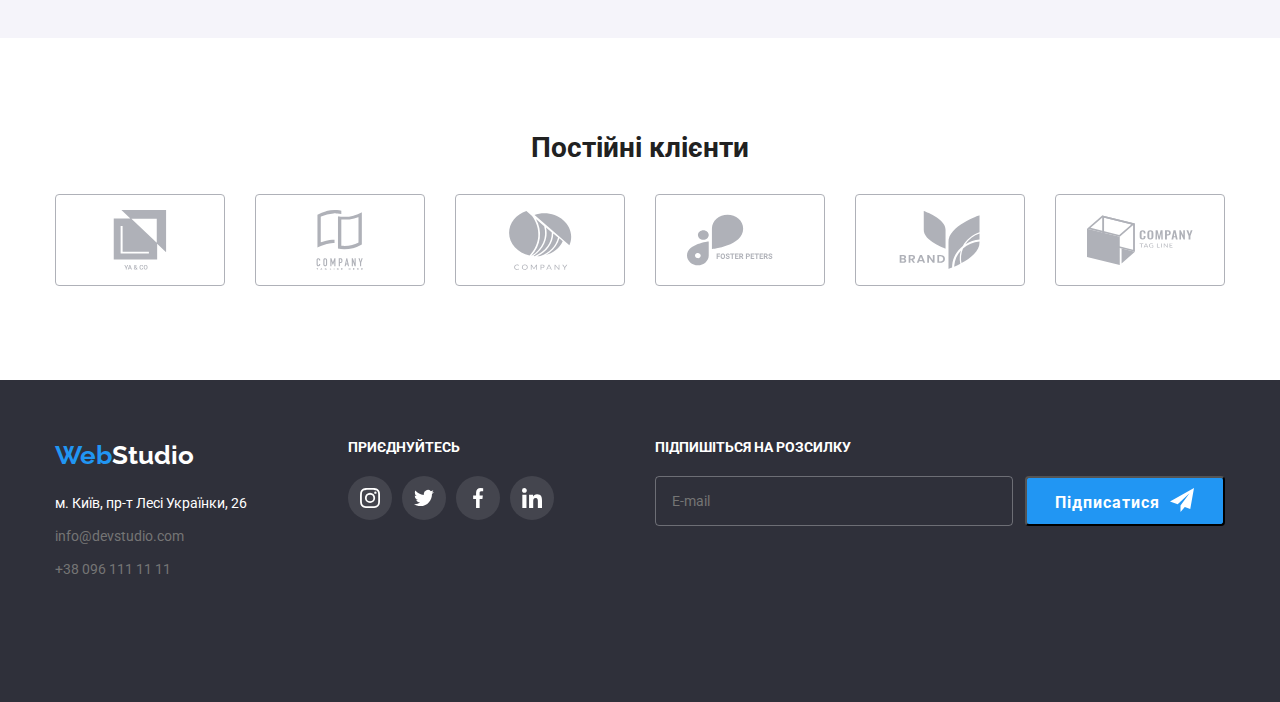
==== commit 8f18f72c: "Виправляє помилки після валідатора" ====
--- a/index.html
+++ b/index.html
@@ -193,13 +193,13 @@
           <ul class="team__list list">
             <li class="team__item">
               <picture class="team__img">
-                <source srcset="./images/teammember1-480.jpg 1x, ./images/teammember1-480@2x.jpg 2x" 
+                <source srcset="./images/teammember1-480.jpg 450w, ./images/teammember1-480@2x.jpg 900w" 
                   media="(max-width: 767px)" 
                   sizes="(min-width: 480px) 450px, 100vw">
-                <source srcset="./images/teammember1-768.jpg 1x, ./images/teammember1-768@2x.jpg 2x" 
+                <source srcset="./images/teammember1-768.jpg 354w, ./images/teammember1-768@2x.jpg 708w" 
                   media="(max-width: 1199px)" 
                   sizes="(min-width: 768px) 354px, 50vw">
-                <source srcset="./images/teammember1.jpg" 
+                <source srcset="./images/teammember1.jpg 1200w, ./images/teammember1@2x.jpg 2400w" 
                   media="(min-width: 1200px)" 
                   sizes="(min-width: 1200px) 270px, 25vw">
                 <img
@@ -238,13 +238,13 @@
             </li>
             <li class="team__item">
               <picture class="team__img">
-                <source srcset="./images/teammember2-480.jpg 1x, ./images/teammember2-480@2x.jpg 2x" 
+                <source srcset="./images/teammember2-480.jpg 450w, ./images/teammember2-480@2x.jpg 900w" 
                   media="(max-width: 767px)" 
                   sizes="(min-width: 480px) 450px, 100vw">
-                <source srcset="./images/teammember2-768.jpg 1x, ./images/teammember2-768@2x.jpg 2x" 
+                <source srcset="./images/teammember2-768.jpg 354w, ./images/teammember2-768@2x.jpg 708w" 
                   media="(max-width: 1199px)" 
                   sizes="(min-width: 768px) 354px, 50vw">
-                <source srcset="./images/teammember2.jpg" 
+                <source srcset="./images/teammember2.jpg 1200w, ./images/teammember2@2x.jpg 2400w" 
                   media="(min-width: 1200px)" 
                   sizes="(min-width: 1200px) 270px, 25vw">
                 <img
@@ -283,13 +283,13 @@
             </li>
             <li class="team__item">
               <picture class="team__img">
-                <source srcset="./images/teammember3-480.jpg 1x, ./images/teammember3-480@2x.jpg 2x" 
+                <source srcset="./images/teammember3-480.jpg 450w, ./images/teammember3-480@2x.jpg 900w" 
                   media="(max-width: 767px)" 
                   sizes="(min-width: 480px) 450px, 100vw">
-                <source srcset="./images/teammember3-768.jpg 1x, ./images/teammember3-768@2x.jpg 2x" 
+                <source srcset="./images/teammember3-768.jpg 354w, ./images/teammember3-768@2x.jpg 708w" 
                   media="(max-width: 1199px)" 
                   sizes="(min-width: 768px) 354px, 50vw">
-                <source srcset="./images/teammember3.jpg" 
+                <source srcset="./images/teammember3.jpg 1200w, ./images/teammember3@2x.jpg 2400w" 
                   media="(min-width: 1200px)" 
                   sizes="(min-width: 1200px) 270px, 25vw">
                 <img
@@ -328,13 +328,13 @@
             </li>
             <li class="team__item">
               <picture class="team__img">
-                <source srcset="./images/teammember4-480.jpg 1x, ./images/teammember4-480@2x.jpg 2x" 
+                <source srcset="./images/teammember4-480.jpg 450w, ./images/teammember4-480@2x.jpg 900w" 
                   media="(max-width: 767px)" 
                   sizes="(min-width: 480px) 450px, 100vw">
-                <source srcset="./images/teammember4-768.jpg 1x, ./images/teammember4-768@2x.jpg 2x" 
+                <source srcset="./images/teammember4-768.jpg 354w, ./images/teammember4-768@2x.jpg 708w" 
                   media="(max-width: 1199px)" 
                   sizes="(min-width: 768px) 354px, 50vw">
-                <source srcset="./images/teammember4.jpg" 
+                <source srcset="./images/teammember4.jpg 1200w, ./images/teammember1@4x.jpg 2400w" 
                   media="(min-width: 1200px)" 
                   sizes="(min-width: 1200px) 270px, 25vw">
                 <img
@@ -570,17 +570,16 @@
         class="mobile-menu__btn-close js-close-menu"
         type="button"
         aria-expanded="false"
-        aria-controls="mobile-btn"
-      >
+        >
           <svg
           width="40px"
           height="40px"
           aria-label="Перемикач мобільного меню"
-        >
+          >
            <use
             class="mobile-btn-close__icon"
             href="./images/icons.svg#icon-header-close_40px"
-          ></use>
+            ></use>
           </svg>
         </button>
 
--- a/css/main.min.css
+++ b/css/main.min.css
@@ -1 +1 @@
-:root{--primary-text-color: #757575;--primary-white-color: #ffffff;--secondary-white-color: #f5f5f5;--accessary-white-color: #f5f4fa;--title-color: #212121;--primary-black-color: #000000;--alternativ-black-kolor: #212121;--active-btn-color: #188ce8;--accent-color: #2196f3;--primary-beckground-color: #2f303a;--border-color: #eeeeee;--border-header-color: #ececec;--elements-grey-color: #afb1b8;--footer-grey-color: rgba(255, 255, 255, 0.1);--timing-function: cubic-bezier(0.4, 0, 0.2, 1);--input-border-color: rgba(33, 33, 33, 0.2)}*,*::before,*::after{box-sizing:border-box}body{color:var(--primary-text-color);font-family:"Roboto",sans-serif;font-weight:400;font-size:14px;line-height:1.71}h1,h2,h3,h4,h5,h6,p,ul{margin:0;padding:0}img{display:block;max-width:100%;height:auto}.list{list-style-type:none}.link{text-decoration:none;color:inherit;transition:color 250ms var(--timing-function)}.link:hover,.link:focus{color:var(--accent-color)}.button{cursor:pointer}.section{padding-top:60px;padding-bottom:60px}.section__title{color:var(--title-color);font-weight:700;font-size:28px;line-height:1.17;margin-bottom:30px}.container{min-width:320px;margin-left:auto;margin-right:auto;padding-left:15px;padding-right:15px}@media screen and (min-width: 1200px){.container{max-width:1200px}}.visually-hidden{position:absolute;width:1px;height:1px;overflow:hidden;border:0;padding:0;clip:rect(0 0 0 0);-webkit-clip-path:inset(50%);clip-path:inset(50%);margin:-1px;white-space:nowrap}.current::after{display:block;position:absolute;left:0px;bottom:0px;width:100%;height:4px;background-color:currentColor;border-radius:2px;content:""}.footer{background-color:var(--primary-beckground-color);padding-top:60px;padding-bottom:60px}.footer__container{text-align:center}@media screen and (min-width: 768px){.footer__container{display:flex;flex-wrap:wrap;justify-content:center}}@media screen and (min-width: 1200px){.footer__container{justify-content:space-between;gap:70px;flex-wrap:nowrap}}@media screen and (min-width: 1200px){.footer__container{text-align:start}}.footer__contacts{display:inline-block;align-items:center}@media screen and (min-width: 768px){.footer__contacts{margin-right:165px}}@media screen and (min-width: 1200px){.footer__contacts{margin-right:0}}.footer__logo{margin-bottom:28px}@media screen and (min-width: 768px){.footer__logo .logo{margin-right:0}}@media screen and (min-width: 1200px){.footer__logo{margin-bottom:20px}}.footer__item:not(:last-child){margin-bottom:12px}@media screen and (min-width: 1200px){.footer__item:not(:last-child){margin-bottom:9px}}.footer__map{color:var(--primary-white-color)}.footer .link{font-style:normal}.footer__list{margin-bottom:60px}.footer__social{padding-top:12px;margin-bottom:60px}@media screen and (min-width: 768px){.footer__social{padding-top:0}}.footer__text{font-weight:700;font-size:14px;line-height:1.14;align-items:center;text-transform:uppercase;color:var(--primary-white-color);margin-bottom:20px}.header{border-bottom:1px solid var(--border-header-color);text-align:center}@media screen and (min-width: 768px){.header__container{display:flex;justify-content:space-between;align-items:center}}.nav{display:flex;align-items:center;justify-content:space-between;min-height:60px}.nav__list{display:none}@media screen and (min-width: 768px){.nav__list{display:flex;margin-left:auto}}.nav__list .link.current{color:var(--accent-color)}.nav__item:not(:last-child){margin-right:50px}.nav__link{display:block;position:relative;padding-top:32px;padding-bottom:32px;color:var(--title-color);font-weight:500;font-size:14px;line-height:1.14}.mobile-btn-burger{display:inline-flex;padding:0;margin:0;border:none;background-color:rgba(0,0,0,0)}@media screen and (min-width: 768px){.mobile-btn-burger{display:none}}.mobile-btn-burger:hover,.mobile-btn-burger:focus{fill:var(--accent-color)}.contacts{display:none}@media screen and (min-width: 768px){.contacts{display:flex;flex-direction:column}}@media screen and (min-width: 1200px){.contacts{flex-direction:row}}@media screen and (min-width: 1200px){.contacts__item:not(:last-child){margin-right:50px}}.contacts__link{display:flex;align-items:center;padding-top:32px;padding-bottom:32px;font-weight:500;font-size:14px;line-height:1.14}@media screen and (min-width: 768px){.contacts__link{font-size:12px;line-height:1.16;padding-top:5px;padding-bottom:5px}}.contacts__img{display:flex;justify-content:center;width:16px;height:12px;margin-right:10px}.contacts__icon{fill:currentColor}.logo{color:var(--accent-color);font-family:"Raleway";font-weight:700;font-size:24px;line-height:1.16;text-decoration:none}@media screen and (min-width: 768px){.logo{margin-right:88px}}@media screen and (min-width: 1200px){.logo{margin-right:93px;font-size:26px;line-height:1.19}}.logo__word{color:var(--primary-black-color)}.logo__word--white-color{color:var(--primary-white-color)}.mobile-menu{position:fixed;top:0;left:0;display:none;width:100%;height:100%;background-color:var(--primary-white-color);padding:48px 40px;z-index:1}.mobile-menu__btn-close{position:absolute;top:10px;right:15px}.mobile-menu.is-open{display:flex;flex-direction:column;justify-content:space-between}.mobile-menu__link{display:block;color:var(--primary-black-color);font-weight:500;font-size:40px;line-height:1.17;margin-bottom:32px}.mobile-menu__btn-close{display:inline-flex;padding:0;margin:0;border:none;background-color:rgba(0,0,0,0)}@media screen and (min-width: 768px){.mobile-menu__btn-close{display:none}}.mobile-menu__btn-close:hover,.mobile-menu__btn-close:focus{fill:var(--accent-color)}.mobile-contacts__item{margin-bottom:34px}.mobile-contacts__tel{color:var(--accent-color);font-weight:500;font-size:34px;line-height:1.17}.mobile-contacts__email{font-weight:500;font-size:24px;line-height:1.17}.mobail-menu__social{display:flex;align-items:center;justify-content:space-between;padding-top:32px}.mobail-menu__social-link{color:var(--accent-color);font-weight:500;font-size:18px;line-height:1.22}.mailing-form{margin-left:auto;padding-top:12px}@media screen and (min-width: 768px){.mailing-form{margin:0;padding:0}}.mailing-form__text{font-weight:700;font-size:14px;margin-bottom:20px;line-height:1.14;align-items:center;text-transform:uppercase;color:var(--primary-white-color)}@media screen and (min-width: 1200px){.mailing-form__field{display:flex;position:relative}}.mailing-form__input{width:450px;height:50px;margin-bottom:20px;color:var(--primary-white-color);background:rgba(0,0,0,0);border:1px solid rgba(255,255,255,.3);border-radius:4px;transition:border-color 250ms var(--timing-function)}.mailing-form__input:focus{border-color:var(--primary-white-color)}@media screen and (min-width: 1200px){.mailing-form__input{width:358px;padding-left:16px;margin-right:12px}}.form-btn{display:flex;text-align:center;width:200px;height:50px;padding:10px 28px;margin:auto;font-family:"Roboto",sans-serif;font-weight:700;font-size:16px;line-height:1.87;letter-spacing:.06em;color:var(--primary-white-color);background-color:var(--accent-color);border-radius:4px}@media screen and (min-width: 1200px){.form-btn{margin:0}}.form-btn__icon{margin-left:10px;fill:currentColor}.social__link{display:flex;justify-content:center;align-items:center;width:44px;height:44px;border-radius:50%;transition:background-color 250ms var(--timing-function)}.social__link:hover,.social__link:focus{background-color:var(--accent-color)}.social__icon{fill:var(--elements-grey-color);transition:fill 250ms var(--timing-function)}.social__link:hover .social__icon,.social__link:focus .social__icon{fill:var(--primary-white-color)}.social__link--bg-color{background-color:var(--footer-grey-color)}.social__icon--white-color{fill:var(--primary-white-color)}.backdrop{position:fixed;top:0;left:0;width:100%;height:100%;z-index:1;background-color:rgba(0,0,0,.2);opacity:1;transition:opacity 250ms var(--timing-function),visibility 250ms var(--timing-function)}.backdrop.is-hidden .modal{transform:translate(-50%, -50%) scale(1.2)}.modal{position:absolute;top:50%;left:50%;padding:40px;transform:translate(-50%, -50%) scale(1);width:450px;background-color:var(--primary-white-color);transition:transform 250ms var(--timing-function)}.is-hidden{opacity:0;visibility:hidden;pointer-events:none}.modal__btn{position:absolute;width:30px;height:30px;top:8px;right:8px;background:var(--primary-white-color);border:1px solid rgba(0,0,0,.1);border-radius:50%;cursor:pointer;transition:fill 250ms var(--timing-function)}.modal__icon-close{position:absolute;top:50%;left:50%;transform:translate(-50%, -50%)}.modal__btn:hover .modal__icon-close{fill:var(--accent-color)}.benefits{padding-bottom:0;margin-bottom:60px;background-color:var(--primary-white-color)}@media screen and (min-width: 768px){.benefits__list{display:flex;flex-wrap:wrap;gap:30px}}@media screen and (min-width: 1200px){.benefits__list{flex-wrap:nowrap}}.benefits__item{max-width:450px;margin-bottom:30px;margin-left:auto;margin-right:auto}@media screen and (min-width: 768px){.benefits__item{min-width:354px;flex-basis:calc((100% - 60px)/2)}}@media screen and (min-width: 1200px){.benefits__item{min-width:270px}}.benefits__icon{display:flex;justify-content:center;align-items:center;width:450px;height:120px;margin-bottom:30px;background-color:var(--accessary-white-color)}@media screen and (min-width: 768px){.benefits__icon{width:354px}}@media screen and (min-width: 1200px){.benefits__icon{width:270px;margin-bottom:30px}}.benefits__title{text-align:center;margin-bottom:10px;color:var(--title-color);font-weight:700;font-size:14px;line-height:1.14;text-transform:uppercase}@media screen and (min-width: 768px){.benefits__title{text-align:start}}.customers{text-align:center}@media screen and (min-width: 1200px){.customers{padding-top:94px;padding-bottom:94px}}.customers__list{display:flex;flex-wrap:wrap;justify-content:space-around;gap:30px}.customers__link{display:flex;justify-content:center;align-items:center;width:210px;height:92px;border:1px solid var(--elements-grey-color);border-radius:4px;transition:border-color 250ms var(--timing-function)}@media screen and (min-width: 1200px){.customers__link{width:170px}}.customers__link:hover,.customers__link:focus{border-color:var(--accent-color)}.customers__icon{fill:var(--elements-grey-color);transition:fill 250ms var(--timing-function)}.customers__link:hover .customers__icon,.customers__link:focus .customers__icon{fill:var(--accent-color)}.response__text{font-family:"Roboto",sans-serif;font-style:normal;font-weight:700;font-size:20px;line-height:1.15;text-align:center;letter-spacing:.03em;color:var(--title-color);margin-bottom:10px}.response__label{display:block;font-family:"Roboto",sans-serif;font-style:normal;font-weight:400;font-size:12px;line-height:1.16;letter-spacing:.01em;margin-bottom:4px}.response__field{position:relative;display:block;margin-bottom:10px;color:var(--title-color)}.response__input{width:100%;height:40px;padding:11px 11px 11px 44px;font:inherit;border:1px solid var(--input-border-color);border-radius:4px;cursor:pointer;outline:none}.response__input:hover,.response__input:focus{border-color:var(--accent-color);transition:border-color 250ms var(--timing-function)}.response__icon{position:absolute;top:50%;left:12px;transform:translateY(-50%);fill:currentColor;pointer-events:none;transition:fill 250ms var(--timing-function)}.response__input:hover+.response__icon,.response__input:focus+.response__icon{fill:var(--accent-color)}.response__area{display:block;width:100%;height:120px;resize:none;padding:12px 16px;margin-bottom:20px;font:inherit;border:1px solid var(--input-border-color);border-radius:4px;outline:none}.response__area:hover,.response__area:focus{border-color:var(--accent-color);transition:border-color 250ms var(--timing-function)}.policy{display:flex;align-items:center;justify-content:center;gap:7px;margin-bottom:30px}.policy__text{font-size:12px;line-height:1.16}.policy__input{position:absolute;-webkit-appearance:none;-moz-appearance:none;appearance:none}.policy__input:checked~.policy__checkbox{background-image:url(../images/checkbox-checked.svg)}.policy__checkbox{display:inline-block;width:16px;height:15px;background-image:url(../images/checkbox.svg)}.policy__link{font-size:12px;line-height:1.16;color:var(--accent-color)}.response__btn{display:block;width:200px;height:50px;padding:10px 28px;margin:0 auto;font-family:"Roboto",sans-serif;font-weight:700;font-size:16px;line-height:1.87;letter-spacing:.06em;color:var(--primary-white-color);background-color:var(--accent-color);border-color:var(--accent-color);border-radius:4px;box-shadow:0px 4px 4px rgba(0,0,0,.15);transition:background-color 250ms var(--timing-function),box-shadow 250ms var(--timing-function)}.response__btn:hover{background:var(--active-btn-color);box-shadow:0px 4px 4px rgba(0,0,0,.15);border-radius:4px}.hero{padding-top:118px;padding-bottom:118px;text-align:center;background-color:var(--primary-beckground-color);background-image:linear-gradient(rgba(47, 48, 58, 0.4), rgba(47, 48, 58, 0.4)),url(../../../images/hero-bg-Img-480.jpg);background-repeat:no-repeat;background-size:cover;background-position:center}@media screen and (min-device-pixel-ratio: 2),screen and (-webkit-min-device-pixel-ratio: 2),screen and (min-resolution: 192dpi),screen and (min-resolution: 2dppx){.hero{background-image:linear-gradient(rgba(47, 48, 58, 0.4), rgba(47, 48, 58, 0.4)),url(../../../images/hero-bg-Img-480@x2.jpg)}}@media screen and (min-width: 768px){.hero{background-image:linear-gradient(rgba(47, 48, 58, 0.4), rgba(47, 48, 58, 0.4)),url(../../../images/hero-bg-Img-768.jpg)}}@media screen and (min-device-pixel-ratio: 2),screen and (-webkit-min-device-pixel-ratio: 2),screen and (min-resolution: 192dpi),screen and (min-resolution: 2dppx){.hero{background-image:linear-gradient(rgba(47, 48, 58, 0.4), rgba(47, 48, 58, 0.4)),url(../../../images/hero-bg-Img-768@x2.jpg)}}@media screen and (min-width: 1200px){.hero{padding-top:200px;padding-bottom:200px;background-image:linear-gradient(rgba(47, 48, 58, 0.4), rgba(47, 48, 58, 0.4)),url(../images/hero-bg-Img.jpg)}}.hero__title{margin:auto;margin-bottom:30px;max-width:360px;color:var(--primary-white-color);font-weight:900;font-size:26px;line-height:1.61;letter-spacing:.06em;text-transform:uppercase}.hero__btn{padding:10px 24px;color:var(--primary-white-color);background-color:var(--accent-color);font-weight:700;font-size:16px;line-height:1.875;letter-spacing:.06em;border-color:rgba(0,0,0,0);border-radius:4px;transition:background-color 250ms var(--timing-function),box-shadow 250ms var(--timing-function)}.hero__btn:hover,.hero__btn:focus{background-color:var(--active-btn-color);box-shadow:0px 4px 4px rgba(0,0,0,.15)}.team{text-align:center;background-color:var(--accessary-white-color)}@media screen and (min-width: 768px){.team__list{display:flex;flex-wrap:wrap;gap:30px}}@media screen and (min-width: 1200px){.team__list{justify-content:space-between}}.team__item{max-width:480px;margin-left:auto;margin-right:auto;margin-bottom:30px;background-color:var(--primary-white-color);box-shadow:0px 1px 3px rgba(0,0,0,.12),0px 1px 1px rgba(0,0,0,.14),0px 2px 1px rgba(0,0,0,.2);border-radius:0px 0px 4px 4px}@media screen and (min-width: 768px){.team__item{max-width:354px;flex-basis:calc((100% - 60px)/2)}}@media screen and (min-width: 1200px){.team__item{max-width:270px}}.team__img{margin:auto}.team__description{padding-top:30px;padding-bottom:24px}.team__title{margin-bottom:10px;color:var(--title-color);font-weight:500;font-size:16px;line-height:1.19}.team__text{margin-bottom:16px}.social{display:flex;justify-content:center;gap:10px}.works{display:none;background-color:var(--primary-white-color);text-align:center;padding-bottom:94px}.works__list{display:flex;justify-content:space-between}.works__item{position:relative}.works__title{display:flex;justify-content:center;align-items:center;width:100%;height:70px;color:var(--primary-white-color);background-color:rgba(47,48,58,.8);font-weight:700;font-size:14px;line-height:1.14;letter-spacing:.03em;text-transform:uppercase;position:absolute;bottom:0}.works__img{width:370px}.filter{display:flex;justify-content:start;flex-wrap:wrap;-moz-column-gap:8px;column-gap:8px;row-gap:15px;margin-bottom:46px}.filter__item:not(:last-child){margin-right:8px}.filter__btn{padding:6px 22px;color:var(--title-color);background-color:var(--accessary-white-color);font-family:inherit;font-weight:500;font-size:16px;line-height:1.6;border:1px rgba(0,0,0,0);border-radius:4px;transition:color 250ms var(--timing-function),box-shadow 250ms var(--timing-function),background-color 250ms var(--timing-function)}.filter__btn:hover,.filter__btn:focus{color:var(--primary-white-color);background-color:var(--accent-color);box-shadow:0px 3px 1px rgba(0,0,0,.1),0px 1px 2px rgba(0,0,0,.08),0px 2px 2px rgba(0,0,0,.12)}.projects{display:flex;flex-wrap:wrap}.projects__item{width:calc((100% - 60px)/3)}.projects__item:not(:nth-child(3n)){margin-right:30px}.projects__item:not(:nth-last-child(-n+3)){margin-bottom:30px}.projects__title{margin-bottom:4px;color:var(--title-color);font-weight:700;font-size:18px;line-height:2}.projects__link{display:inline-block;text-decoration:none;color:inherit;transition:box-shadow 250ms var(--timing-function)}.projects__link:hover{box-shadow:0px 1px 1px rgba(0,0,0,.12),0px 4px 4px rgba(0,0,0,.06),1px 4px 6px rgba(0,0,0,.16)}.projects__overlay{position:relative;width:100%;height:100%;overflow:hidden}.projects__img{width:370px}.projects__description{position:absolute;top:0;left:0;width:100%;height:100%;transform:translateY(101%);font-weight:400;font-size:18px;line-height:1.56;letter-spacing:.03em;padding:63px 24px;color:var(--primary-white-color);background-color:rgba(33,150,243,.9);transition:transform 250ms var(--timing-function)}.projects__link:hover .projects__description{transform:translateY(0)}.projects__meta{padding:20px 24px;border-right:1px solid var(--border-color);border-bottom:1px solid var(--border-color);border-left:1px solid var(--border-color)}/*# sourceMappingURL=main.min.css.map */+:root{--primary-text-color: #757575;--primary-white-color: #ffffff;--secondary-white-color: #f5f5f5;--accessary-white-color: #f5f4fa;--title-color: #212121;--primary-black-color: #000000;--alternativ-black-kolor: #212121;--active-btn-color: #188ce8;--accent-color: #2196f3;--primary-beckground-color: #2f303a;--border-color: #eeeeee;--border-header-color: #ececec;--elements-grey-color: #afb1b8;--footer-grey-color: rgba(255, 255, 255, 0.1);--timing-function: cubic-bezier(0.4, 0, 0.2, 1);--input-border-color: rgba(33, 33, 33, 0.2)}*,*::before,*::after{box-sizing:border-box}body{color:var(--primary-text-color);font-family:"Roboto",sans-serif;font-weight:400;font-size:14px;line-height:1.71}h1,h2,h3,h4,h5,h6,p,ul{margin:0;padding:0}img{display:block;max-width:100%;height:auto}.list{list-style-type:none}.link{text-decoration:none;color:inherit;transition:color 250ms var(--timing-function)}.link:hover,.link:focus{color:var(--accent-color)}.button{cursor:pointer}.section{padding-top:60px;padding-bottom:60px}.section__title{color:var(--title-color);font-weight:700;font-size:28px;line-height:1.17;margin-bottom:30px}.container{min-width:320px;margin-left:auto;margin-right:auto;padding-left:15px;padding-right:15px}@media screen and (min-width: 1200px){.container{max-width:1200px}}.visually-hidden{position:absolute;width:1px;height:1px;overflow:hidden;border:0;padding:0;clip:rect(0 0 0 0);-webkit-clip-path:inset(50%);clip-path:inset(50%);margin:-1px;white-space:nowrap}.current::after{display:block;position:absolute;left:0px;bottom:0px;width:100%;height:4px;background-color:currentColor;border-radius:2px;content:""}.footer{background-color:var(--primary-beckground-color);padding-top:60px;padding-bottom:60px}.footer__container{text-align:center}@media screen and (min-width: 768px){.footer__container{display:flex;flex-wrap:wrap;justify-content:center}}@media screen and (min-width: 1200px){.footer__container{justify-content:space-between;gap:70px;flex-wrap:nowrap}}@media screen and (min-width: 1200px){.footer__container{text-align:start}}.footer__contacts{display:inline-block;align-items:center}@media screen and (min-width: 768px){.footer__contacts{margin-right:165px}}@media screen and (min-width: 1200px){.footer__contacts{margin-right:0}}.footer__logo{margin-bottom:28px}@media screen and (min-width: 768px){.footer__logo .logo{margin-right:0}}@media screen and (min-width: 1200px){.footer__logo{margin-bottom:20px}}.footer__item:not(:last-child){margin-bottom:12px}@media screen and (min-width: 1200px){.footer__item:not(:last-child){margin-bottom:9px}}.footer__map{color:var(--primary-white-color)}.footer .link{font-style:normal}.footer__list{margin-bottom:60px}.footer__social{padding-top:12px;margin-bottom:60px}@media screen and (min-width: 768px){.footer__social{padding-top:0}}.footer__text{font-weight:700;font-size:14px;line-height:1.14;align-items:center;text-transform:uppercase;color:var(--primary-white-color);margin-bottom:20px}.header{border-bottom:1px solid var(--border-header-color);text-align:center}@media screen and (min-width: 768px){.header__container{display:flex;justify-content:space-between;align-items:center}}.nav{display:flex;align-items:center;justify-content:space-between;min-height:60px}.nav__list{display:none}@media screen and (min-width: 768px){.nav__list{display:flex;margin-left:auto}}.nav__list .link.current{color:var(--accent-color)}.nav__item:not(:last-child){margin-right:50px}.nav__link{display:block;position:relative;padding-top:32px;padding-bottom:32px;color:var(--title-color);font-weight:500;font-size:14px;line-height:1.14}.mobile-btn-burger{display:inline-flex;padding:0;margin:0;border:none;background-color:rgba(0,0,0,0)}@media screen and (min-width: 768px){.mobile-btn-burger{display:none}}.mobile-btn-burger:hover,.mobile-btn-burger:focus{fill:var(--accent-color)}.contacts{display:none}@media screen and (min-width: 768px){.contacts{display:flex;flex-direction:column}}@media screen and (min-width: 1200px){.contacts{flex-direction:row}}@media screen and (min-width: 1200px){.contacts__item:not(:last-child){margin-right:50px}}.contacts__link{display:flex;align-items:center;padding-top:32px;padding-bottom:32px;font-weight:500;font-size:14px;line-height:1.14}@media screen and (min-width: 768px){.contacts__link{font-size:12px;line-height:1.16;padding-top:5px;padding-bottom:5px}}.contacts__img{display:flex;justify-content:center;width:16px;height:12px;margin-right:10px}.contacts__icon{fill:currentColor}.logo{color:var(--accent-color);font-family:"Raleway";font-weight:700;font-size:24px;line-height:1.16;text-decoration:none}@media screen and (min-width: 768px){.logo{margin-right:88px}}@media screen and (min-width: 1200px){.logo{margin-right:93px;font-size:26px;line-height:1.19}}.logo__word{color:var(--primary-black-color)}.logo__word--white-color{color:var(--primary-white-color)}.mobile-menu{position:fixed;top:0;left:0;display:none;width:100%;height:100%;background-color:var(--primary-white-color);padding:48px 40px;z-index:1}.mobile-menu__btn-close{position:absolute;top:10px;right:15px}.mobile-menu.is-open{display:flex;flex-direction:column;justify-content:space-between}.mobile-menu__link{display:block;color:var(--primary-black-color);font-weight:500;font-size:40px;line-height:1.17;margin-bottom:32px}.mobile-menu__btn-close{display:inline-flex;padding:0;margin:0;border:none;background-color:rgba(0,0,0,0)}@media screen and (min-width: 768px){.mobile-menu__btn-close{display:none}}.mobile-menu__btn-close:hover,.mobile-menu__btn-close:focus{fill:var(--accent-color)}.mobile-contacts__item{margin-bottom:34px}.mobile-contacts__tel{color:var(--accent-color);font-weight:500;font-size:34px;line-height:1.17}.mobile-contacts__email{font-weight:500;font-size:24px;line-height:1.17}.mobail-menu__social{display:flex;align-items:center;justify-content:space-between;padding-top:32px}.mobail-menu__social-link{color:var(--accent-color);font-weight:500;font-size:18px;line-height:1.22}.mailing-form{margin-left:auto;padding-top:12px}@media screen and (min-width: 768px){.mailing-form{margin:0;padding:0}}.mailing-form__text{font-weight:700;font-size:14px;margin-bottom:20px;line-height:1.14;align-items:center;text-transform:uppercase;color:var(--primary-white-color)}@media screen and (min-width: 1200px){.mailing-form__field{display:flex;position:relative}}.mailing-form__input{width:450px;height:50px;margin-bottom:20px;color:var(--primary-white-color);background:rgba(0,0,0,0);border:1px solid rgba(255,255,255,.3);border-radius:4px;transition:border-color 250ms var(--timing-function)}.mailing-form__input:focus{border-color:var(--primary-white-color)}@media screen and (min-width: 1200px){.mailing-form__input{width:358px;padding-left:16px;margin-right:12px}}.form-btn{display:flex;text-align:center;width:200px;height:50px;padding:10px 28px;margin:auto;font-family:"Roboto",sans-serif;font-weight:700;font-size:16px;line-height:1.87;letter-spacing:.06em;color:var(--primary-white-color);background-color:var(--accent-color);border-radius:4px}@media screen and (min-width: 1200px){.form-btn{margin:0}}.form-btn__icon{margin-left:10px;fill:currentColor}.social__link{display:flex;justify-content:center;align-items:center;width:44px;height:44px;border-radius:50%;transition:background-color 250ms var(--timing-function)}.social__link:hover,.social__link:focus{background-color:var(--accent-color)}.social__icon{fill:var(--elements-grey-color);transition:fill 250ms var(--timing-function)}.social__link:hover .social__icon,.social__link:focus .social__icon{fill:var(--primary-white-color)}.social__link--bg-color{background-color:var(--footer-grey-color)}.social__icon--white-color{fill:var(--primary-white-color)}.backdrop{position:fixed;top:0;left:0;width:100%;height:100%;z-index:1;background-color:rgba(0,0,0,.2);opacity:1;transition:opacity 250ms var(--timing-function),visibility 250ms var(--timing-function)}.backdrop.is-hidden .modal{transform:translate(-50%, -50%) scale(1.2)}.modal{position:absolute;top:50%;left:50%;padding:40px;transform:translate(-50%, -50%) scale(1);width:450px;background-color:var(--primary-white-color);transition:transform 250ms var(--timing-function)}@media screen and (min-width: 1200px){.modal{width:528px;height:581px}}.is-hidden{opacity:0;visibility:hidden;pointer-events:none}.modal__btn{position:absolute;width:30px;height:30px;top:8px;right:8px;background:var(--primary-white-color);border:1px solid rgba(0,0,0,.1);border-radius:50%;cursor:pointer;transition:fill 250ms var(--timing-function)}.modal__icon-close{position:absolute;top:50%;left:50%;transform:translate(-50%, -50%)}.modal__btn:hover .modal__icon-close{fill:var(--accent-color)}.benefits{padding-bottom:0;margin-bottom:60px;background-color:var(--primary-white-color)}@media screen and (min-width: 768px){.benefits__list{display:flex;flex-wrap:wrap;gap:30px}}@media screen and (min-width: 1200px){.benefits__list{flex-wrap:nowrap}}.benefits__item{max-width:450px;margin-bottom:30px;margin-left:auto;margin-right:auto}@media screen and (min-width: 768px){.benefits__item{min-width:354px;flex-basis:calc((100% - 60px)/2)}}@media screen and (min-width: 1200px){.benefits__item{min-width:270px}}.benefits__icon{display:flex;justify-content:center;align-items:center;width:450px;height:120px;margin-bottom:30px;background-color:var(--accessary-white-color)}@media screen and (min-width: 768px){.benefits__icon{width:354px}}@media screen and (min-width: 1200px){.benefits__icon{width:270px;margin-bottom:30px}}.benefits__title{text-align:center;margin-bottom:10px;color:var(--title-color);font-weight:700;font-size:14px;line-height:1.14;text-transform:uppercase}@media screen and (min-width: 768px){.benefits__title{text-align:start}}.customers{text-align:center}@media screen and (min-width: 1200px){.customers{padding-top:94px;padding-bottom:94px}}.customers__list{display:flex;flex-wrap:wrap;justify-content:space-around;gap:30px}.customers__link{display:flex;justify-content:center;align-items:center;width:210px;height:92px;border:1px solid var(--elements-grey-color);border-radius:4px;transition:border-color 250ms var(--timing-function)}@media screen and (min-width: 1200px){.customers__link{width:170px}}.customers__link:hover,.customers__link:focus{border-color:var(--accent-color)}.customers__icon{fill:var(--elements-grey-color);transition:fill 250ms var(--timing-function)}.customers__link:hover .customers__icon,.customers__link:focus .customers__icon{fill:var(--accent-color)}.response__text{font-family:"Roboto",sans-serif;font-style:normal;font-weight:700;font-size:20px;line-height:1.15;text-align:center;letter-spacing:.03em;color:var(--title-color);margin-bottom:10px}.response__label{display:block;font-family:"Roboto",sans-serif;font-style:normal;font-weight:400;font-size:12px;line-height:1.16;letter-spacing:.01em;margin-bottom:4px}.response__field{position:relative;display:block;margin-bottom:10px;color:var(--title-color)}.response__input{width:100%;height:40px;padding:11px 11px 11px 44px;font:inherit;border:1px solid var(--input-border-color);border-radius:4px;cursor:pointer;outline:none}.response__input:hover,.response__input:focus{border-color:var(--accent-color);transition:border-color 250ms var(--timing-function)}.response__icon{position:absolute;top:50%;left:12px;transform:translateY(-50%);fill:currentColor;pointer-events:none;transition:fill 250ms var(--timing-function)}.response__input:hover+.response__icon,.response__input:focus+.response__icon{fill:var(--accent-color)}.response__area{display:block;width:100%;height:120px;resize:none;padding:12px 16px;margin-bottom:20px;font:inherit;border:1px solid var(--input-border-color);border-radius:4px;outline:none}.response__area:hover,.response__area:focus{border-color:var(--accent-color);transition:border-color 250ms var(--timing-function)}.policy{display:flex;align-items:center;justify-content:center;gap:7px;margin-bottom:30px}.policy__text{font-size:12px;line-height:1.16}.policy__input{position:absolute;-webkit-appearance:none;-moz-appearance:none;appearance:none}.policy__input:checked~.policy__checkbox{background-image:url(../images/checkbox-checked.svg)}.policy__checkbox{display:inline-block;width:16px;height:15px;background-image:url(../images/checkbox.svg)}.policy__link{font-size:12px;line-height:1.16;color:var(--accent-color)}.response__btn{display:block;width:200px;height:50px;padding:10px 28px;margin:0 auto;font-family:"Roboto",sans-serif;font-weight:700;font-size:16px;line-height:1.87;letter-spacing:.06em;color:var(--primary-white-color);background-color:var(--accent-color);border-color:var(--accent-color);border-radius:4px;box-shadow:0px 4px 4px rgba(0,0,0,.15);transition:background-color 250ms var(--timing-function),box-shadow 250ms var(--timing-function)}.response__btn:hover{background:var(--active-btn-color);box-shadow:0px 4px 4px rgba(0,0,0,.15);border-radius:4px}.hero{padding-top:118px;padding-bottom:118px;text-align:center;background-color:var(--primary-beckground-color);background-image:linear-gradient(rgba(47, 48, 58, 0.4), rgba(47, 48, 58, 0.4)),url(../../../images/hero-bg-Img-480.jpg);background-repeat:no-repeat;background-size:cover;background-position:center}@media screen and (min-device-pixel-ratio: 2),screen and (-webkit-min-device-pixel-ratio: 2),screen and (min-resolution: 192dpi),screen and (min-resolution: 2dppx){.hero{background-image:linear-gradient(rgba(47, 48, 58, 0.4), rgba(47, 48, 58, 0.4)),url(../../../images/hero-bg-Img-480@x2.jpg)}}@media screen and (min-width: 768px){.hero{background-image:linear-gradient(rgba(47, 48, 58, 0.4), rgba(47, 48, 58, 0.4)),url(../../../images/hero-bg-Img-768.jpg)}}@media screen and (min-device-pixel-ratio: 2),screen and (-webkit-min-device-pixel-ratio: 2),screen and (min-resolution: 192dpi),screen and (min-resolution: 2dppx){.hero{background-image:linear-gradient(rgba(47, 48, 58, 0.4), rgba(47, 48, 58, 0.4)),url(../../../images/hero-bg-Img-768@x2.jpg)}}@media screen and (min-width: 1200px){.hero{padding-top:200px;padding-bottom:200px;background-image:linear-gradient(rgba(47, 48, 58, 0.4), rgba(47, 48, 58, 0.4)),url(../images/hero-bg-Img.jpg)}}.hero__title{margin:auto;margin-bottom:30px;max-width:360px;color:var(--primary-white-color);font-weight:900;font-size:26px;line-height:1.61;letter-spacing:.06em;text-transform:uppercase}@media screen and (min-width: 1200px){.hero__title{max-width:696px;font-size:44px;line-height:1.36}}.hero__btn{padding:10px 24px;color:var(--primary-white-color);background-color:var(--accent-color);font-weight:700;font-size:16px;line-height:1.875;letter-spacing:.06em;border-color:rgba(0,0,0,0);border-radius:4px;transition:background-color 250ms var(--timing-function),box-shadow 250ms var(--timing-function)}.hero__btn:hover,.hero__btn:focus{background-color:var(--active-btn-color);box-shadow:0px 4px 4px rgba(0,0,0,.15)}@media screen and (min-width: 1200px){.hero__btn{padding:10px 32px}}.team{text-align:center;background-color:var(--accessary-white-color)}@media screen and (min-width: 768px){.team__list{display:flex;flex-wrap:wrap;gap:30px}}@media screen and (min-width: 1200px){.team__list{justify-content:space-between}}.team__item{max-width:480px;margin-left:auto;margin-right:auto;margin-bottom:30px;background-color:var(--primary-white-color);box-shadow:0px 1px 3px rgba(0,0,0,.12),0px 1px 1px rgba(0,0,0,.14),0px 2px 1px rgba(0,0,0,.2);border-radius:0px 0px 4px 4px}@media screen and (min-width: 768px){.team__item{max-width:354px;flex-basis:calc((100% - 60px)/2)}}@media screen and (min-width: 1200px){.team__item{max-width:270px}}.team__img{margin:auto}.team__description{padding-top:30px;padding-bottom:24px}.team__title{margin-bottom:10px;color:var(--title-color);font-weight:500;font-size:16px;line-height:1.19}.team__text{margin-bottom:16px}.social{display:flex;justify-content:center;gap:10px}.works{display:none;background-color:var(--primary-white-color);text-align:center;padding-bottom:94px}.works__list{display:flex;justify-content:space-between}.works__item{position:relative}.works__title{display:flex;justify-content:center;align-items:center;width:100%;height:70px;color:var(--primary-white-color);background-color:rgba(47,48,58,.8);font-weight:700;font-size:14px;line-height:1.14;letter-spacing:.03em;text-transform:uppercase;position:absolute;bottom:0}.works__img{width:370px}.filter{display:flex;justify-content:start;flex-wrap:wrap;-moz-column-gap:8px;column-gap:8px;row-gap:15px;margin-bottom:46px}@media screen and (min-width: 1200px){.filter{justify-content:center;margin-bottom:50px}}.filter__item:not(:last-child){margin-right:8px}.filter__btn{padding:6px 22px;color:var(--title-color);background-color:var(--accessary-white-color);font-family:inherit;font-weight:500;font-size:16px;line-height:1.6;border:1px rgba(0,0,0,0);border-radius:4px;transition:color 250ms var(--timing-function),box-shadow 250ms var(--timing-function),background-color 250ms var(--timing-function)}.filter__btn:hover,.filter__btn:focus{color:var(--primary-white-color);background-color:var(--accent-color);box-shadow:0px 3px 1px rgba(0,0,0,.1),0px 1px 2px rgba(0,0,0,.08),0px 2px 2px rgba(0,0,0,.12)}.projects{display:flex;flex-wrap:wrap}.projects__item{width:calc((100% - 60px)/3)}.projects__item:not(:nth-child(3n)){margin-right:30px}.projects__item:not(:nth-last-child(-n+3)){margin-bottom:30px}.projects__title{margin-bottom:4px;color:var(--title-color);font-weight:700;font-size:18px;line-height:2}.projects__link{display:inline-block;text-decoration:none;color:inherit;transition:box-shadow 250ms var(--timing-function)}.projects__link:hover{box-shadow:0px 1px 1px rgba(0,0,0,.12),0px 4px 4px rgba(0,0,0,.06),1px 4px 6px rgba(0,0,0,.16)}.projects__overlay{position:relative;width:100%;height:100%;overflow:hidden}.projects__img{width:370px}.projects__description{position:absolute;top:0;left:0;width:100%;height:100%;transform:translateY(101%);font-weight:400;font-size:18px;line-height:1.56;letter-spacing:.03em;padding:63px 24px;color:var(--primary-white-color);background-color:rgba(33,150,243,.9);transition:transform 250ms var(--timing-function)}.projects__link:hover .projects__description{transform:translateY(0)}.projects__meta{padding:20px 24px;border-right:1px solid var(--border-color);border-bottom:1px solid var(--border-color);border-left:1px solid var(--border-color)}/*# sourceMappingURL=main.min.css.map */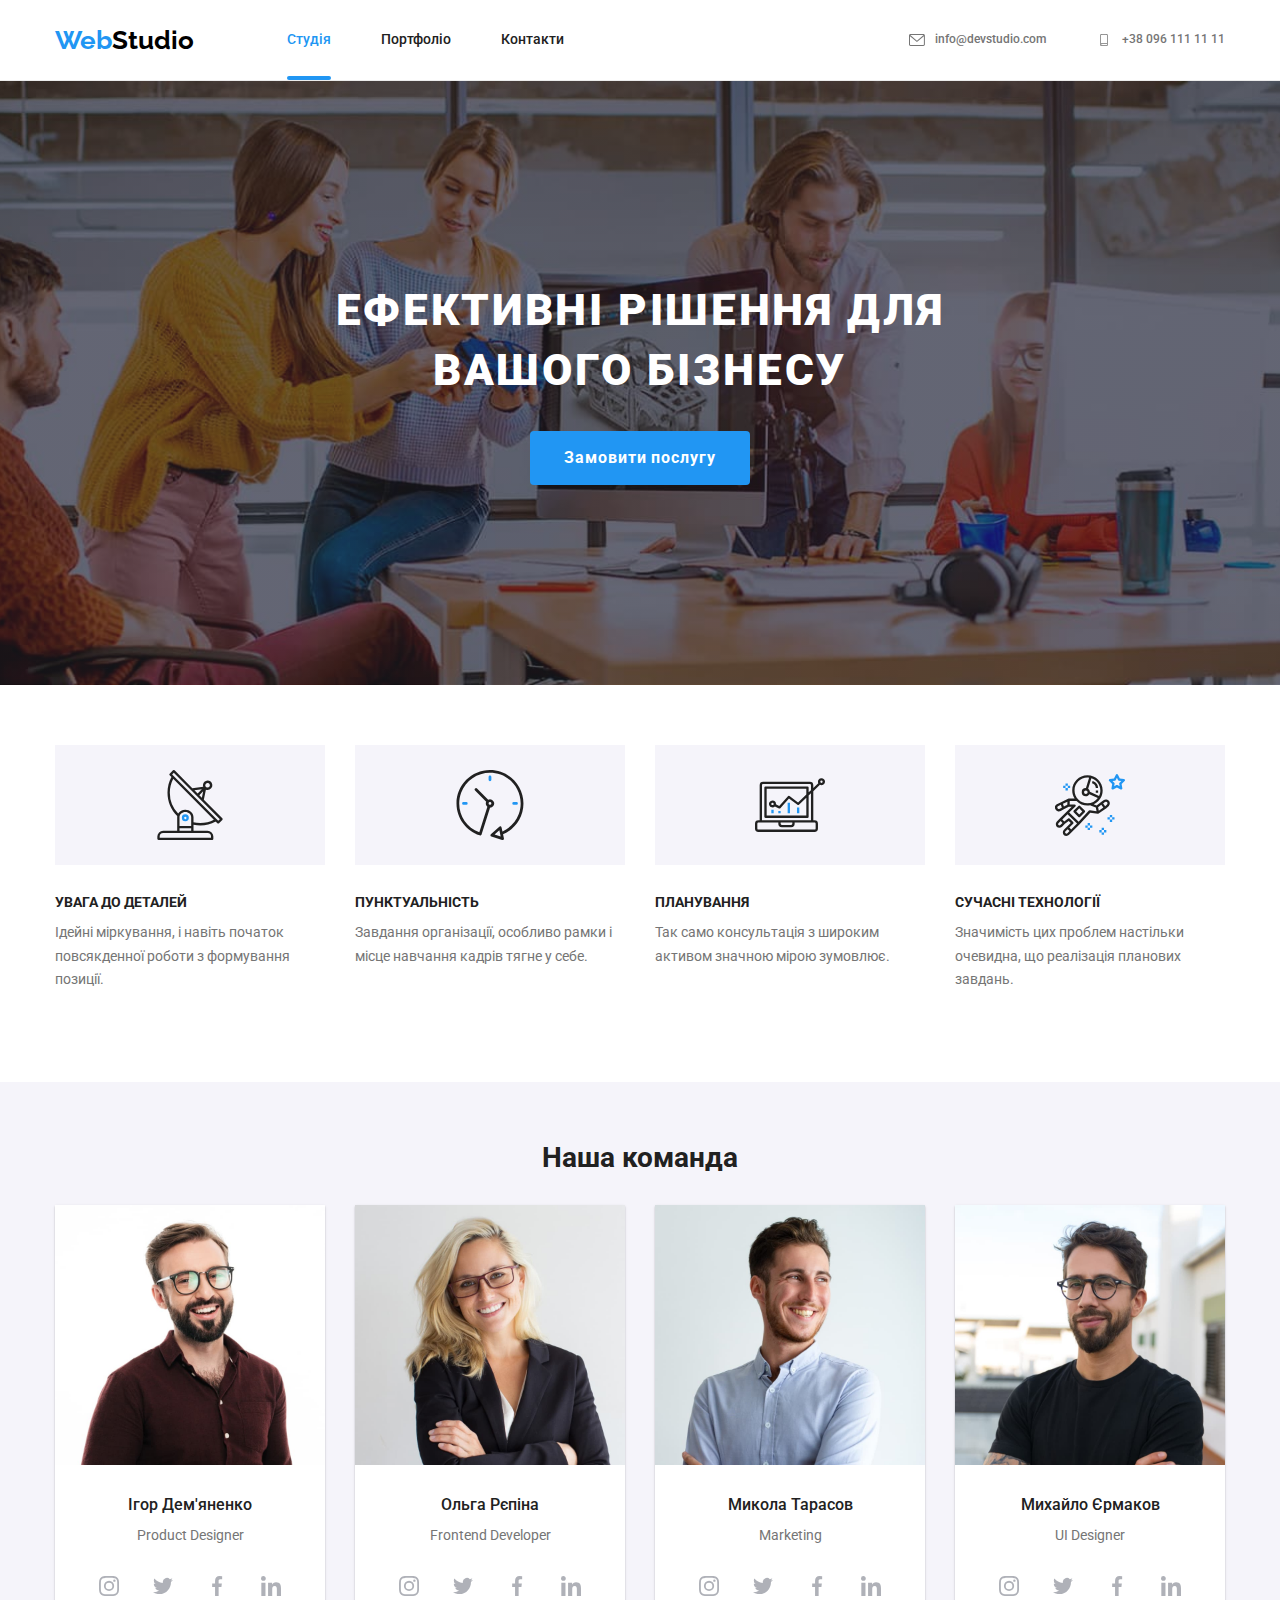
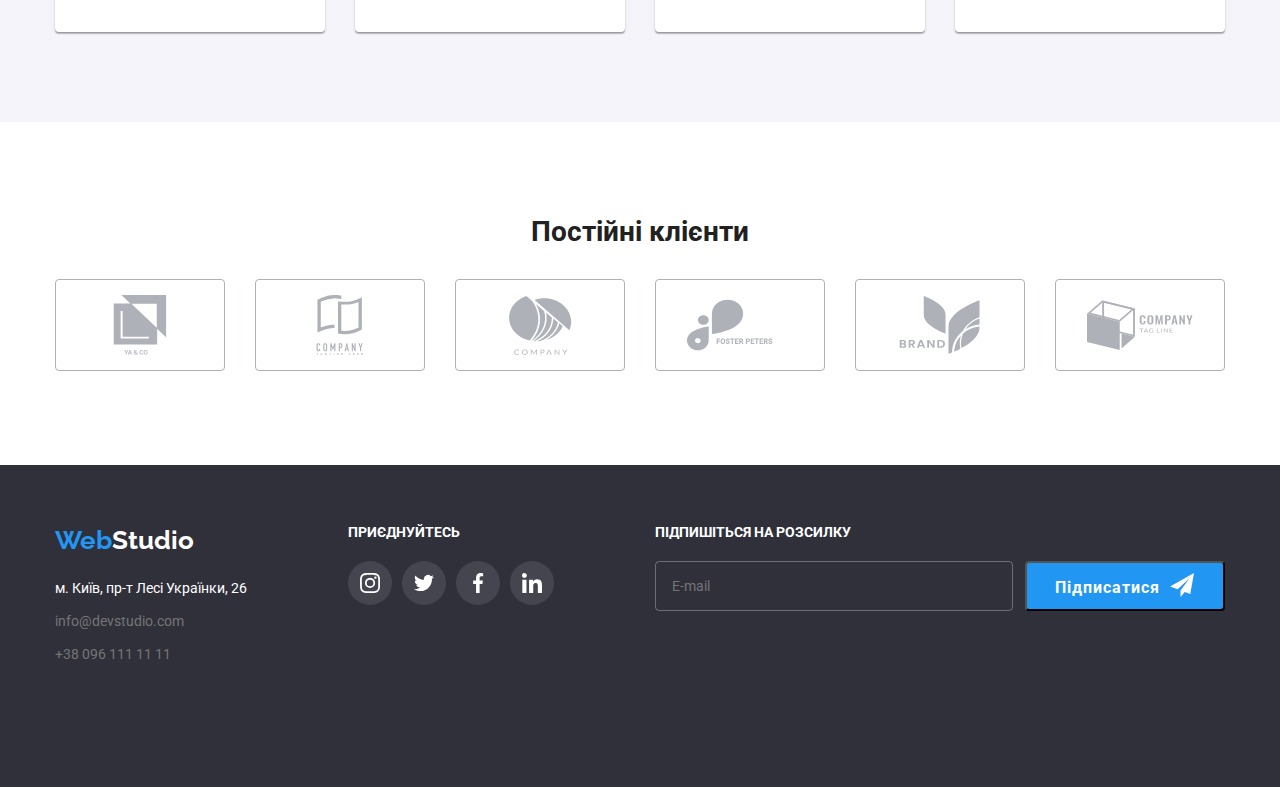
==== commit 016ff060: "Виправляє розмір зображення команди" ====
--- a/index.html
+++ b/index.html
@@ -199,7 +199,7 @@
                 <source srcset="./images/teammember1-768.jpg 354w, ./images/teammember1-768@2x.jpg 708w" 
                   media="(max-width: 1199px)" 
                   sizes="(min-width: 768px) 354px, 50vw">
-                <source srcset="./images/teammember1.jpg 1200w, ./images/teammember1@2x.jpg 2400w" 
+                <source srcset="./images/teammember1.jpg 270w, ./images/teammember1@2x.jpg 540w" 
                   media="(min-width: 1200px)" 
                   sizes="(min-width: 1200px) 270px, 25vw">
                 <img
@@ -244,7 +244,7 @@
                 <source srcset="./images/teammember2-768.jpg 354w, ./images/teammember2-768@2x.jpg 708w" 
                   media="(max-width: 1199px)" 
                   sizes="(min-width: 768px) 354px, 50vw">
-                <source srcset="./images/teammember2.jpg 1200w, ./images/teammember2@2x.jpg 2400w" 
+                <source srcset="./images/teammember2.jpg 270w, ./images/teammember2@2x.jpg 540w" 
                   media="(min-width: 1200px)" 
                   sizes="(min-width: 1200px) 270px, 25vw">
                 <img
@@ -289,7 +289,7 @@
                 <source srcset="./images/teammember3-768.jpg 354w, ./images/teammember3-768@2x.jpg 708w" 
                   media="(max-width: 1199px)" 
                   sizes="(min-width: 768px) 354px, 50vw">
-                <source srcset="./images/teammember3.jpg 1200w, ./images/teammember3@2x.jpg 2400w" 
+                <source srcset="./images/teammember3.jpg 270w, ./images/teammember3@2x.jpg 540w" 
                   media="(min-width: 1200px)" 
                   sizes="(min-width: 1200px) 270px, 25vw">
                 <img
@@ -334,7 +334,7 @@
                 <source srcset="./images/teammember4-768.jpg 354w, ./images/teammember4-768@2x.jpg 708w" 
                   media="(max-width: 1199px)" 
                   sizes="(min-width: 768px) 354px, 50vw">
-                <source srcset="./images/teammember4.jpg 1200w, ./images/teammember1@4x.jpg 2400w" 
+                <source srcset="./images/teammember4.jpg 270w, ./images/teammember1@4x.jpg 540w" 
                   media="(min-width: 1200px)" 
                   sizes="(min-width: 1200px) 270px, 25vw">
                 <img
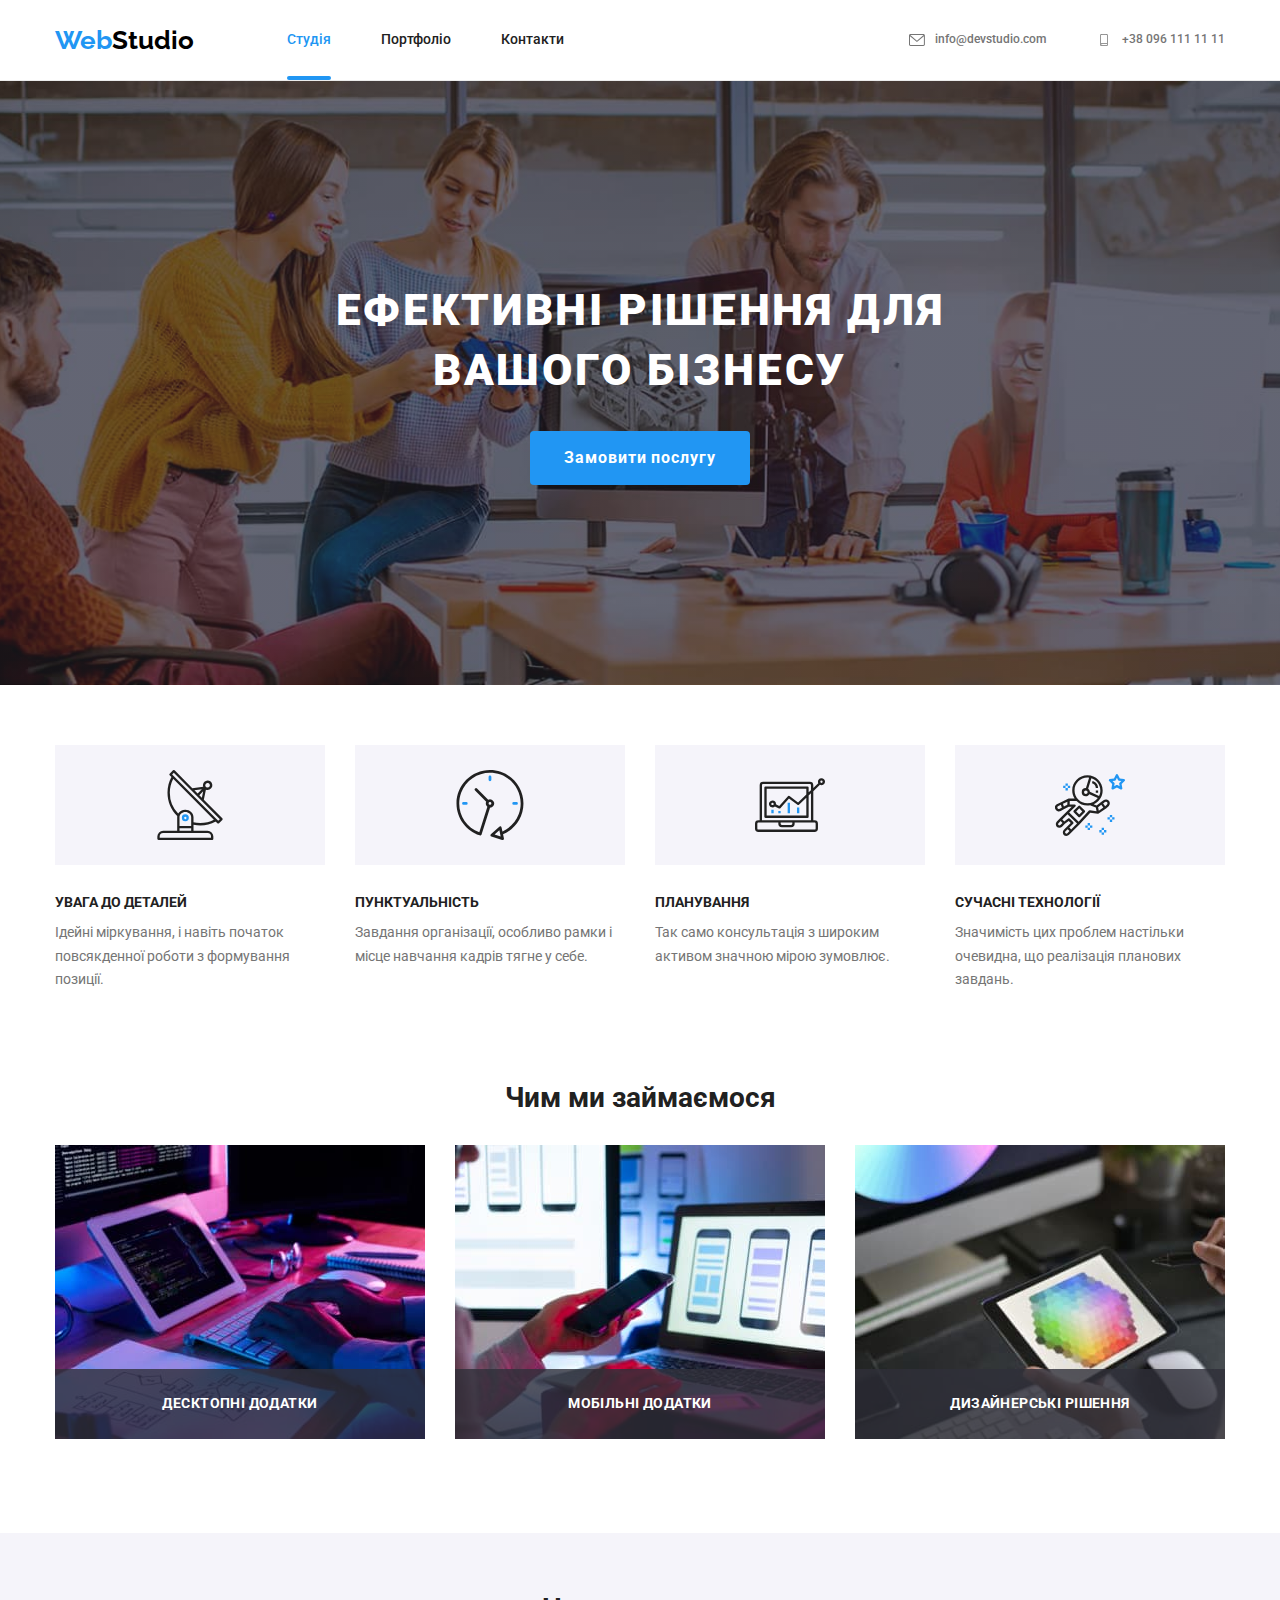
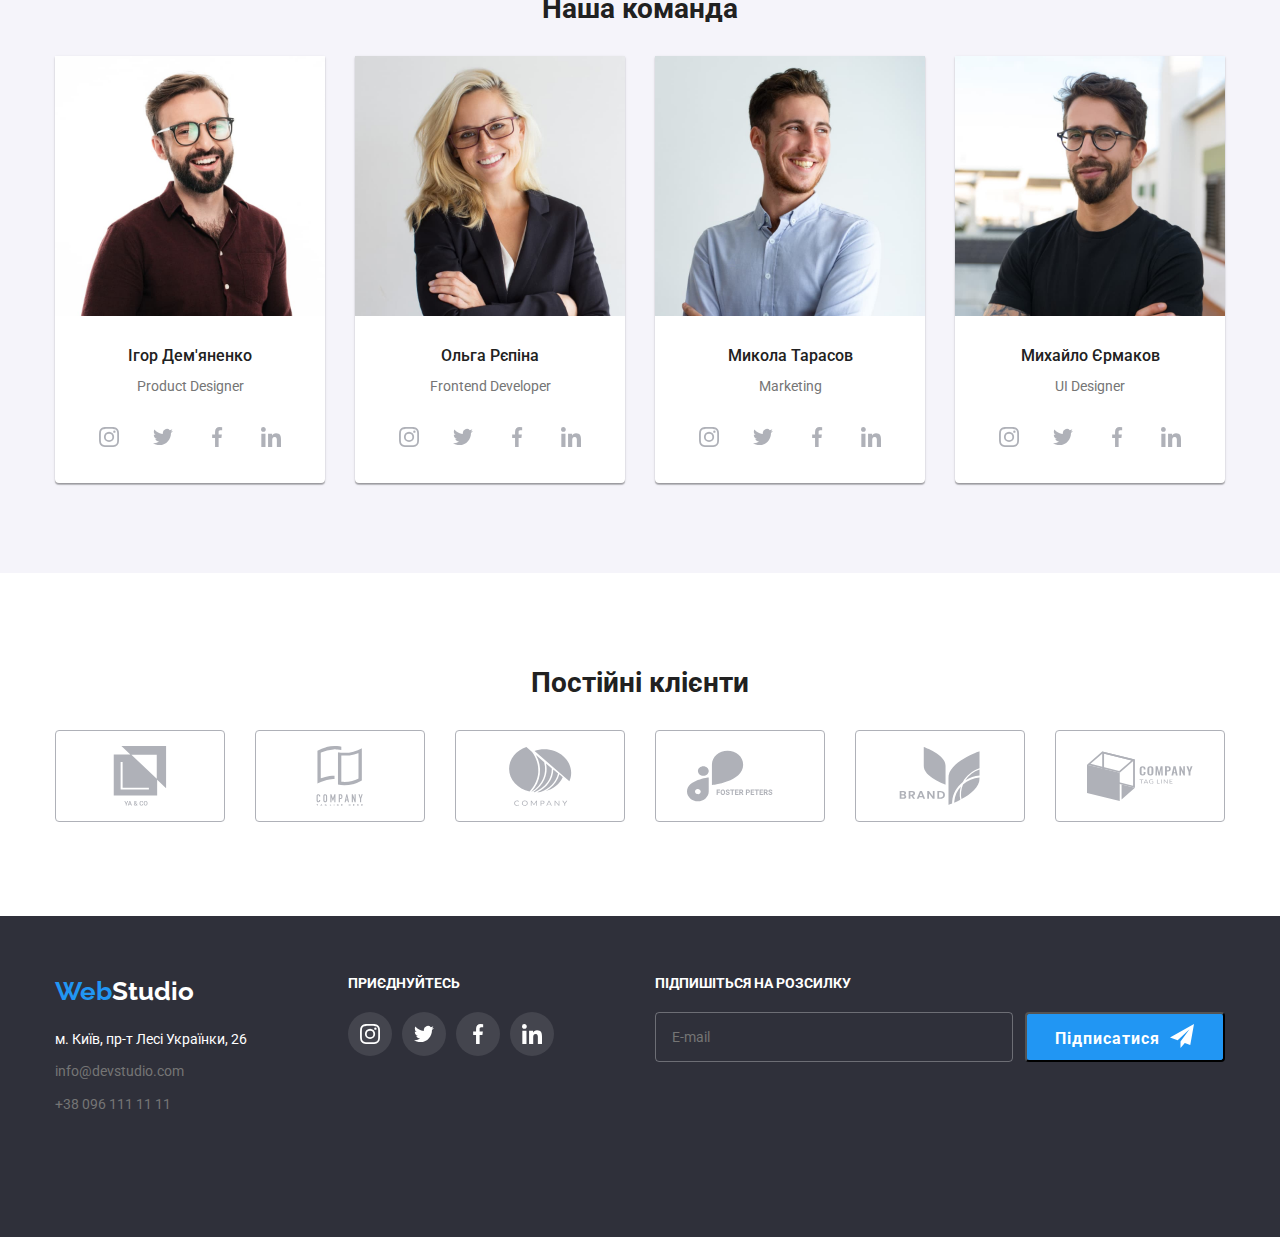
==== commit 464d6a96: "Робить видимою секцію наші роботи на десктоп" ====
--- a/index.html
+++ b/index.html
@@ -334,7 +334,7 @@
                 <source srcset="./images/teammember4-768.jpg 354w, ./images/teammember4-768@2x.jpg 708w" 
                   media="(max-width: 1199px)" 
                   sizes="(min-width: 768px) 354px, 50vw">
-                <source srcset="./images/teammember4.jpg 270w, ./images/teammember1@4x.jpg 540w" 
+                <source srcset="./images/teammember4.jpg 270w, ./images/teammember4@2x.jpg 540w" 
                   media="(min-width: 1200px)" 
                   sizes="(min-width: 1200px) 270px, 25vw">
                 <img
--- a/css/main.min.css
+++ b/css/main.min.css
@@ -1 +1 @@
-:root{--primary-text-color: #757575;--primary-white-color: #ffffff;--secondary-white-color: #f5f5f5;--accessary-white-color: #f5f4fa;--title-color: #212121;--primary-black-color: #000000;--alternativ-black-kolor: #212121;--active-btn-color: #188ce8;--accent-color: #2196f3;--primary-beckground-color: #2f303a;--border-color: #eeeeee;--border-header-color: #ececec;--elements-grey-color: #afb1b8;--footer-grey-color: rgba(255, 255, 255, 0.1);--timing-function: cubic-bezier(0.4, 0, 0.2, 1);--input-border-color: rgba(33, 33, 33, 0.2)}*,*::before,*::after{box-sizing:border-box}body{color:var(--primary-text-color);font-family:"Roboto",sans-serif;font-weight:400;font-size:14px;line-height:1.71}h1,h2,h3,h4,h5,h6,p,ul{margin:0;padding:0}img{display:block;max-width:100%;height:auto}.list{list-style-type:none}.link{text-decoration:none;color:inherit;transition:color 250ms var(--timing-function)}.link:hover,.link:focus{color:var(--accent-color)}.button{cursor:pointer}.section{padding-top:60px;padding-bottom:60px}.section__title{color:var(--title-color);font-weight:700;font-size:28px;line-height:1.17;margin-bottom:30px}.container{min-width:320px;margin-left:auto;margin-right:auto;padding-left:15px;padding-right:15px}@media screen and (min-width: 1200px){.container{max-width:1200px}}.visually-hidden{position:absolute;width:1px;height:1px;overflow:hidden;border:0;padding:0;clip:rect(0 0 0 0);-webkit-clip-path:inset(50%);clip-path:inset(50%);margin:-1px;white-space:nowrap}.current::after{display:block;position:absolute;left:0px;bottom:0px;width:100%;height:4px;background-color:currentColor;border-radius:2px;content:""}.footer{background-color:var(--primary-beckground-color);padding-top:60px;padding-bottom:60px}.footer__container{text-align:center}@media screen and (min-width: 768px){.footer__container{display:flex;flex-wrap:wrap;justify-content:center}}@media screen and (min-width: 1200px){.footer__container{justify-content:space-between;gap:70px;flex-wrap:nowrap}}@media screen and (min-width: 1200px){.footer__container{text-align:start}}.footer__contacts{display:inline-block;align-items:center}@media screen and (min-width: 768px){.footer__contacts{margin-right:165px}}@media screen and (min-width: 1200px){.footer__contacts{margin-right:0}}.footer__logo{margin-bottom:28px}@media screen and (min-width: 768px){.footer__logo .logo{margin-right:0}}@media screen and (min-width: 1200px){.footer__logo{margin-bottom:20px}}.footer__item:not(:last-child){margin-bottom:12px}@media screen and (min-width: 1200px){.footer__item:not(:last-child){margin-bottom:9px}}.footer__map{color:var(--primary-white-color)}.footer .link{font-style:normal}.footer__list{margin-bottom:60px}.footer__social{padding-top:12px;margin-bottom:60px}@media screen and (min-width: 768px){.footer__social{padding-top:0}}.footer__text{font-weight:700;font-size:14px;line-height:1.14;align-items:center;text-transform:uppercase;color:var(--primary-white-color);margin-bottom:20px}.header{border-bottom:1px solid var(--border-header-color);text-align:center}@media screen and (min-width: 768px){.header__container{display:flex;justify-content:space-between;align-items:center}}.nav{display:flex;align-items:center;justify-content:space-between;min-height:60px}.nav__list{display:none}@media screen and (min-width: 768px){.nav__list{display:flex;margin-left:auto}}.nav__list .link.current{color:var(--accent-color)}.nav__item:not(:last-child){margin-right:50px}.nav__link{display:block;position:relative;padding-top:32px;padding-bottom:32px;color:var(--title-color);font-weight:500;font-size:14px;line-height:1.14}.mobile-btn-burger{display:inline-flex;padding:0;margin:0;border:none;background-color:rgba(0,0,0,0)}@media screen and (min-width: 768px){.mobile-btn-burger{display:none}}.mobile-btn-burger:hover,.mobile-btn-burger:focus{fill:var(--accent-color)}.contacts{display:none}@media screen and (min-width: 768px){.contacts{display:flex;flex-direction:column}}@media screen and (min-width: 1200px){.contacts{flex-direction:row}}@media screen and (min-width: 1200px){.contacts__item:not(:last-child){margin-right:50px}}.contacts__link{display:flex;align-items:center;padding-top:32px;padding-bottom:32px;font-weight:500;font-size:14px;line-height:1.14}@media screen and (min-width: 768px){.contacts__link{font-size:12px;line-height:1.16;padding-top:5px;padding-bottom:5px}}.contacts__img{display:flex;justify-content:center;width:16px;height:12px;margin-right:10px}.contacts__icon{fill:currentColor}.logo{color:var(--accent-color);font-family:"Raleway";font-weight:700;font-size:24px;line-height:1.16;text-decoration:none}@media screen and (min-width: 768px){.logo{margin-right:88px}}@media screen and (min-width: 1200px){.logo{margin-right:93px;font-size:26px;line-height:1.19}}.logo__word{color:var(--primary-black-color)}.logo__word--white-color{color:var(--primary-white-color)}.mobile-menu{position:fixed;top:0;left:0;display:none;width:100%;height:100%;background-color:var(--primary-white-color);padding:48px 40px;z-index:1}.mobile-menu__btn-close{position:absolute;top:10px;right:15px}.mobile-menu.is-open{display:flex;flex-direction:column;justify-content:space-between}.mobile-menu__link{display:block;color:var(--primary-black-color);font-weight:500;font-size:40px;line-height:1.17;margin-bottom:32px}.mobile-menu__btn-close{display:inline-flex;padding:0;margin:0;border:none;background-color:rgba(0,0,0,0)}@media screen and (min-width: 768px){.mobile-menu__btn-close{display:none}}.mobile-menu__btn-close:hover,.mobile-menu__btn-close:focus{fill:var(--accent-color)}.mobile-contacts__item{margin-bottom:34px}.mobile-contacts__tel{color:var(--accent-color);font-weight:500;font-size:34px;line-height:1.17}.mobile-contacts__email{font-weight:500;font-size:24px;line-height:1.17}.mobail-menu__social{display:flex;align-items:center;justify-content:space-between;padding-top:32px}.mobail-menu__social-link{color:var(--accent-color);font-weight:500;font-size:18px;line-height:1.22}.mailing-form{margin-left:auto;padding-top:12px}@media screen and (min-width: 768px){.mailing-form{margin:0;padding:0}}.mailing-form__text{font-weight:700;font-size:14px;margin-bottom:20px;line-height:1.14;align-items:center;text-transform:uppercase;color:var(--primary-white-color)}@media screen and (min-width: 1200px){.mailing-form__field{display:flex;position:relative}}.mailing-form__input{width:450px;height:50px;margin-bottom:20px;color:var(--primary-white-color);background:rgba(0,0,0,0);border:1px solid rgba(255,255,255,.3);border-radius:4px;transition:border-color 250ms var(--timing-function)}.mailing-form__input:focus{border-color:var(--primary-white-color)}@media screen and (min-width: 1200px){.mailing-form__input{width:358px;padding-left:16px;margin-right:12px}}.form-btn{display:flex;text-align:center;width:200px;height:50px;padding:10px 28px;margin:auto;font-family:"Roboto",sans-serif;font-weight:700;font-size:16px;line-height:1.87;letter-spacing:.06em;color:var(--primary-white-color);background-color:var(--accent-color);border-radius:4px}@media screen and (min-width: 1200px){.form-btn{margin:0}}.form-btn__icon{margin-left:10px;fill:currentColor}.social__link{display:flex;justify-content:center;align-items:center;width:44px;height:44px;border-radius:50%;transition:background-color 250ms var(--timing-function)}.social__link:hover,.social__link:focus{background-color:var(--accent-color)}.social__icon{fill:var(--elements-grey-color);transition:fill 250ms var(--timing-function)}.social__link:hover .social__icon,.social__link:focus .social__icon{fill:var(--primary-white-color)}.social__link--bg-color{background-color:var(--footer-grey-color)}.social__icon--white-color{fill:var(--primary-white-color)}.backdrop{position:fixed;top:0;left:0;width:100%;height:100%;z-index:1;background-color:rgba(0,0,0,.2);opacity:1;transition:opacity 250ms var(--timing-function),visibility 250ms var(--timing-function)}.backdrop.is-hidden .modal{transform:translate(-50%, -50%) scale(1.2)}.modal{position:absolute;top:50%;left:50%;padding:40px;transform:translate(-50%, -50%) scale(1);width:450px;background-color:var(--primary-white-color);transition:transform 250ms var(--timing-function)}@media screen and (min-width: 1200px){.modal{width:528px;height:581px}}.is-hidden{opacity:0;visibility:hidden;pointer-events:none}.modal__btn{position:absolute;width:30px;height:30px;top:8px;right:8px;background:var(--primary-white-color);border:1px solid rgba(0,0,0,.1);border-radius:50%;cursor:pointer;transition:fill 250ms var(--timing-function)}.modal__icon-close{position:absolute;top:50%;left:50%;transform:translate(-50%, -50%)}.modal__btn:hover .modal__icon-close{fill:var(--accent-color)}.benefits{padding-bottom:0;margin-bottom:60px;background-color:var(--primary-white-color)}@media screen and (min-width: 768px){.benefits__list{display:flex;flex-wrap:wrap;gap:30px}}@media screen and (min-width: 1200px){.benefits__list{flex-wrap:nowrap}}.benefits__item{max-width:450px;margin-bottom:30px;margin-left:auto;margin-right:auto}@media screen and (min-width: 768px){.benefits__item{min-width:354px;flex-basis:calc((100% - 60px)/2)}}@media screen and (min-width: 1200px){.benefits__item{min-width:270px}}.benefits__icon{display:flex;justify-content:center;align-items:center;width:450px;height:120px;margin-bottom:30px;background-color:var(--accessary-white-color)}@media screen and (min-width: 768px){.benefits__icon{width:354px}}@media screen and (min-width: 1200px){.benefits__icon{width:270px;margin-bottom:30px}}.benefits__title{text-align:center;margin-bottom:10px;color:var(--title-color);font-weight:700;font-size:14px;line-height:1.14;text-transform:uppercase}@media screen and (min-width: 768px){.benefits__title{text-align:start}}.customers{text-align:center}@media screen and (min-width: 1200px){.customers{padding-top:94px;padding-bottom:94px}}.customers__list{display:flex;flex-wrap:wrap;justify-content:space-around;gap:30px}.customers__link{display:flex;justify-content:center;align-items:center;width:210px;height:92px;border:1px solid var(--elements-grey-color);border-radius:4px;transition:border-color 250ms var(--timing-function)}@media screen and (min-width: 1200px){.customers__link{width:170px}}.customers__link:hover,.customers__link:focus{border-color:var(--accent-color)}.customers__icon{fill:var(--elements-grey-color);transition:fill 250ms var(--timing-function)}.customers__link:hover .customers__icon,.customers__link:focus .customers__icon{fill:var(--accent-color)}.response__text{font-family:"Roboto",sans-serif;font-style:normal;font-weight:700;font-size:20px;line-height:1.15;text-align:center;letter-spacing:.03em;color:var(--title-color);margin-bottom:10px}.response__label{display:block;font-family:"Roboto",sans-serif;font-style:normal;font-weight:400;font-size:12px;line-height:1.16;letter-spacing:.01em;margin-bottom:4px}.response__field{position:relative;display:block;margin-bottom:10px;color:var(--title-color)}.response__input{width:100%;height:40px;padding:11px 11px 11px 44px;font:inherit;border:1px solid var(--input-border-color);border-radius:4px;cursor:pointer;outline:none}.response__input:hover,.response__input:focus{border-color:var(--accent-color);transition:border-color 250ms var(--timing-function)}.response__icon{position:absolute;top:50%;left:12px;transform:translateY(-50%);fill:currentColor;pointer-events:none;transition:fill 250ms var(--timing-function)}.response__input:hover+.response__icon,.response__input:focus+.response__icon{fill:var(--accent-color)}.response__area{display:block;width:100%;height:120px;resize:none;padding:12px 16px;margin-bottom:20px;font:inherit;border:1px solid var(--input-border-color);border-radius:4px;outline:none}.response__area:hover,.response__area:focus{border-color:var(--accent-color);transition:border-color 250ms var(--timing-function)}.policy{display:flex;align-items:center;justify-content:center;gap:7px;margin-bottom:30px}.policy__text{font-size:12px;line-height:1.16}.policy__input{position:absolute;-webkit-appearance:none;-moz-appearance:none;appearance:none}.policy__input:checked~.policy__checkbox{background-image:url(../images/checkbox-checked.svg)}.policy__checkbox{display:inline-block;width:16px;height:15px;background-image:url(../images/checkbox.svg)}.policy__link{font-size:12px;line-height:1.16;color:var(--accent-color)}.response__btn{display:block;width:200px;height:50px;padding:10px 28px;margin:0 auto;font-family:"Roboto",sans-serif;font-weight:700;font-size:16px;line-height:1.87;letter-spacing:.06em;color:var(--primary-white-color);background-color:var(--accent-color);border-color:var(--accent-color);border-radius:4px;box-shadow:0px 4px 4px rgba(0,0,0,.15);transition:background-color 250ms var(--timing-function),box-shadow 250ms var(--timing-function)}.response__btn:hover{background:var(--active-btn-color);box-shadow:0px 4px 4px rgba(0,0,0,.15);border-radius:4px}.hero{padding-top:118px;padding-bottom:118px;text-align:center;background-color:var(--primary-beckground-color);background-image:linear-gradient(rgba(47, 48, 58, 0.4), rgba(47, 48, 58, 0.4)),url(../../../images/hero-bg-Img-480.jpg);background-repeat:no-repeat;background-size:cover;background-position:center}@media screen and (min-device-pixel-ratio: 2),screen and (-webkit-min-device-pixel-ratio: 2),screen and (min-resolution: 192dpi),screen and (min-resolution: 2dppx){.hero{background-image:linear-gradient(rgba(47, 48, 58, 0.4), rgba(47, 48, 58, 0.4)),url(../../../images/hero-bg-Img-480@x2.jpg)}}@media screen and (min-width: 768px){.hero{background-image:linear-gradient(rgba(47, 48, 58, 0.4), rgba(47, 48, 58, 0.4)),url(../../../images/hero-bg-Img-768.jpg)}}@media screen and (min-device-pixel-ratio: 2),screen and (-webkit-min-device-pixel-ratio: 2),screen and (min-resolution: 192dpi),screen and (min-resolution: 2dppx){.hero{background-image:linear-gradient(rgba(47, 48, 58, 0.4), rgba(47, 48, 58, 0.4)),url(../../../images/hero-bg-Img-768@x2.jpg)}}@media screen and (min-width: 1200px){.hero{padding-top:200px;padding-bottom:200px;background-image:linear-gradient(rgba(47, 48, 58, 0.4), rgba(47, 48, 58, 0.4)),url(../images/hero-bg-Img.jpg)}}.hero__title{margin:auto;margin-bottom:30px;max-width:360px;color:var(--primary-white-color);font-weight:900;font-size:26px;line-height:1.61;letter-spacing:.06em;text-transform:uppercase}@media screen and (min-width: 1200px){.hero__title{max-width:696px;font-size:44px;line-height:1.36}}.hero__btn{padding:10px 24px;color:var(--primary-white-color);background-color:var(--accent-color);font-weight:700;font-size:16px;line-height:1.875;letter-spacing:.06em;border-color:rgba(0,0,0,0);border-radius:4px;transition:background-color 250ms var(--timing-function),box-shadow 250ms var(--timing-function)}.hero__btn:hover,.hero__btn:focus{background-color:var(--active-btn-color);box-shadow:0px 4px 4px rgba(0,0,0,.15)}@media screen and (min-width: 1200px){.hero__btn{padding:10px 32px}}.team{text-align:center;background-color:var(--accessary-white-color)}@media screen and (min-width: 768px){.team__list{display:flex;flex-wrap:wrap;gap:30px}}@media screen and (min-width: 1200px){.team__list{justify-content:space-between}}.team__item{max-width:480px;margin-left:auto;margin-right:auto;margin-bottom:30px;background-color:var(--primary-white-color);box-shadow:0px 1px 3px rgba(0,0,0,.12),0px 1px 1px rgba(0,0,0,.14),0px 2px 1px rgba(0,0,0,.2);border-radius:0px 0px 4px 4px}@media screen and (min-width: 768px){.team__item{max-width:354px;flex-basis:calc((100% - 60px)/2)}}@media screen and (min-width: 1200px){.team__item{max-width:270px}}.team__img{margin:auto}.team__description{padding-top:30px;padding-bottom:24px}.team__title{margin-bottom:10px;color:var(--title-color);font-weight:500;font-size:16px;line-height:1.19}.team__text{margin-bottom:16px}.social{display:flex;justify-content:center;gap:10px}.works{display:none;background-color:var(--primary-white-color);text-align:center;padding-bottom:94px}.works__list{display:flex;justify-content:space-between}.works__item{position:relative}.works__title{display:flex;justify-content:center;align-items:center;width:100%;height:70px;color:var(--primary-white-color);background-color:rgba(47,48,58,.8);font-weight:700;font-size:14px;line-height:1.14;letter-spacing:.03em;text-transform:uppercase;position:absolute;bottom:0}.works__img{width:370px}.filter{display:flex;justify-content:start;flex-wrap:wrap;-moz-column-gap:8px;column-gap:8px;row-gap:15px;margin-bottom:46px}@media screen and (min-width: 1200px){.filter{justify-content:center;margin-bottom:50px}}.filter__item:not(:last-child){margin-right:8px}.filter__btn{padding:6px 22px;color:var(--title-color);background-color:var(--accessary-white-color);font-family:inherit;font-weight:500;font-size:16px;line-height:1.6;border:1px rgba(0,0,0,0);border-radius:4px;transition:color 250ms var(--timing-function),box-shadow 250ms var(--timing-function),background-color 250ms var(--timing-function)}.filter__btn:hover,.filter__btn:focus{color:var(--primary-white-color);background-color:var(--accent-color);box-shadow:0px 3px 1px rgba(0,0,0,.1),0px 1px 2px rgba(0,0,0,.08),0px 2px 2px rgba(0,0,0,.12)}.projects{display:flex;flex-wrap:wrap}.projects__item{width:calc((100% - 60px)/3)}.projects__item:not(:nth-child(3n)){margin-right:30px}.projects__item:not(:nth-last-child(-n+3)){margin-bottom:30px}.projects__title{margin-bottom:4px;color:var(--title-color);font-weight:700;font-size:18px;line-height:2}.projects__link{display:inline-block;text-decoration:none;color:inherit;transition:box-shadow 250ms var(--timing-function)}.projects__link:hover{box-shadow:0px 1px 1px rgba(0,0,0,.12),0px 4px 4px rgba(0,0,0,.06),1px 4px 6px rgba(0,0,0,.16)}.projects__overlay{position:relative;width:100%;height:100%;overflow:hidden}.projects__img{width:370px}.projects__description{position:absolute;top:0;left:0;width:100%;height:100%;transform:translateY(101%);font-weight:400;font-size:18px;line-height:1.56;letter-spacing:.03em;padding:63px 24px;color:var(--primary-white-color);background-color:rgba(33,150,243,.9);transition:transform 250ms var(--timing-function)}.projects__link:hover .projects__description{transform:translateY(0)}.projects__meta{padding:20px 24px;border-right:1px solid var(--border-color);border-bottom:1px solid var(--border-color);border-left:1px solid var(--border-color)}/*# sourceMappingURL=main.min.css.map */+:root{--primary-text-color: #757575;--primary-white-color: #ffffff;--secondary-white-color: #f5f5f5;--accessary-white-color: #f5f4fa;--title-color: #212121;--primary-black-color: #000000;--alternativ-black-kolor: #212121;--active-btn-color: #188ce8;--accent-color: #2196f3;--primary-beckground-color: #2f303a;--border-color: #eeeeee;--border-header-color: #ececec;--elements-grey-color: #afb1b8;--footer-grey-color: rgba(255, 255, 255, 0.1);--timing-function: cubic-bezier(0.4, 0, 0.2, 1);--input-border-color: rgba(33, 33, 33, 0.2)}*,*::before,*::after{box-sizing:border-box}body{color:var(--primary-text-color);font-family:"Roboto",sans-serif;font-weight:400;font-size:14px;line-height:1.71}h1,h2,h3,h4,h5,h6,p,ul{margin:0;padding:0}img{display:block;max-width:100%;height:auto}.list{list-style-type:none}.link{text-decoration:none;color:inherit;transition:color 250ms var(--timing-function)}.link:hover,.link:focus{color:var(--accent-color)}.button{cursor:pointer}.section{padding-top:60px;padding-bottom:60px}.section__title{color:var(--title-color);font-weight:700;font-size:28px;line-height:1.17;margin-bottom:30px}.container{min-width:320px;margin-left:auto;margin-right:auto;padding-left:15px;padding-right:15px}@media screen and (min-width: 1200px){.container{max-width:1200px}}.visually-hidden{position:absolute;width:1px;height:1px;overflow:hidden;border:0;padding:0;clip:rect(0 0 0 0);-webkit-clip-path:inset(50%);clip-path:inset(50%);margin:-1px;white-space:nowrap}.current::after{display:block;position:absolute;left:0px;bottom:0px;width:100%;height:4px;background-color:currentColor;border-radius:2px;content:""}.footer{background-color:var(--primary-beckground-color);padding-top:60px;padding-bottom:60px}.footer__container{text-align:center}@media screen and (min-width: 768px){.footer__container{display:flex;flex-wrap:wrap;justify-content:center}}@media screen and (min-width: 1200px){.footer__container{justify-content:space-between;gap:70px;flex-wrap:nowrap}}@media screen and (min-width: 1200px){.footer__container{text-align:start}}.footer__contacts{display:inline-block;align-items:center}@media screen and (min-width: 768px){.footer__contacts{margin-right:165px}}@media screen and (min-width: 1200px){.footer__contacts{margin-right:0}}.footer__logo{margin-bottom:28px}@media screen and (min-width: 768px){.footer__logo .logo{margin-right:0}}@media screen and (min-width: 1200px){.footer__logo{margin-bottom:20px}}.footer__item:not(:last-child){margin-bottom:12px}@media screen and (min-width: 1200px){.footer__item:not(:last-child){margin-bottom:9px}}.footer__map{color:var(--primary-white-color)}.footer .link{font-style:normal}.footer__list{margin-bottom:60px}.footer__social{padding-top:12px;margin-bottom:60px}@media screen and (min-width: 768px){.footer__social{padding-top:0}}.footer__text{font-weight:700;font-size:14px;line-height:1.14;align-items:center;text-transform:uppercase;color:var(--primary-white-color);margin-bottom:20px}.header{border-bottom:1px solid var(--border-header-color);text-align:center}@media screen and (min-width: 768px){.header__container{display:flex;justify-content:space-between;align-items:center}}.nav{display:flex;align-items:center;justify-content:space-between;min-height:60px}.nav__list{display:none}@media screen and (min-width: 768px){.nav__list{display:flex;margin-left:auto}}.nav__list .link.current{color:var(--accent-color)}.nav__item:not(:last-child){margin-right:50px}.nav__link{display:block;position:relative;padding-top:32px;padding-bottom:32px;color:var(--title-color);font-weight:500;font-size:14px;line-height:1.14}.mobile-btn-burger{display:inline-flex;padding:0;margin:0;border:none;background-color:rgba(0,0,0,0)}@media screen and (min-width: 768px){.mobile-btn-burger{display:none}}.mobile-btn-burger:hover,.mobile-btn-burger:focus{fill:var(--accent-color)}.contacts{display:none}@media screen and (min-width: 768px){.contacts{display:flex;flex-direction:column}}@media screen and (min-width: 1200px){.contacts{flex-direction:row}}@media screen and (min-width: 1200px){.contacts__item:not(:last-child){margin-right:50px}}.contacts__link{display:flex;align-items:center;padding-top:32px;padding-bottom:32px;font-weight:500;font-size:14px;line-height:1.14}@media screen and (min-width: 768px){.contacts__link{font-size:12px;line-height:1.16;padding-top:5px;padding-bottom:5px}}.contacts__img{display:flex;justify-content:center;width:16px;height:12px;margin-right:10px}.contacts__icon{fill:currentColor}.logo{color:var(--accent-color);font-family:"Raleway";font-weight:700;font-size:24px;line-height:1.16;text-decoration:none}@media screen and (min-width: 768px){.logo{margin-right:88px}}@media screen and (min-width: 1200px){.logo{margin-right:93px;font-size:26px;line-height:1.19}}.logo__word{color:var(--primary-black-color)}.logo__word--white-color{color:var(--primary-white-color)}.mobile-menu{position:fixed;top:0;left:0;display:none;width:100%;height:100%;background-color:var(--primary-white-color);padding:48px 40px;z-index:1}.mobile-menu__btn-close{position:absolute;top:10px;right:15px}.mobile-menu.is-open{display:flex;flex-direction:column;justify-content:space-between}.mobile-menu__link{display:block;color:var(--primary-black-color);font-weight:500;font-size:40px;line-height:1.17;margin-bottom:32px}.mobile-menu__btn-close{display:inline-flex;padding:0;margin:0;border:none;background-color:rgba(0,0,0,0)}@media screen and (min-width: 768px){.mobile-menu__btn-close{display:none}}.mobile-menu__btn-close:hover,.mobile-menu__btn-close:focus{fill:var(--accent-color)}.mobile-contacts__item{margin-bottom:34px}.mobile-contacts__tel{color:var(--accent-color);font-weight:500;font-size:34px;line-height:1.17}.mobile-contacts__email{font-weight:500;font-size:24px;line-height:1.17}.mobail-menu__social{display:flex;align-items:center;justify-content:space-between;padding-top:32px}.mobail-menu__social-link{color:var(--accent-color);font-weight:500;font-size:18px;line-height:1.22}.mailing-form{margin-left:auto;padding-top:12px}@media screen and (min-width: 768px){.mailing-form{margin:0;padding:0}}.mailing-form__text{font-weight:700;font-size:14px;margin-bottom:20px;line-height:1.14;align-items:center;text-transform:uppercase;color:var(--primary-white-color)}@media screen and (min-width: 1200px){.mailing-form__field{display:flex;position:relative}}.mailing-form__input{width:450px;height:50px;margin-bottom:20px;color:var(--primary-white-color);background:rgba(0,0,0,0);border:1px solid rgba(255,255,255,.3);border-radius:4px;transition:border-color 250ms var(--timing-function)}.mailing-form__input:focus{border-color:var(--primary-white-color)}@media screen and (max-width: 479px){.mailing-form__input{width:calc(100% - 30px)}}@media screen and (min-width: 1200px){.mailing-form__input{width:358px;padding-left:16px;margin-right:12px}}.form-btn{display:flex;text-align:center;width:200px;height:50px;padding:10px 28px;margin:auto;font-family:"Roboto",sans-serif;font-weight:700;font-size:16px;line-height:1.87;letter-spacing:.06em;color:var(--primary-white-color);background-color:var(--accent-color);border-radius:4px}@media screen and (min-width: 1200px){.form-btn{margin:0}}.form-btn__icon{margin-left:10px;fill:currentColor}.social__link{display:flex;justify-content:center;align-items:center;width:44px;height:44px;border-radius:50%;transition:background-color 250ms var(--timing-function)}.social__link:hover,.social__link:focus{background-color:var(--accent-color)}.social__icon{fill:var(--elements-grey-color);transition:fill 250ms var(--timing-function)}.social__link:hover .social__icon,.social__link:focus .social__icon{fill:var(--primary-white-color)}.social__link--bg-color{background-color:var(--footer-grey-color)}.social__icon--white-color{fill:var(--primary-white-color)}.backdrop{position:fixed;top:0;left:0;width:100%;height:100%;z-index:1;background-color:rgba(0,0,0,.2);opacity:1;transition:opacity 250ms var(--timing-function),visibility 250ms var(--timing-function)}.backdrop.is-hidden .modal{transform:translate(-50%, -50%) scale(1.2)}.modal{position:absolute;top:50%;left:50%;padding:40px;transform:translate(-50%, -50%) scale(1);width:450px;background-color:var(--primary-white-color);transition:transform 250ms var(--timing-function)}@media screen and (max-width: 479px){.modal{width:calc(100% - 30px)}}@media screen and (min-width: 1200px){.modal{width:528px;height:581px}}.is-hidden{opacity:0;visibility:hidden;pointer-events:none}.modal__btn{position:absolute;width:30px;height:30px;top:8px;right:8px;background:var(--primary-white-color);border:1px solid rgba(0,0,0,.1);border-radius:50%;cursor:pointer;transition:fill 250ms var(--timing-function)}.modal__icon-close{position:absolute;top:50%;left:50%;transform:translate(-50%, -50%)}.modal__btn:hover .modal__icon-close{fill:var(--accent-color)}.benefits{padding-bottom:0;margin-bottom:60px;background-color:var(--primary-white-color)}@media screen and (min-width: 1200px){.benefits{margin-bottom:0}}@media screen and (min-width: 768px){.benefits__list{display:flex;flex-wrap:wrap;gap:30px}}@media screen and (min-width: 1200px){.benefits__list{flex-wrap:nowrap}}.benefits__item{max-width:450px;margin-bottom:30px;margin-left:auto;margin-right:auto}@media screen and (min-width: 768px){.benefits__item{min-width:354px;flex-basis:calc((100% - 60px)/2)}}@media screen and (min-width: 1200px){.benefits__item{min-width:270px}}.benefits__icon{display:flex;justify-content:center;align-items:center;width:450px;height:120px;margin-bottom:30px;background-color:var(--accessary-white-color)}@media screen and (max-width: 479px){.benefits__icon{width:calc(100% - 30px)}}@media screen and (min-width: 768px){.benefits__icon{width:354px}}@media screen and (min-width: 1200px){.benefits__icon{width:270px;margin-bottom:30px}}.benefits__title{text-align:center;margin-bottom:10px;color:var(--title-color);font-weight:700;font-size:14px;line-height:1.14;text-transform:uppercase}@media screen and (min-width: 768px){.benefits__title{text-align:start}}.customers{text-align:center}@media screen and (min-width: 1200px){.customers{padding-top:94px;padding-bottom:94px}}.customers__list{display:flex;flex-wrap:wrap;justify-content:space-around;gap:30px}.customers__link{display:flex;justify-content:center;align-items:center;width:210px;height:92px;border:1px solid var(--elements-grey-color);border-radius:4px;transition:border-color 250ms var(--timing-function)}@media screen and (min-width: 1200px){.customers__link{width:170px}}.customers__link:hover,.customers__link:focus{border-color:var(--accent-color)}.customers__icon{fill:var(--elements-grey-color);transition:fill 250ms var(--timing-function)}.customers__link:hover .customers__icon,.customers__link:focus .customers__icon{fill:var(--accent-color)}.response__text{font-family:"Roboto",sans-serif;font-style:normal;font-weight:700;font-size:20px;line-height:1.15;text-align:center;letter-spacing:.03em;color:var(--title-color);margin-bottom:10px}.response__label{display:block;font-family:"Roboto",sans-serif;font-style:normal;font-weight:400;font-size:12px;line-height:1.16;letter-spacing:.01em;margin-bottom:4px}.response__field{position:relative;display:block;margin-bottom:10px;color:var(--title-color)}.response__input{width:100%;height:40px;padding:11px 11px 11px 44px;font:inherit;border:1px solid var(--input-border-color);border-radius:4px;cursor:pointer;outline:none}.response__input:hover,.response__input:focus{border-color:var(--accent-color);transition:border-color 250ms var(--timing-function)}.response__icon{position:absolute;top:50%;left:12px;transform:translateY(-50%);fill:currentColor;pointer-events:none;transition:fill 250ms var(--timing-function)}.response__input:hover+.response__icon,.response__input:focus+.response__icon{fill:var(--accent-color)}.response__area{display:block;width:100%;height:120px;resize:none;padding:12px 16px;margin-bottom:20px;font:inherit;border:1px solid var(--input-border-color);border-radius:4px;outline:none}.response__area:hover,.response__area:focus{border-color:var(--accent-color);transition:border-color 250ms var(--timing-function)}.policy{display:flex;align-items:center;justify-content:center;gap:7px;margin-bottom:30px}.policy__text{font-size:12px;line-height:1.16}.policy__input{position:absolute;-webkit-appearance:none;-moz-appearance:none;appearance:none}.policy__input:checked~.policy__checkbox{background-image:url(../images/checkbox-checked.svg)}.policy__checkbox{display:inline-block;width:16px;height:15px;background-image:url(../images/checkbox.svg)}.policy__link{font-size:12px;line-height:1.16;color:var(--accent-color)}.response__btn{display:block;width:200px;height:50px;padding:10px 28px;margin:0 auto;font-family:"Roboto",sans-serif;font-weight:700;font-size:16px;line-height:1.87;letter-spacing:.06em;color:var(--primary-white-color);background-color:var(--accent-color);border-color:var(--accent-color);border-radius:4px;box-shadow:0px 4px 4px rgba(0,0,0,.15);transition:background-color 250ms var(--timing-function),box-shadow 250ms var(--timing-function)}.response__btn:hover{background:var(--active-btn-color);box-shadow:0px 4px 4px rgba(0,0,0,.15);border-radius:4px}.hero{padding-top:118px;padding-bottom:118px;text-align:center;background-color:var(--primary-beckground-color);background-image:linear-gradient(rgba(47, 48, 58, 0.4), rgba(47, 48, 58, 0.4)),url(../images/hero-bg-img-480.jpg);background-repeat:no-repeat;background-size:cover;background-position:center}@media screen and (min-device-pixel-ratio: 2),screen and (-webkit-min-device-pixel-ratio: 2),screen and (min-resolution: 192dpi),screen and (min-resolution: 2dppx){.hero{background-image:linear-gradient(rgba(47, 48, 58, 0.4), rgba(47, 48, 58, 0.4)),url(../images/hero-bg-img-480@2x.jpg)}}@media screen and (min-width: 768px){.hero{background-image:linear-gradient(rgba(47, 48, 58, 0.4), rgba(47, 48, 58, 0.4)),url(../images/hero-bg-img-768.jpg)}}@media screen and (min-device-pixel-ratio: 2),screen and (-webkit-min-device-pixel-ratio: 2),screen and (min-resolution: 192dpi),screen and (min-resolution: 2dppx){.hero{background-image:linear-gradient(rgba(47, 48, 58, 0.4), rgba(47, 48, 58, 0.4)),url(../images/hero-bg-img-768@2x.jpg)}}@media screen and (min-width: 1200px){.hero{padding-top:200px;padding-bottom:200px;background-image:linear-gradient(rgba(47, 48, 58, 0.4), rgba(47, 48, 58, 0.4)),url(../images/hero-bg-img.jpg)}}.hero__title{margin:auto;margin-bottom:30px;max-width:360px;color:var(--primary-white-color);font-weight:900;font-size:26px;line-height:1.61;letter-spacing:.06em;text-transform:uppercase}@media screen and (min-width: 1200px){.hero__title{max-width:696px;font-size:44px;line-height:1.36}}.hero__btn{padding:10px 24px;color:var(--primary-white-color);background-color:var(--accent-color);font-weight:700;font-size:16px;line-height:1.875;letter-spacing:.06em;border-color:rgba(0,0,0,0);border-radius:4px;transition:background-color 250ms var(--timing-function),box-shadow 250ms var(--timing-function)}.hero__btn:hover,.hero__btn:focus{background-color:var(--active-btn-color);box-shadow:0px 4px 4px rgba(0,0,0,.15)}@media screen and (min-width: 1200px){.hero__btn{padding:10px 32px}}.team{text-align:center;background-color:var(--accessary-white-color)}@media screen and (min-width: 768px){.team__list{display:flex;flex-wrap:wrap;gap:30px}}@media screen and (min-width: 1200px){.team__list{justify-content:space-between}}.team__item{max-width:480px;margin-left:auto;margin-right:auto;margin-bottom:30px;background-color:var(--primary-white-color);box-shadow:0px 1px 3px rgba(0,0,0,.12),0px 1px 1px rgba(0,0,0,.14),0px 2px 1px rgba(0,0,0,.2);border-radius:0px 0px 4px 4px}@media screen and (min-width: 768px){.team__item{max-width:354px;flex-basis:calc((100% - 60px)/2)}}@media screen and (min-width: 1200px){.team__item{max-width:270px}}.team__img{margin:auto}.team__description{padding-top:30px;padding-bottom:24px}.team__title{margin-bottom:10px;color:var(--title-color);font-weight:500;font-size:16px;line-height:1.19}.team__text{margin-bottom:16px}.social{display:flex;justify-content:center;gap:10px}.works{display:none;background-color:var(--primary-white-color);text-align:center;padding-bottom:94px}@media screen and (min-width: 1200px){.works{display:block}}.works__list{display:flex;justify-content:space-between}.works__item{position:relative}.works__title{display:flex;justify-content:center;align-items:center;width:100%;height:70px;color:var(--primary-white-color);background-color:rgba(47,48,58,.8);font-weight:700;font-size:14px;line-height:1.14;letter-spacing:.03em;text-transform:uppercase;position:absolute;bottom:0}.works__img{width:370px}.filter{display:flex;justify-content:start;flex-wrap:wrap;-moz-column-gap:8px;column-gap:8px;row-gap:15px;margin-bottom:46px}@media screen and (min-width: 1200px){.filter{justify-content:center;margin-bottom:50px}}.filter__item:not(:last-child){margin-right:8px}.filter__btn{padding:6px 22px;color:var(--title-color);background-color:var(--accessary-white-color);font-family:inherit;font-weight:500;font-size:16px;line-height:1.6;border:1px rgba(0,0,0,0);border-radius:4px;transition:color 250ms var(--timing-function),box-shadow 250ms var(--timing-function),background-color 250ms var(--timing-function)}.filter__btn:hover,.filter__btn:focus{color:var(--primary-white-color);background-color:var(--accent-color);box-shadow:0px 3px 1px rgba(0,0,0,.1),0px 1px 2px rgba(0,0,0,.08),0px 2px 2px rgba(0,0,0,.12)}.projects{display:flex;flex-wrap:wrap}.projects__item{width:calc((100% - 60px)/3)}.projects__item:not(:nth-child(3n)){margin-right:30px}.projects__item:not(:nth-last-child(-n+3)){margin-bottom:30px}.projects__title{margin-bottom:4px;color:var(--title-color);font-weight:700;font-size:18px;line-height:2}.projects__link{display:inline-block;text-decoration:none;color:inherit;transition:box-shadow 250ms var(--timing-function)}.projects__link:hover{box-shadow:0px 1px 1px rgba(0,0,0,.12),0px 4px 4px rgba(0,0,0,.06),1px 4px 6px rgba(0,0,0,.16)}.projects__overlay{position:relative;width:100%;height:100%;overflow:hidden}.projects__img{width:370px}.projects__description{position:absolute;top:0;left:0;width:100%;height:100%;transform:translateY(101%);font-weight:400;font-size:18px;line-height:1.56;letter-spacing:.03em;padding:63px 24px;color:var(--primary-white-color);background-color:rgba(33,150,243,.9);transition:transform 250ms var(--timing-function)}.projects__link:hover .projects__description{transform:translateY(0)}.projects__meta{padding:20px 24px;border-right:1px solid var(--border-color);border-bottom:1px solid var(--border-color);border-left:1px solid var(--border-color)}/*# sourceMappingURL=main.min.css.map */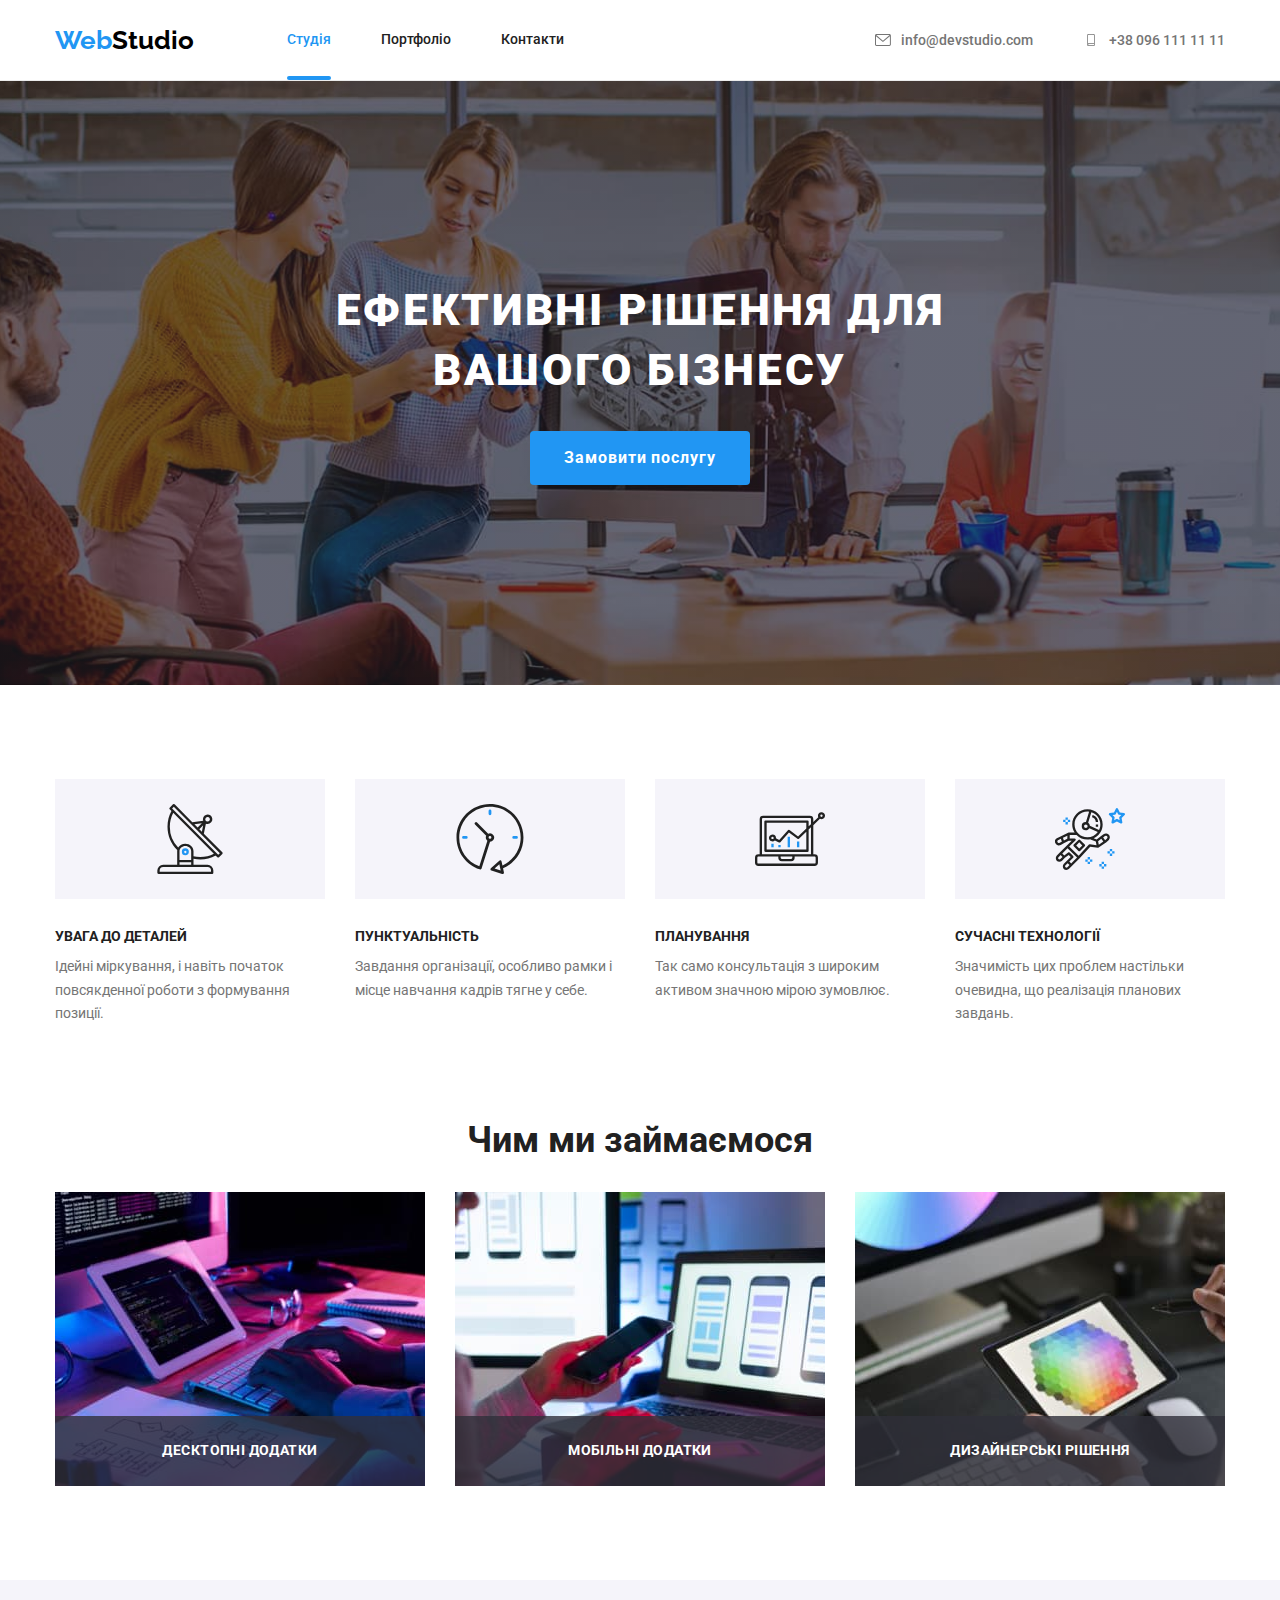
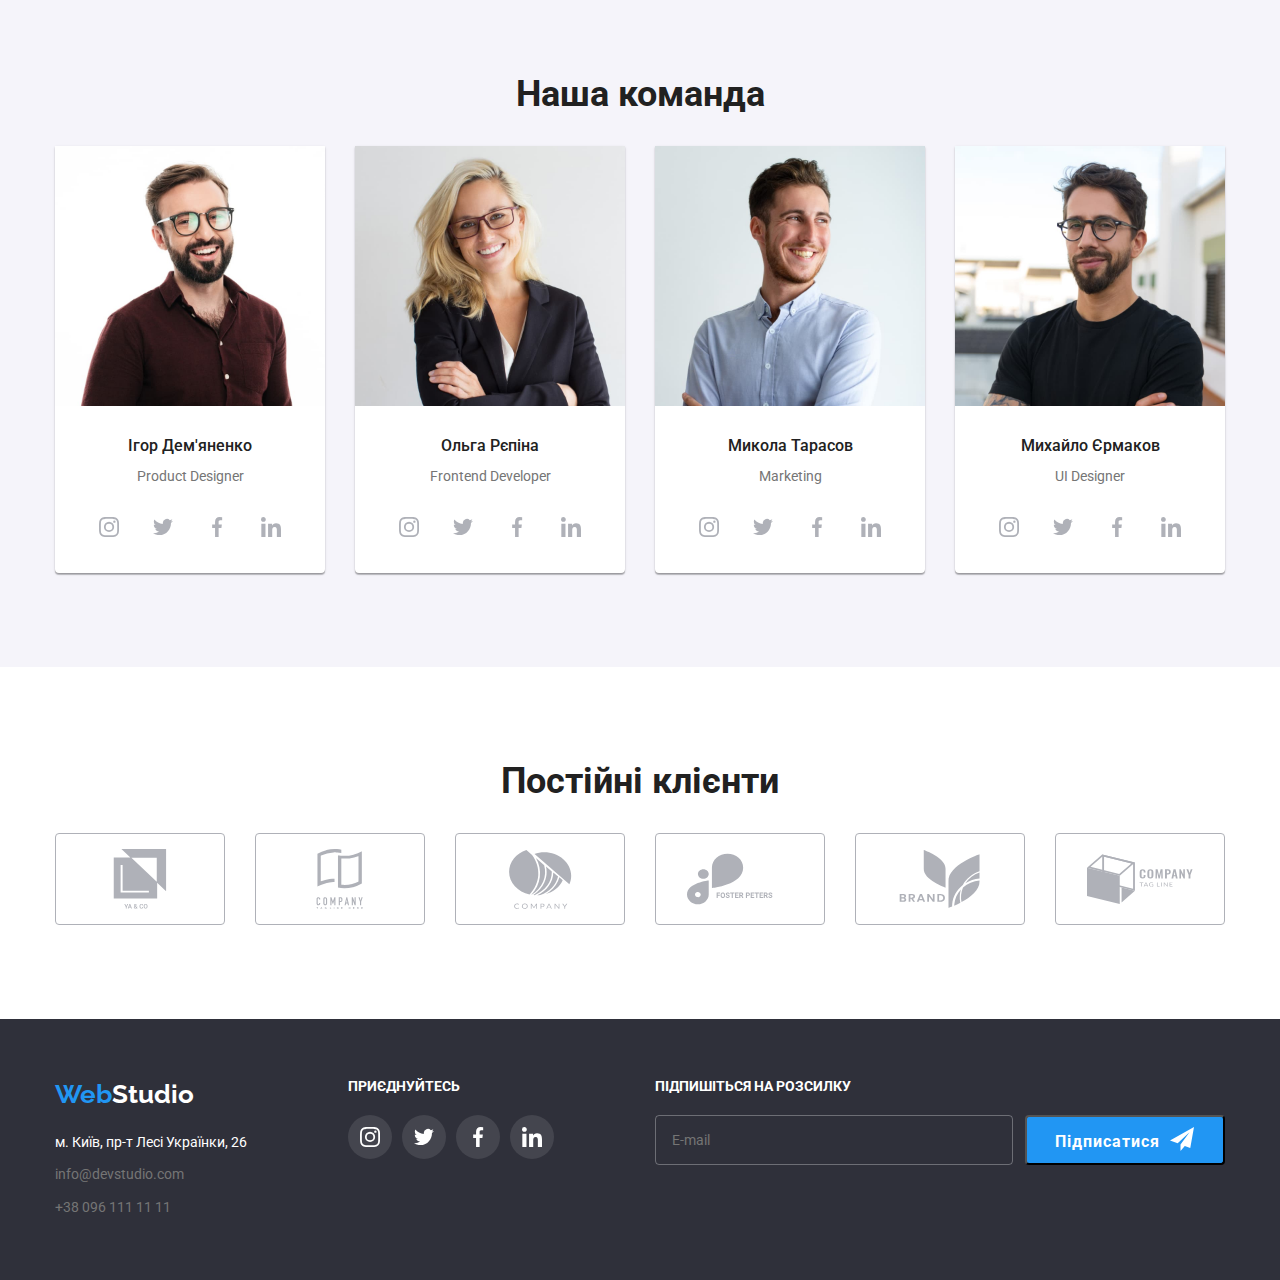
==== commit eedcc1f5: "Виправляє помилки за рекомендаціями ментора" ====
--- a/index.html
+++ b/index.html
@@ -159,6 +159,7 @@
               <h3 class="works__title">Десктопні додатки</h3>
               <img
                 class="works__img"
+                srcset="./images/whatwedo1.jpg 1x, ./images/whatwedo1@2x.jpg 2x"
                 src="./images/whatwedo1.jpg"
                 alt="Руки програміста набирають код"
                 width="370"
@@ -168,6 +169,7 @@
               <h3 class="works__title">Мобільні додатки</h3>
               <img
                 class="works__img"
+                srcset="./images/whatwedo2.jpg 1x, ./images/whatwedo2@2x.jpg 2x"
                 src="./images/whatwedo2.jpg"
                 alt="Смартфон та ноутбук на якому пишуть код для смартфона"
                 width="370"
@@ -177,6 +179,7 @@
               <h3 class="works__title">Дизайнерські рішення</h3>
               <img
                 class="works__img"
+                srcset="./images/whatwedo3.jpg 1x, ./images/whatwedo3@2x.jpg 2x"
                 src="./images/whatwedo3.jpg"
                 alt="Планшет на якому відкрита палітра кольорів"
                 width="370"
@@ -533,7 +536,7 @@
         <nav class="mobile-menu__nav">
           <ul class="list js-menu-container">
             <li>
-              <a class="mobile-menu__link link current" href="./index.html">Студія</a>
+              <a class="mobile-menu__link link" href="./index.html">Студія</a>
             </li>
             <li>
               <a class="mobile-menu__link link" href="./portfolio.html">Портфоліо</a>
@@ -583,7 +586,7 @@
           </svg>
         </button>
 
-      </div>
+    </div>
 
     <div class="backdrop is-hidden" data-modal>
       <div class="modal">
--- a/css/main.min.css
+++ b/css/main.min.css
@@ -1 +1 @@
-:root{--primary-text-color: #757575;--primary-white-color: #ffffff;--secondary-white-color: #f5f5f5;--accessary-white-color: #f5f4fa;--title-color: #212121;--primary-black-color: #000000;--alternativ-black-kolor: #212121;--active-btn-color: #188ce8;--accent-color: #2196f3;--primary-beckground-color: #2f303a;--border-color: #eeeeee;--border-header-color: #ececec;--elements-grey-color: #afb1b8;--footer-grey-color: rgba(255, 255, 255, 0.1);--timing-function: cubic-bezier(0.4, 0, 0.2, 1);--input-border-color: rgba(33, 33, 33, 0.2)}*,*::before,*::after{box-sizing:border-box}body{color:var(--primary-text-color);font-family:"Roboto",sans-serif;font-weight:400;font-size:14px;line-height:1.71}h1,h2,h3,h4,h5,h6,p,ul{margin:0;padding:0}img{display:block;max-width:100%;height:auto}.list{list-style-type:none}.link{text-decoration:none;color:inherit;transition:color 250ms var(--timing-function)}.link:hover,.link:focus{color:var(--accent-color)}.button{cursor:pointer}.section{padding-top:60px;padding-bottom:60px}.section__title{color:var(--title-color);font-weight:700;font-size:28px;line-height:1.17;margin-bottom:30px}.container{min-width:320px;margin-left:auto;margin-right:auto;padding-left:15px;padding-right:15px}@media screen and (min-width: 1200px){.container{max-width:1200px}}.visually-hidden{position:absolute;width:1px;height:1px;overflow:hidden;border:0;padding:0;clip:rect(0 0 0 0);-webkit-clip-path:inset(50%);clip-path:inset(50%);margin:-1px;white-space:nowrap}.current::after{display:block;position:absolute;left:0px;bottom:0px;width:100%;height:4px;background-color:currentColor;border-radius:2px;content:""}.footer{background-color:var(--primary-beckground-color);padding-top:60px;padding-bottom:60px}.footer__container{text-align:center}@media screen and (min-width: 768px){.footer__container{display:flex;flex-wrap:wrap;justify-content:center}}@media screen and (min-width: 1200px){.footer__container{justify-content:space-between;gap:70px;flex-wrap:nowrap}}@media screen and (min-width: 1200px){.footer__container{text-align:start}}.footer__contacts{display:inline-block;align-items:center}@media screen and (min-width: 768px){.footer__contacts{margin-right:165px}}@media screen and (min-width: 1200px){.footer__contacts{margin-right:0}}.footer__logo{margin-bottom:28px}@media screen and (min-width: 768px){.footer__logo .logo{margin-right:0}}@media screen and (min-width: 1200px){.footer__logo{margin-bottom:20px}}.footer__item:not(:last-child){margin-bottom:12px}@media screen and (min-width: 1200px){.footer__item:not(:last-child){margin-bottom:9px}}.footer__map{color:var(--primary-white-color)}.footer .link{font-style:normal}.footer__list{margin-bottom:60px}.footer__social{padding-top:12px;margin-bottom:60px}@media screen and (min-width: 768px){.footer__social{padding-top:0}}.footer__text{font-weight:700;font-size:14px;line-height:1.14;align-items:center;text-transform:uppercase;color:var(--primary-white-color);margin-bottom:20px}.header{border-bottom:1px solid var(--border-header-color);text-align:center}@media screen and (min-width: 768px){.header__container{display:flex;justify-content:space-between;align-items:center}}.nav{display:flex;align-items:center;justify-content:space-between;min-height:60px}.nav__list{display:none}@media screen and (min-width: 768px){.nav__list{display:flex;margin-left:auto}}.nav__list .link.current{color:var(--accent-color)}.nav__item:not(:last-child){margin-right:50px}.nav__link{display:block;position:relative;padding-top:32px;padding-bottom:32px;color:var(--title-color);font-weight:500;font-size:14px;line-height:1.14}.mobile-btn-burger{display:inline-flex;padding:0;margin:0;border:none;background-color:rgba(0,0,0,0)}@media screen and (min-width: 768px){.mobile-btn-burger{display:none}}.mobile-btn-burger:hover,.mobile-btn-burger:focus{fill:var(--accent-color)}.contacts{display:none}@media screen and (min-width: 768px){.contacts{display:flex;flex-direction:column}}@media screen and (min-width: 1200px){.contacts{flex-direction:row}}@media screen and (min-width: 1200px){.contacts__item:not(:last-child){margin-right:50px}}.contacts__link{display:flex;align-items:center;padding-top:32px;padding-bottom:32px;font-weight:500;font-size:14px;line-height:1.14}@media screen and (min-width: 768px){.contacts__link{font-size:12px;line-height:1.16;padding-top:5px;padding-bottom:5px}}.contacts__img{display:flex;justify-content:center;width:16px;height:12px;margin-right:10px}.contacts__icon{fill:currentColor}.logo{color:var(--accent-color);font-family:"Raleway";font-weight:700;font-size:24px;line-height:1.16;text-decoration:none}@media screen and (min-width: 768px){.logo{margin-right:88px}}@media screen and (min-width: 1200px){.logo{margin-right:93px;font-size:26px;line-height:1.19}}.logo__word{color:var(--primary-black-color)}.logo__word--white-color{color:var(--primary-white-color)}.mobile-menu{position:fixed;top:0;left:0;display:none;width:100%;height:100%;background-color:var(--primary-white-color);padding:48px 40px;z-index:1}.mobile-menu__btn-close{position:absolute;top:10px;right:15px}.mobile-menu.is-open{display:flex;flex-direction:column;justify-content:space-between}.mobile-menu__link{display:block;color:var(--primary-black-color);font-weight:500;font-size:40px;line-height:1.17;margin-bottom:32px}.mobile-menu__btn-close{display:inline-flex;padding:0;margin:0;border:none;background-color:rgba(0,0,0,0)}@media screen and (min-width: 768px){.mobile-menu__btn-close{display:none}}.mobile-menu__btn-close:hover,.mobile-menu__btn-close:focus{fill:var(--accent-color)}.mobile-contacts__item{margin-bottom:34px}.mobile-contacts__tel{color:var(--accent-color);font-weight:500;font-size:34px;line-height:1.17}.mobile-contacts__email{font-weight:500;font-size:24px;line-height:1.17}.mobail-menu__social{display:flex;align-items:center;justify-content:space-between;padding-top:32px}.mobail-menu__social-link{color:var(--accent-color);font-weight:500;font-size:18px;line-height:1.22}.mailing-form{margin-left:auto;padding-top:12px}@media screen and (min-width: 768px){.mailing-form{margin:0;padding:0}}.mailing-form__text{font-weight:700;font-size:14px;margin-bottom:20px;line-height:1.14;align-items:center;text-transform:uppercase;color:var(--primary-white-color)}@media screen and (min-width: 1200px){.mailing-form__field{display:flex;position:relative}}.mailing-form__input{width:450px;height:50px;margin-bottom:20px;color:var(--primary-white-color);background:rgba(0,0,0,0);border:1px solid rgba(255,255,255,.3);border-radius:4px;transition:border-color 250ms var(--timing-function)}.mailing-form__input:focus{border-color:var(--primary-white-color)}@media screen and (max-width: 479px){.mailing-form__input{width:calc(100% - 30px)}}@media screen and (min-width: 1200px){.mailing-form__input{width:358px;padding-left:16px;margin-right:12px}}.form-btn{display:flex;text-align:center;width:200px;height:50px;padding:10px 28px;margin:auto;font-family:"Roboto",sans-serif;font-weight:700;font-size:16px;line-height:1.87;letter-spacing:.06em;color:var(--primary-white-color);background-color:var(--accent-color);border-radius:4px}@media screen and (min-width: 1200px){.form-btn{margin:0}}.form-btn__icon{margin-left:10px;fill:currentColor}.social__link{display:flex;justify-content:center;align-items:center;width:44px;height:44px;border-radius:50%;transition:background-color 250ms var(--timing-function)}.social__link:hover,.social__link:focus{background-color:var(--accent-color)}.social__icon{fill:var(--elements-grey-color);transition:fill 250ms var(--timing-function)}.social__link:hover .social__icon,.social__link:focus .social__icon{fill:var(--primary-white-color)}.social__link--bg-color{background-color:var(--footer-grey-color)}.social__icon--white-color{fill:var(--primary-white-color)}.backdrop{position:fixed;top:0;left:0;width:100%;height:100%;z-index:1;background-color:rgba(0,0,0,.2);opacity:1;transition:opacity 250ms var(--timing-function),visibility 250ms var(--timing-function)}.backdrop.is-hidden .modal{transform:translate(-50%, -50%) scale(1.2)}.modal{position:absolute;top:50%;left:50%;padding:40px;transform:translate(-50%, -50%) scale(1);width:450px;background-color:var(--primary-white-color);transition:transform 250ms var(--timing-function)}@media screen and (max-width: 479px){.modal{width:calc(100% - 30px)}}@media screen and (min-width: 1200px){.modal{width:528px;height:581px}}.is-hidden{opacity:0;visibility:hidden;pointer-events:none}.modal__btn{position:absolute;width:30px;height:30px;top:8px;right:8px;background:var(--primary-white-color);border:1px solid rgba(0,0,0,.1);border-radius:50%;cursor:pointer;transition:fill 250ms var(--timing-function)}.modal__icon-close{position:absolute;top:50%;left:50%;transform:translate(-50%, -50%)}.modal__btn:hover .modal__icon-close{fill:var(--accent-color)}.benefits{padding-bottom:0;margin-bottom:60px;background-color:var(--primary-white-color)}@media screen and (min-width: 1200px){.benefits{margin-bottom:0}}@media screen and (min-width: 768px){.benefits__list{display:flex;flex-wrap:wrap;gap:30px}}@media screen and (min-width: 1200px){.benefits__list{flex-wrap:nowrap}}.benefits__item{max-width:450px;margin-bottom:30px;margin-left:auto;margin-right:auto}@media screen and (min-width: 768px){.benefits__item{min-width:354px;flex-basis:calc((100% - 60px)/2)}}@media screen and (min-width: 1200px){.benefits__item{min-width:270px}}.benefits__icon{display:flex;justify-content:center;align-items:center;width:450px;height:120px;margin-bottom:30px;background-color:var(--accessary-white-color)}@media screen and (max-width: 479px){.benefits__icon{width:calc(100% - 30px)}}@media screen and (min-width: 768px){.benefits__icon{width:354px}}@media screen and (min-width: 1200px){.benefits__icon{width:270px;margin-bottom:30px}}.benefits__title{text-align:center;margin-bottom:10px;color:var(--title-color);font-weight:700;font-size:14px;line-height:1.14;text-transform:uppercase}@media screen and (min-width: 768px){.benefits__title{text-align:start}}.customers{text-align:center}@media screen and (min-width: 1200px){.customers{padding-top:94px;padding-bottom:94px}}.customers__list{display:flex;flex-wrap:wrap;justify-content:space-around;gap:30px}.customers__link{display:flex;justify-content:center;align-items:center;width:210px;height:92px;border:1px solid var(--elements-grey-color);border-radius:4px;transition:border-color 250ms var(--timing-function)}@media screen and (min-width: 1200px){.customers__link{width:170px}}.customers__link:hover,.customers__link:focus{border-color:var(--accent-color)}.customers__icon{fill:var(--elements-grey-color);transition:fill 250ms var(--timing-function)}.customers__link:hover .customers__icon,.customers__link:focus .customers__icon{fill:var(--accent-color)}.response__text{font-family:"Roboto",sans-serif;font-style:normal;font-weight:700;font-size:20px;line-height:1.15;text-align:center;letter-spacing:.03em;color:var(--title-color);margin-bottom:10px}.response__label{display:block;font-family:"Roboto",sans-serif;font-style:normal;font-weight:400;font-size:12px;line-height:1.16;letter-spacing:.01em;margin-bottom:4px}.response__field{position:relative;display:block;margin-bottom:10px;color:var(--title-color)}.response__input{width:100%;height:40px;padding:11px 11px 11px 44px;font:inherit;border:1px solid var(--input-border-color);border-radius:4px;cursor:pointer;outline:none}.response__input:hover,.response__input:focus{border-color:var(--accent-color);transition:border-color 250ms var(--timing-function)}.response__icon{position:absolute;top:50%;left:12px;transform:translateY(-50%);fill:currentColor;pointer-events:none;transition:fill 250ms var(--timing-function)}.response__input:hover+.response__icon,.response__input:focus+.response__icon{fill:var(--accent-color)}.response__area{display:block;width:100%;height:120px;resize:none;padding:12px 16px;margin-bottom:20px;font:inherit;border:1px solid var(--input-border-color);border-radius:4px;outline:none}.response__area:hover,.response__area:focus{border-color:var(--accent-color);transition:border-color 250ms var(--timing-function)}.policy{display:flex;align-items:center;justify-content:center;gap:7px;margin-bottom:30px}.policy__text{font-size:12px;line-height:1.16}.policy__input{position:absolute;-webkit-appearance:none;-moz-appearance:none;appearance:none}.policy__input:checked~.policy__checkbox{background-image:url(../images/checkbox-checked.svg)}.policy__checkbox{display:inline-block;width:16px;height:15px;background-image:url(../images/checkbox.svg)}.policy__link{font-size:12px;line-height:1.16;color:var(--accent-color)}.response__btn{display:block;width:200px;height:50px;padding:10px 28px;margin:0 auto;font-family:"Roboto",sans-serif;font-weight:700;font-size:16px;line-height:1.87;letter-spacing:.06em;color:var(--primary-white-color);background-color:var(--accent-color);border-color:var(--accent-color);border-radius:4px;box-shadow:0px 4px 4px rgba(0,0,0,.15);transition:background-color 250ms var(--timing-function),box-shadow 250ms var(--timing-function)}.response__btn:hover{background:var(--active-btn-color);box-shadow:0px 4px 4px rgba(0,0,0,.15);border-radius:4px}.hero{padding-top:118px;padding-bottom:118px;text-align:center;background-color:var(--primary-beckground-color);background-image:linear-gradient(rgba(47, 48, 58, 0.4), rgba(47, 48, 58, 0.4)),url(../images/hero-bg-img-480.jpg);background-repeat:no-repeat;background-size:cover;background-position:center}@media screen and (min-device-pixel-ratio: 2),screen and (-webkit-min-device-pixel-ratio: 2),screen and (min-resolution: 192dpi),screen and (min-resolution: 2dppx){.hero{background-image:linear-gradient(rgba(47, 48, 58, 0.4), rgba(47, 48, 58, 0.4)),url(../images/hero-bg-img-480@2x.jpg)}}@media screen and (min-width: 768px){.hero{background-image:linear-gradient(rgba(47, 48, 58, 0.4), rgba(47, 48, 58, 0.4)),url(../images/hero-bg-img-768.jpg)}}@media screen and (min-device-pixel-ratio: 2),screen and (-webkit-min-device-pixel-ratio: 2),screen and (min-resolution: 192dpi),screen and (min-resolution: 2dppx){.hero{background-image:linear-gradient(rgba(47, 48, 58, 0.4), rgba(47, 48, 58, 0.4)),url(../images/hero-bg-img-768@2x.jpg)}}@media screen and (min-width: 1200px){.hero{padding-top:200px;padding-bottom:200px;background-image:linear-gradient(rgba(47, 48, 58, 0.4), rgba(47, 48, 58, 0.4)),url(../images/hero-bg-img.jpg)}}.hero__title{margin:auto;margin-bottom:30px;max-width:360px;color:var(--primary-white-color);font-weight:900;font-size:26px;line-height:1.61;letter-spacing:.06em;text-transform:uppercase}@media screen and (min-width: 1200px){.hero__title{max-width:696px;font-size:44px;line-height:1.36}}.hero__btn{padding:10px 24px;color:var(--primary-white-color);background-color:var(--accent-color);font-weight:700;font-size:16px;line-height:1.875;letter-spacing:.06em;border-color:rgba(0,0,0,0);border-radius:4px;transition:background-color 250ms var(--timing-function),box-shadow 250ms var(--timing-function)}.hero__btn:hover,.hero__btn:focus{background-color:var(--active-btn-color);box-shadow:0px 4px 4px rgba(0,0,0,.15)}@media screen and (min-width: 1200px){.hero__btn{padding:10px 32px}}.team{text-align:center;background-color:var(--accessary-white-color)}@media screen and (min-width: 768px){.team__list{display:flex;flex-wrap:wrap;gap:30px}}@media screen and (min-width: 1200px){.team__list{justify-content:space-between}}.team__item{max-width:480px;margin-left:auto;margin-right:auto;margin-bottom:30px;background-color:var(--primary-white-color);box-shadow:0px 1px 3px rgba(0,0,0,.12),0px 1px 1px rgba(0,0,0,.14),0px 2px 1px rgba(0,0,0,.2);border-radius:0px 0px 4px 4px}@media screen and (min-width: 768px){.team__item{max-width:354px;flex-basis:calc((100% - 60px)/2)}}@media screen and (min-width: 1200px){.team__item{max-width:270px}}.team__img{margin:auto}.team__description{padding-top:30px;padding-bottom:24px}.team__title{margin-bottom:10px;color:var(--title-color);font-weight:500;font-size:16px;line-height:1.19}.team__text{margin-bottom:16px}.social{display:flex;justify-content:center;gap:10px}.works{display:none;background-color:var(--primary-white-color);text-align:center;padding-bottom:94px}@media screen and (min-width: 1200px){.works{display:block}}.works__list{display:flex;justify-content:space-between}.works__item{position:relative}.works__title{display:flex;justify-content:center;align-items:center;width:100%;height:70px;color:var(--primary-white-color);background-color:rgba(47,48,58,.8);font-weight:700;font-size:14px;line-height:1.14;letter-spacing:.03em;text-transform:uppercase;position:absolute;bottom:0}.works__img{width:370px}.filter{display:flex;justify-content:start;flex-wrap:wrap;-moz-column-gap:8px;column-gap:8px;row-gap:15px;margin-bottom:46px}@media screen and (min-width: 1200px){.filter{justify-content:center;margin-bottom:50px}}.filter__item:not(:last-child){margin-right:8px}.filter__btn{padding:6px 22px;color:var(--title-color);background-color:var(--accessary-white-color);font-family:inherit;font-weight:500;font-size:16px;line-height:1.6;border:1px rgba(0,0,0,0);border-radius:4px;transition:color 250ms var(--timing-function),box-shadow 250ms var(--timing-function),background-color 250ms var(--timing-function)}.filter__btn:hover,.filter__btn:focus{color:var(--primary-white-color);background-color:var(--accent-color);box-shadow:0px 3px 1px rgba(0,0,0,.1),0px 1px 2px rgba(0,0,0,.08),0px 2px 2px rgba(0,0,0,.12)}.projects{display:flex;flex-wrap:wrap}.projects__item{width:calc((100% - 60px)/3)}.projects__item:not(:nth-child(3n)){margin-right:30px}.projects__item:not(:nth-last-child(-n+3)){margin-bottom:30px}.projects__title{margin-bottom:4px;color:var(--title-color);font-weight:700;font-size:18px;line-height:2}.projects__link{display:inline-block;text-decoration:none;color:inherit;transition:box-shadow 250ms var(--timing-function)}.projects__link:hover{box-shadow:0px 1px 1px rgba(0,0,0,.12),0px 4px 4px rgba(0,0,0,.06),1px 4px 6px rgba(0,0,0,.16)}.projects__overlay{position:relative;width:100%;height:100%;overflow:hidden}.projects__img{width:370px}.projects__description{position:absolute;top:0;left:0;width:100%;height:100%;transform:translateY(101%);font-weight:400;font-size:18px;line-height:1.56;letter-spacing:.03em;padding:63px 24px;color:var(--primary-white-color);background-color:rgba(33,150,243,.9);transition:transform 250ms var(--timing-function)}.projects__link:hover .projects__description{transform:translateY(0)}.projects__meta{padding:20px 24px;border-right:1px solid var(--border-color);border-bottom:1px solid var(--border-color);border-left:1px solid var(--border-color)}/*# sourceMappingURL=main.min.css.map */+:root{--primary-text-color: #757575;--primary-white-color: #ffffff;--secondary-white-color: #f5f5f5;--accessary-white-color: #f5f4fa;--title-color: #212121;--primary-black-color: #000000;--alternativ-black-kolor: #212121;--active-btn-color: #188ce8;--accent-color: #2196f3;--primary-beckground-color: #2f303a;--border-color: #eeeeee;--border-header-color: #ececec;--elements-grey-color: #afb1b8;--footer-grey-color: rgba(255, 255, 255, 0.1);--timing-function: cubic-bezier(0.4, 0, 0.2, 1);--input-border-color: rgba(33, 33, 33, 0.2)}*,*::before,*::after{box-sizing:border-box}body{color:var(--primary-text-color);font-family:"Roboto",sans-serif;font-weight:400;font-size:14px;line-height:1.71}h1,h2,h3,h4,h5,h6,p,ul{margin:0;padding:0}img{display:block;max-width:100%;height:auto}.list{list-style-type:none}.link{text-decoration:none;color:inherit;transition:color 250ms var(--timing-function)}.link:hover,.link:focus{color:var(--accent-color)}.button{cursor:pointer}.section{padding-top:60px;padding-bottom:60px}@media screen and (min-width: 1200px){.section{padding-top:94px;padding-bottom:94px}}.section__title{color:var(--title-color);font-weight:700;font-size:28px;line-height:1.17;margin-bottom:30px}@media screen and (min-width: 1200px){.section__title{font-size:36px;line-height:1.16}}.container{min-width:320px;margin-left:auto;margin-right:auto;padding-left:15px;padding-right:15px}@media screen and (min-width: 1200px){.container{max-width:1200px}}.visually-hidden{position:absolute;width:1px;height:1px;overflow:hidden;border:0;padding:0;clip:rect(0 0 0 0);-webkit-clip-path:inset(50%);clip-path:inset(50%);margin:-1px;white-space:nowrap}.current::after{display:block;position:absolute;left:0px;bottom:0px;width:100%;height:4px;background-color:currentColor;border-radius:2px;content:""}.footer{background-color:var(--primary-beckground-color);padding-top:60px;padding-bottom:60px}.footer__container{text-align:center}@media screen and (min-width: 768px){.footer__container{display:flex;flex-wrap:wrap;justify-content:center}}@media screen and (min-width: 1200px){.footer__container{justify-content:space-between;gap:70px;flex-wrap:nowrap}}@media screen and (min-width: 1200px){.footer__container{text-align:start}}.footer__contacts{display:inline-block;align-items:center}@media screen and (min-width: 768px){.footer__contacts{margin-right:165px}}@media screen and (min-width: 1200px){.footer__contacts{margin-right:0}}.footer__logo{margin-bottom:28px}@media screen and (min-width: 768px){.footer__logo .logo{margin-right:0}}@media screen and (min-width: 1200px){.footer__logo{margin-bottom:20px}}.footer__item:not(:last-child){margin-bottom:12px}@media screen and (min-width: 1200px){.footer__item:not(:last-child){margin-bottom:9px}}.footer__map{color:var(--primary-white-color)}.footer .link{font-style:normal}.footer__list{margin-bottom:60px}@media screen and (min-width: 1200px){.footer__list{margin-bottom:0}}.footer__social{padding-top:12px;margin-bottom:60px}@media screen and (min-width: 768px){.footer__social{padding-top:0}}@media screen and (min-width: 1200px){.footer__social{margin-bottom:0}}.footer__text{font-weight:700;font-size:14px;line-height:1.14;align-items:center;text-transform:uppercase;color:var(--primary-white-color);margin-bottom:20px}.header{border-bottom:1px solid var(--border-header-color);text-align:center}@media screen and (min-width: 768px){.header__container{display:flex;justify-content:space-between;align-items:center}}.nav{display:flex;align-items:center;justify-content:space-between;min-height:60px}.nav__list{display:none}@media screen and (min-width: 768px){.nav__list{display:flex;margin-left:auto}}.nav__list .link.current{color:var(--accent-color)}.nav__item:not(:last-child){margin-right:50px}.nav__link{display:block;position:relative;padding-top:32px;padding-bottom:32px;color:var(--title-color);font-weight:500;font-size:14px;line-height:1.14}.mobile-btn-burger{display:inline-flex;padding:0;margin:0;border:none;background-color:rgba(0,0,0,0)}@media screen and (min-width: 768px){.mobile-btn-burger{display:none}}.mobile-btn-burger:hover,.mobile-btn-burger:focus{fill:var(--accent-color)}.contacts{display:none}@media screen and (min-width: 768px){.contacts{display:flex;flex-direction:column}}@media screen and (min-width: 1200px){.contacts{flex-direction:row}}@media screen and (min-width: 1200px){.contacts__item:not(:last-child){margin-right:50px}}.contacts__link{display:flex;align-items:center;padding-top:32px;padding-bottom:32px;font-weight:500;font-size:14px;line-height:1.14}@media screen and (min-width: 768px){.contacts__link{font-size:12px;line-height:1.16;padding-top:5px;padding-bottom:5px}}@media screen and (min-width: 1200px){.contacts__link{font-size:14px;line-height:1.17}}.contacts__img{display:flex;justify-content:center;width:16px;height:12px;margin-right:10px}.contacts__icon{fill:currentColor}.logo{color:var(--accent-color);font-family:"Raleway";font-weight:700;font-size:24px;line-height:1.16;text-decoration:none}@media screen and (min-width: 768px){.logo{margin-right:88px}}@media screen and (min-width: 1200px){.logo{margin-right:93px;font-size:26px;line-height:1.19}}.logo__word{color:var(--primary-black-color)}.logo__word--white-color{color:var(--primary-white-color)}.mobile-menu{position:fixed;top:0;left:0;display:flex;flex-direction:column;justify-content:space-between;width:100%;height:100%;background-color:var(--primary-white-color);padding:48px 40px;z-index:1;transform:translate(100%, -100%) scale(0.5);transition:transform 250ms var(--timing-function),scale 250ms var(--timing-function)}.mobile-menu__btn-close{position:absolute;top:10px;right:15px}.mobile-menu.is-open{transform:translate(0) scale(1)}.mobile-menu__link{display:block;color:var(--primary-black-color);font-weight:500;font-size:40px;line-height:1.17;margin-bottom:32px}.mobile-menu__btn-close{display:inline-flex;padding:0;margin:0;border:none;background-color:rgba(0,0,0,0)}@media screen and (min-width: 768px){.mobile-menu__btn-close{display:none}}.mobile-menu__btn-close:hover,.mobile-menu__btn-close:focus{fill:var(--accent-color)}.mobile-contacts__item{margin-bottom:34px}.mobile-contacts__tel{color:var(--accent-color);font-weight:500;font-size:34px;line-height:1.17}.mobile-contacts__email{font-weight:500;font-size:24px;line-height:1.17}.mobail-menu__social{display:flex;align-items:center;justify-content:space-between;padding-top:32px}.mobail-menu__social-link{color:var(--accent-color);font-weight:500;font-size:18px;line-height:1.22}.mailing-form{margin-left:auto;padding-top:12px}@media screen and (min-width: 768px){.mailing-form{margin:0;padding:0}}.mailing-form__text{font-weight:700;font-size:14px;margin-bottom:20px;line-height:1.14;align-items:center;text-transform:uppercase;color:var(--primary-white-color)}@media screen and (min-width: 1200px){.mailing-form__field{display:flex;position:relative}}.mailing-form__input{width:450px;height:50px;padding-left:16px;margin-bottom:20px;color:var(--primary-white-color);background:rgba(0,0,0,0);border:1px solid rgba(255,255,255,.3);border-radius:4px;transition:border-color 250ms var(--timing-function)}.mailing-form__input:focus{border-color:var(--primary-white-color)}@media screen and (max-width: 479px){.mailing-form__input{width:calc(100% - 30px)}}@media screen and (min-width: 1200px){.mailing-form__input{width:358px;padding-left:16px;margin-right:12px}}.form-btn{display:flex;text-align:center;width:200px;height:50px;padding:10px 28px;margin:auto;font-family:"Roboto",sans-serif;font-weight:700;font-size:16px;line-height:1.87;letter-spacing:.06em;color:var(--primary-white-color);background-color:var(--accent-color);border-radius:4px}@media screen and (min-width: 1200px){.form-btn{margin:0}}.form-btn__icon{margin-left:10px;fill:currentColor}.social__link{display:flex;justify-content:center;align-items:center;width:44px;height:44px;border-radius:50%;transition:background-color 250ms var(--timing-function)}.social__link:hover,.social__link:focus{background-color:var(--accent-color)}.social__icon{fill:var(--elements-grey-color);transition:fill 250ms var(--timing-function)}.social__link:hover .social__icon,.social__link:focus .social__icon{fill:var(--primary-white-color)}.social__link--bg-color{background-color:var(--footer-grey-color)}.social__icon--white-color{fill:var(--primary-white-color)}.backdrop{position:fixed;top:0;left:0;width:100%;height:100%;z-index:1;background-color:rgba(0,0,0,.2);opacity:1;transition:opacity 250ms var(--timing-function),visibility 250ms var(--timing-function)}.backdrop.is-hidden .modal{transform:translate(-50%, -50%) scale(1.2)}.modal{position:absolute;top:50%;left:50%;padding:40px;transform:translate(-50%, -50%) scale(1);width:450px;background-color:var(--primary-white-color);transition:transform 250ms var(--timing-function)}@media screen and (max-width: 479px){.modal{width:calc(100% - 30px)}}@media screen and (min-width: 1200px){.modal{width:528px;height:581px}}.is-hidden{opacity:0;visibility:hidden;pointer-events:none}.modal__btn{position:absolute;width:30px;height:30px;top:8px;right:8px;background:var(--primary-white-color);border:1px solid rgba(0,0,0,.1);border-radius:50%;cursor:pointer;transition:fill 250ms var(--timing-function)}.modal__icon-close{position:absolute;top:50%;left:50%;transform:translate(-50%, -50%)}.modal__btn:hover .modal__icon-close{fill:var(--accent-color)}.benefits{padding-bottom:0;margin-bottom:60px;background-color:var(--primary-white-color)}@media screen and (min-width: 1200px){.benefits{margin-bottom:0}}@media screen and (min-width: 768px){.benefits__list{display:flex;flex-wrap:wrap;gap:30px}}@media screen and (min-width: 1200px){.benefits__list{flex-wrap:nowrap}}.benefits__item{max-width:450px;margin-bottom:30px;margin-left:auto;margin-right:auto}@media screen and (min-width: 768px){.benefits__item{min-width:354px;flex-basis:calc((100% - 60px)/2);margin-bottom:0}}@media screen and (min-width: 1200px){.benefits__item{min-width:270px}}.benefits__icon{display:flex;justify-content:center;align-items:center;width:450px;height:120px;margin-bottom:30px;background-color:var(--accessary-white-color)}@media screen and (max-width: 479px){.benefits__icon{width:calc(100% - 30px)}}@media screen and (min-width: 768px){.benefits__icon{width:354px}}@media screen and (min-width: 1200px){.benefits__icon{width:270px;margin-bottom:30px}}.benefits__title{text-align:center;margin-bottom:10px;color:var(--title-color);font-weight:700;font-size:14px;line-height:1.14;text-transform:uppercase}@media screen and (min-width: 768px){.benefits__title{text-align:start}}.customers{text-align:center}@media screen and (min-width: 1200px){.customers{padding-top:94px;padding-bottom:94px}}.customers__list{display:flex;flex-wrap:wrap;justify-content:space-around;gap:30px}.customers__link{display:flex;justify-content:center;align-items:center;width:210px;height:92px;border:1px solid var(--elements-grey-color);border-radius:4px;transition:border-color 250ms var(--timing-function)}@media screen and (min-width: 1200px){.customers__link{width:170px}}.customers__link:hover,.customers__link:focus{border-color:var(--accent-color)}.customers__icon{fill:var(--elements-grey-color);transition:fill 250ms var(--timing-function)}.customers__link:hover .customers__icon,.customers__link:focus .customers__icon{fill:var(--accent-color)}.response__text{font-family:"Roboto",sans-serif;font-style:normal;font-weight:700;font-size:20px;line-height:1.15;text-align:center;letter-spacing:.03em;color:var(--title-color);margin-bottom:10px}.response__label{display:block;font-family:"Roboto",sans-serif;font-style:normal;font-weight:400;font-size:12px;line-height:1.16;letter-spacing:.01em;margin-bottom:4px}.response__field{position:relative;display:block;margin-bottom:10px;color:var(--title-color)}.response__input{width:100%;height:40px;padding:11px 11px 11px 44px;font:inherit;border:1px solid var(--input-border-color);border-radius:4px;cursor:pointer;outline:none}.response__input:hover,.response__input:focus{border-color:var(--accent-color);transition:border-color 250ms var(--timing-function)}.response__icon{position:absolute;top:50%;left:12px;transform:translateY(-50%);fill:currentColor;pointer-events:none;transition:fill 250ms var(--timing-function)}.response__input:hover+.response__icon,.response__input:focus+.response__icon{fill:var(--accent-color)}.response__area{display:block;width:100%;height:120px;resize:none;padding:12px 16px;margin-bottom:20px;font:inherit;border:1px solid var(--input-border-color);border-radius:4px;outline:none}.response__area:hover,.response__area:focus{border-color:var(--accent-color);transition:border-color 250ms var(--timing-function)}.policy{display:flex;align-items:center;justify-content:center;gap:7px;margin-bottom:30px}.policy__text{font-size:12px;line-height:1.16}@media screen and (min-width: 1200px){.policy__text{font-size:14px;line-height:1.71}}.policy__input{position:absolute;-webkit-appearance:none;-moz-appearance:none;appearance:none}.policy__input:checked~.policy__checkbox{background-image:url(../images/checkbox-checked.svg)}.policy__checkbox{display:inline-block;width:16px;height:15px;background-image:url(../images/checkbox.svg)}.policy__link{font-size:12px;line-height:1.16;color:var(--accent-color)}.response__btn{display:block;width:200px;height:50px;padding:10px 28px;margin:0 auto;font-family:"Roboto",sans-serif;font-weight:700;font-size:16px;line-height:1.87;letter-spacing:.06em;color:var(--primary-white-color);background-color:var(--accent-color);border-color:var(--accent-color);border-radius:4px;box-shadow:0px 4px 4px rgba(0,0,0,.15);transition:background-color 250ms var(--timing-function),box-shadow 250ms var(--timing-function)}.response__btn:hover{background:var(--active-btn-color);box-shadow:0px 4px 4px rgba(0,0,0,.15);border-radius:4px}.hero{padding-top:118px;padding-bottom:118px;text-align:center;background-color:var(--primary-beckground-color);background-image:linear-gradient(rgba(47, 48, 58, 0.4), rgba(47, 48, 58, 0.4)),url(../images/hero-bg-img-480.jpg);background-repeat:no-repeat;background-size:cover;background-position:center}@media screen and (min-device-pixel-ratio: 2),screen and (-webkit-min-device-pixel-ratio: 2),screen and (min-resolution: 192dpi),screen and (min-resolution: 2dppx){.hero{background-image:linear-gradient(rgba(47, 48, 58, 0.4), rgba(47, 48, 58, 0.4)),url(../images/hero-bg-img-480@2x.jpg)}}@media screen and (min-width: 768px){.hero{background-image:linear-gradient(rgba(47, 48, 58, 0.4), rgba(47, 48, 58, 0.4)),url(../images/hero-bg-img-768.jpg)}}@media screen and (min-device-pixel-ratio: 2),screen and (-webkit-min-device-pixel-ratio: 2),screen and (min-resolution: 192dpi),screen and (min-resolution: 2dppx){.hero{background-image:linear-gradient(rgba(47, 48, 58, 0.4), rgba(47, 48, 58, 0.4)),url(../images/hero-bg-img-768@2x.jpg)}}@media screen and (min-width: 1200px){.hero{padding-top:200px;padding-bottom:200px;background-image:linear-gradient(rgba(47, 48, 58, 0.4), rgba(47, 48, 58, 0.4)),url(../images/hero-bg-img.jpg)}}@media screen and (min-device-pixel-ratio: 2),screen and (-webkit-min-device-pixel-ratio: 2),screen and (min-resolution: 192dpi),screen and (min-resolution: 2dppx){.hero{background-image:linear-gradient(rgba(47, 48, 58, 0.4), rgba(47, 48, 58, 0.4)),url(../images/hero-bg-img@2x.jpg)}}.hero__title{margin:auto;margin-bottom:30px;max-width:360px;color:var(--primary-white-color);font-weight:900;font-size:26px;line-height:1.61;letter-spacing:.06em;text-transform:uppercase}@media screen and (min-width: 1200px){.hero__title{max-width:696px;font-size:44px;line-height:1.36}}.hero__btn{padding:10px 24px;color:var(--primary-white-color);background-color:var(--accent-color);font-weight:700;font-size:16px;line-height:1.875;letter-spacing:.06em;border-color:rgba(0,0,0,0);border-radius:4px;transition:background-color 250ms var(--timing-function),box-shadow 250ms var(--timing-function)}.hero__btn:hover,.hero__btn:focus{background-color:var(--active-btn-color);box-shadow:0px 4px 4px rgba(0,0,0,.15)}@media screen and (min-width: 1200px){.hero__btn{padding:10px 32px}}.team{text-align:center;background-color:var(--accessary-white-color)}@media screen and (min-width: 768px){.team__list{display:flex;justify-content:center;flex-wrap:wrap;gap:30px}}@media screen and (min-width: 1200px){.team__list{justify-content:space-between}}.team__item{max-width:480px;margin-left:auto;margin-right:auto;margin-bottom:30px;background-color:var(--primary-white-color);box-shadow:0px 1px 3px rgba(0,0,0,.12),0px 1px 1px rgba(0,0,0,.14),0px 2px 1px rgba(0,0,0,.2);border-radius:0px 0px 4px 4px}@media screen and (min-width: 768px){.team__item{max-width:354px;flex-basis:calc((100% - 60px)/2);margin:0}}@media screen and (min-width: 1200px){.team__item{max-width:270px}}.team__img{margin:auto}.team__description{padding-top:30px;padding-bottom:24px}.team__title{margin-bottom:10px;color:var(--title-color);font-weight:500;font-size:16px;line-height:1.19}.team__text{margin-bottom:16px}.social{display:flex;justify-content:center;gap:10px}.works{display:none;background-color:var(--primary-white-color);text-align:center;padding-bottom:94px}@media screen and (min-width: 1200px){.works{display:block}}.works__list{display:flex;justify-content:space-between}.works__item{position:relative}.works__title{display:flex;justify-content:center;align-items:center;width:100%;height:70px;color:var(--primary-white-color);background-color:rgba(47,48,58,.8);font-weight:700;font-size:14px;line-height:1.14;letter-spacing:.03em;text-transform:uppercase;position:absolute;bottom:0}.works__img{width:370px}.filter{display:flex;justify-content:start;flex-wrap:wrap;-moz-column-gap:8px;column-gap:8px;row-gap:15px;margin-bottom:46px}@media screen and (min-width: 1200px){.filter{justify-content:center;margin-bottom:50px}}.filter__item:not(:last-child){margin-right:8px}.filter__btn{padding:6px 22px;color:var(--title-color);background-color:var(--accessary-white-color);font-family:inherit;font-weight:500;font-size:16px;line-height:1.6;border:1px rgba(0,0,0,0);border-radius:4px;transition:color 250ms var(--timing-function),box-shadow 250ms var(--timing-function),background-color 250ms var(--timing-function)}.filter__btn:hover,.filter__btn:focus{color:var(--primary-white-color);background-color:var(--accent-color);box-shadow:0px 3px 1px rgba(0,0,0,.1),0px 1px 2px rgba(0,0,0,.08),0px 2px 2px rgba(0,0,0,.12)}.projects{display:flex;flex-wrap:wrap}.projects__item{width:calc((100% - 60px)/3)}.projects__item:not(:nth-child(3n)){margin-right:30px}.projects__item:not(:nth-last-child(-n+3)){margin-bottom:30px}.projects__title{margin-bottom:4px;color:var(--title-color);font-weight:700;font-size:18px;line-height:2}.projects__link{display:inline-block;text-decoration:none;color:inherit;transition:box-shadow 250ms var(--timing-function)}.projects__link:hover{box-shadow:0px 1px 1px rgba(0,0,0,.12),0px 4px 4px rgba(0,0,0,.06),1px 4px 6px rgba(0,0,0,.16)}.projects__overlay{position:relative;width:100%;height:100%;overflow:hidden}.projects__img{width:370px}.projects__description{position:absolute;top:0;left:0;width:100%;height:100%;transform:translateY(101%);font-weight:400;font-size:18px;line-height:1.56;letter-spacing:.03em;padding:63px 24px;color:var(--primary-white-color);background-color:rgba(33,150,243,.9);transition:transform 250ms var(--timing-function)}.projects__link:hover .projects__description{transform:translateY(0)}.projects__meta{padding:20px 24px;border-right:1px solid var(--border-color);border-bottom:1px solid var(--border-color);border-left:1px solid var(--border-color)}/*# sourceMappingURL=main.min.css.map */